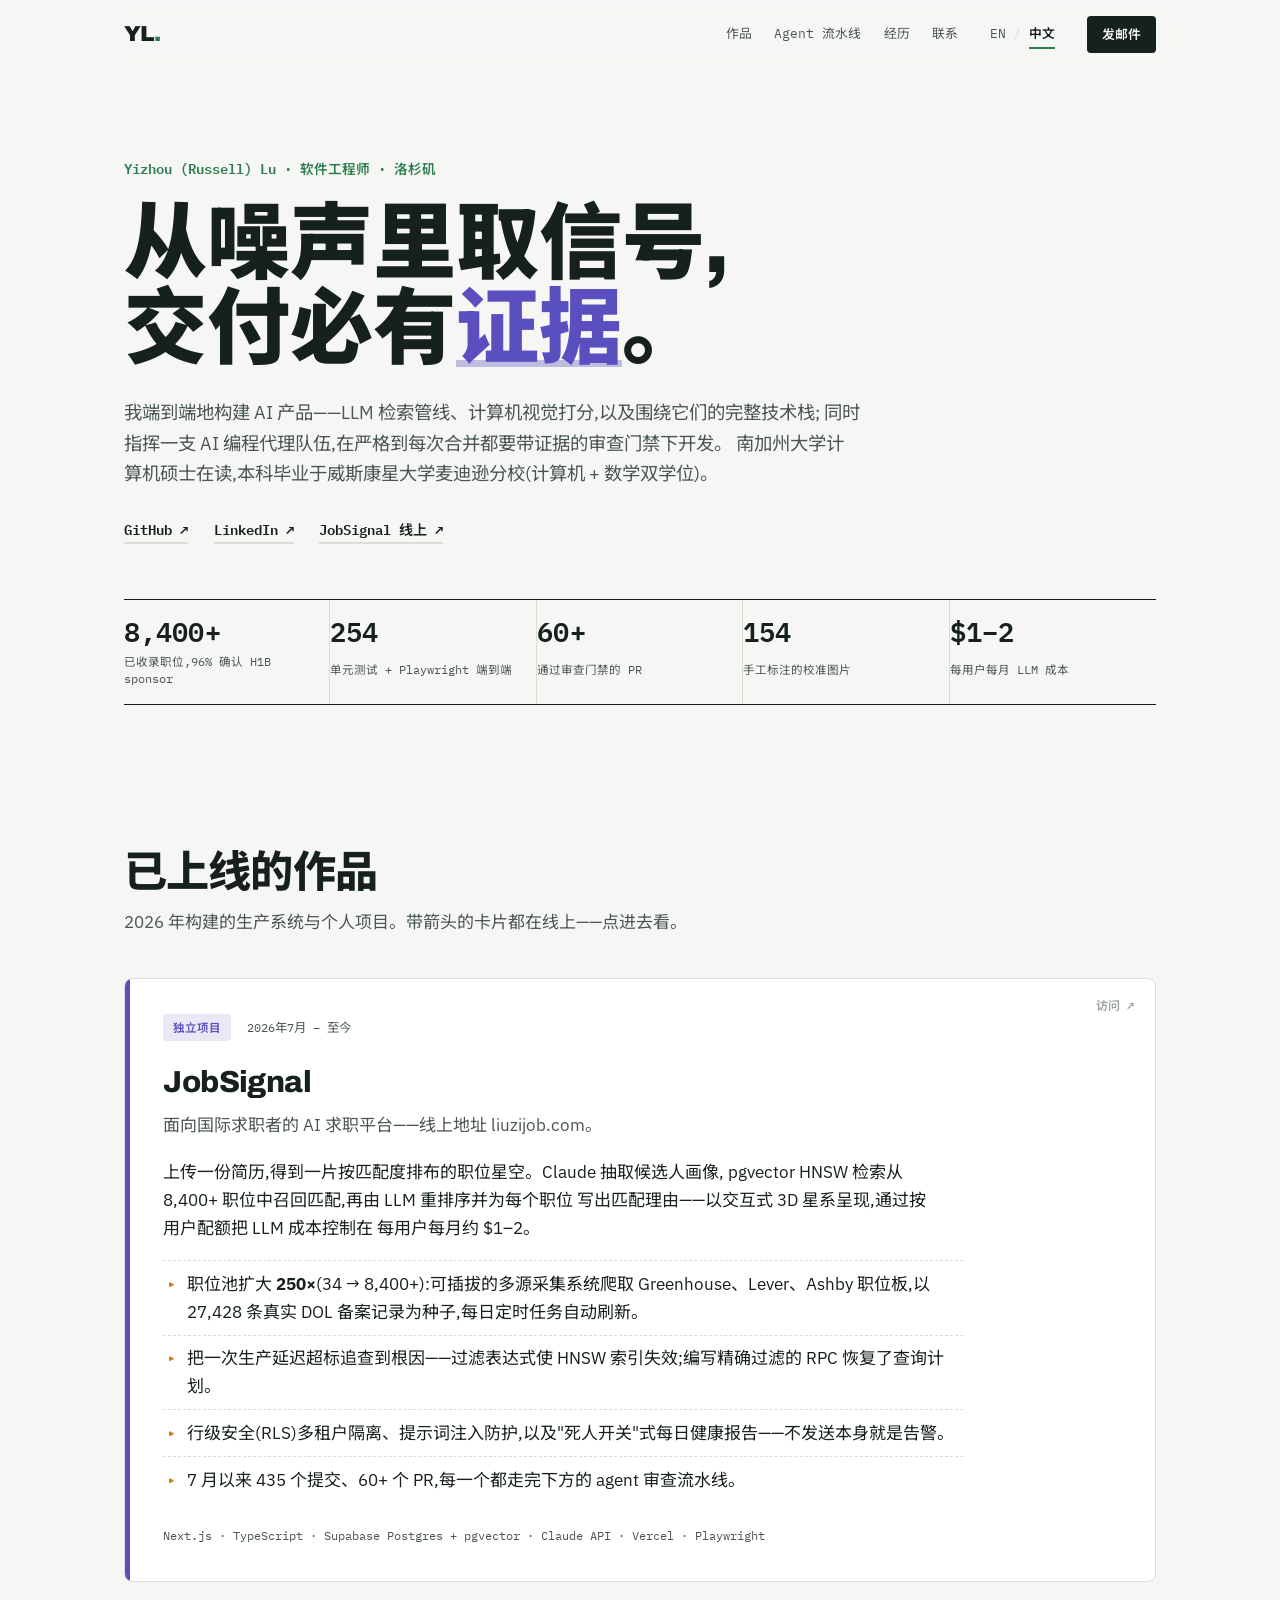
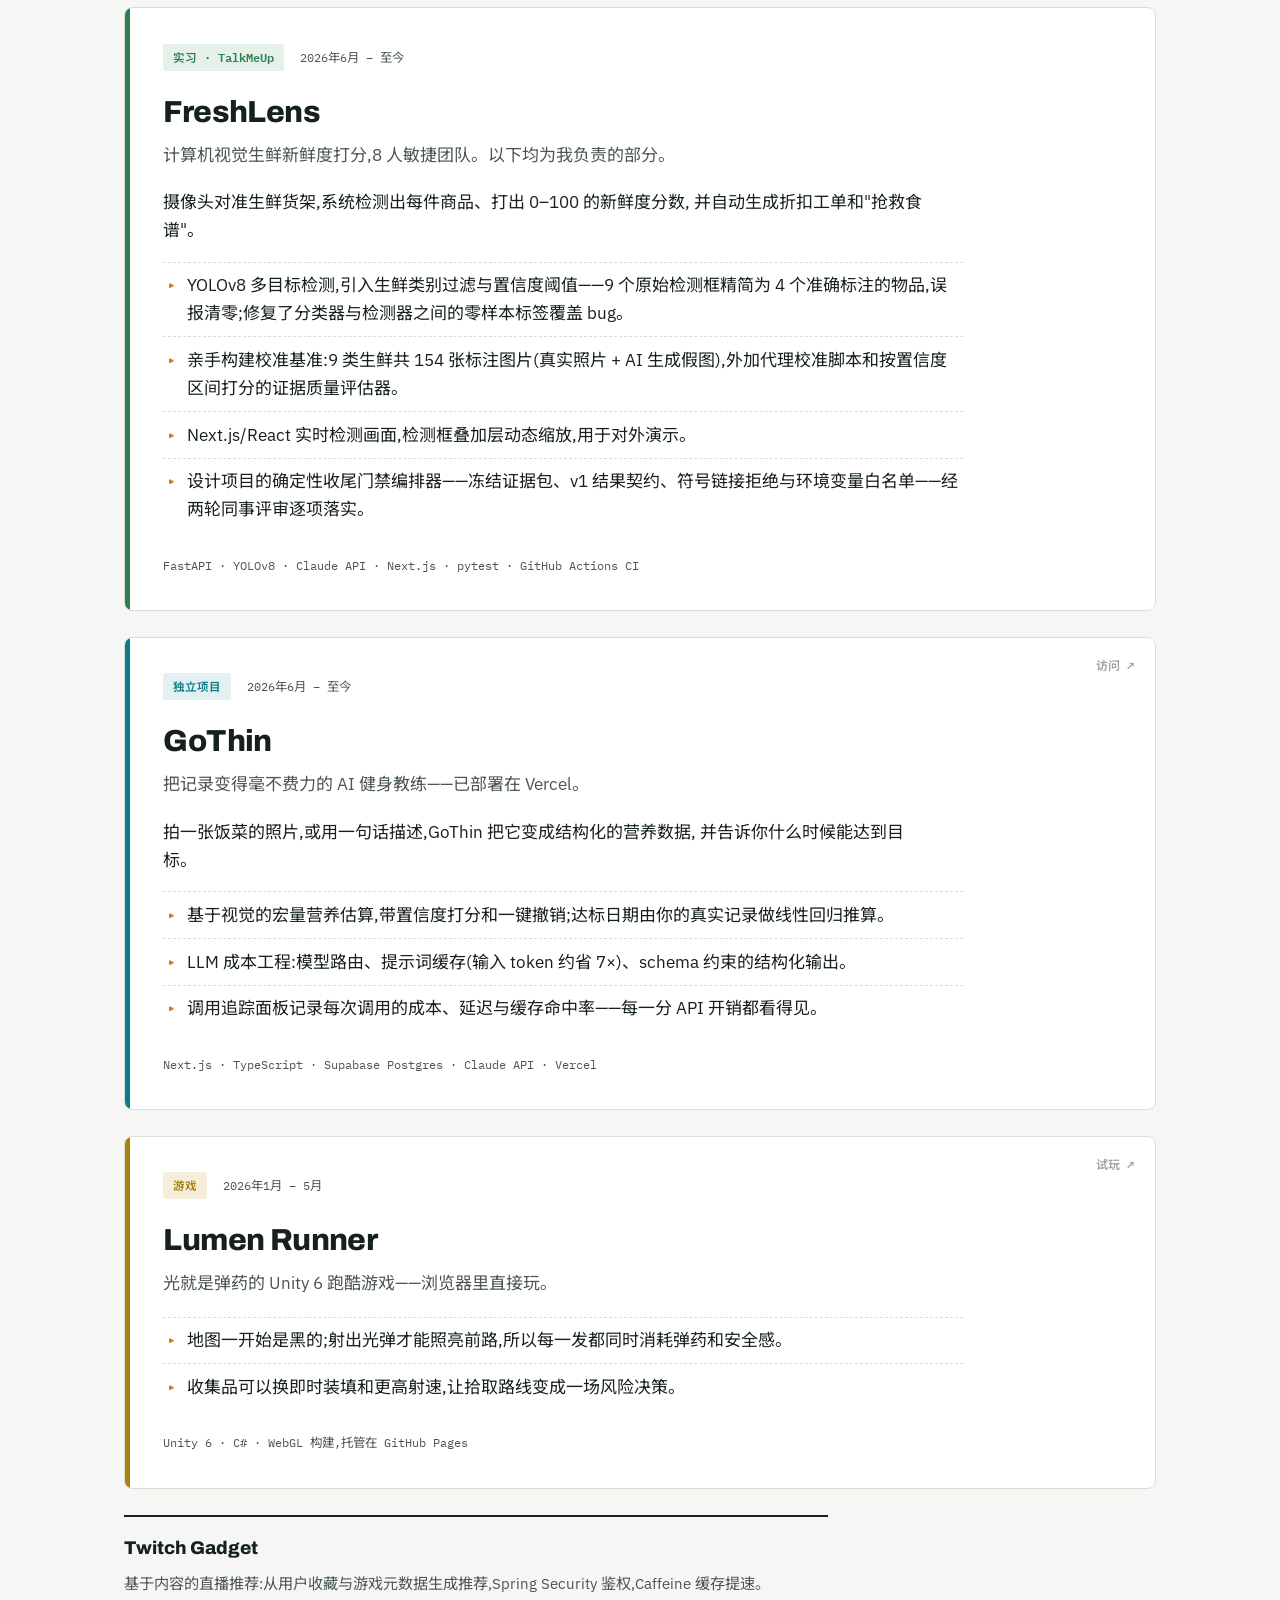
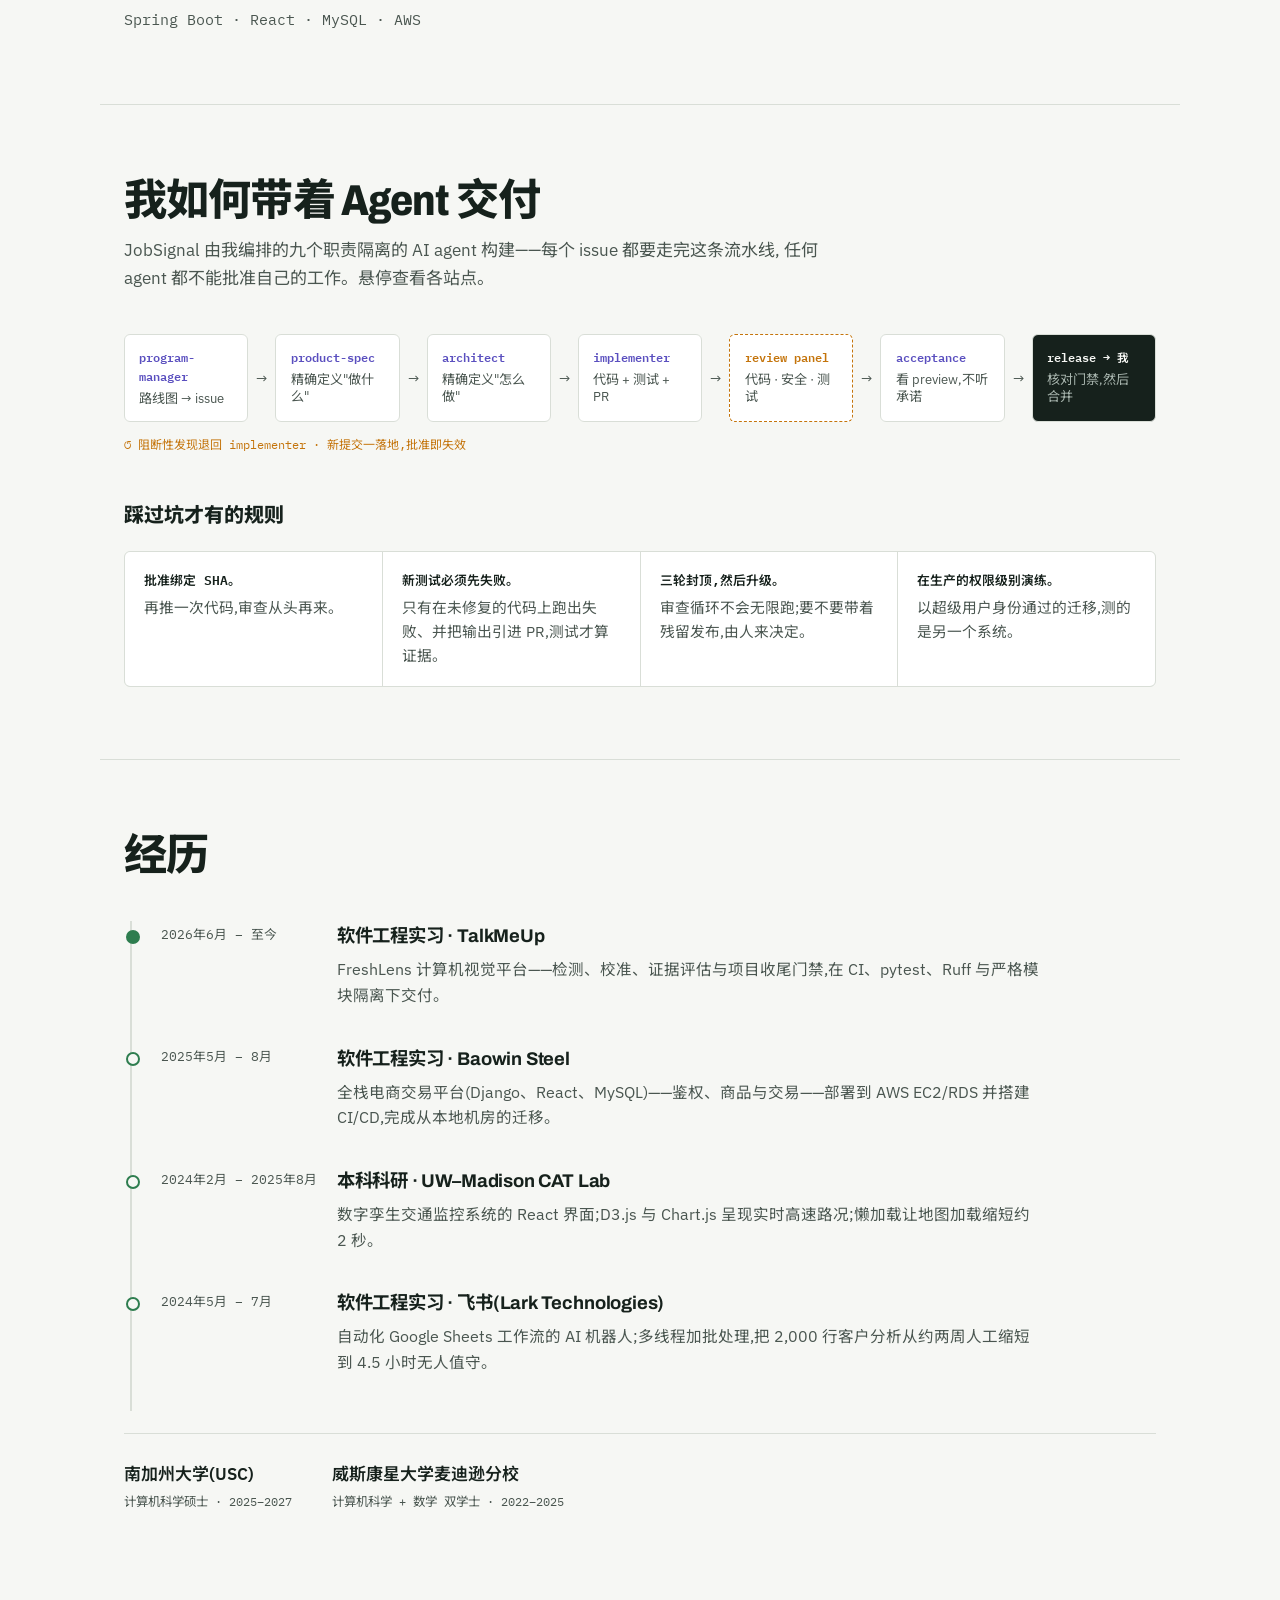
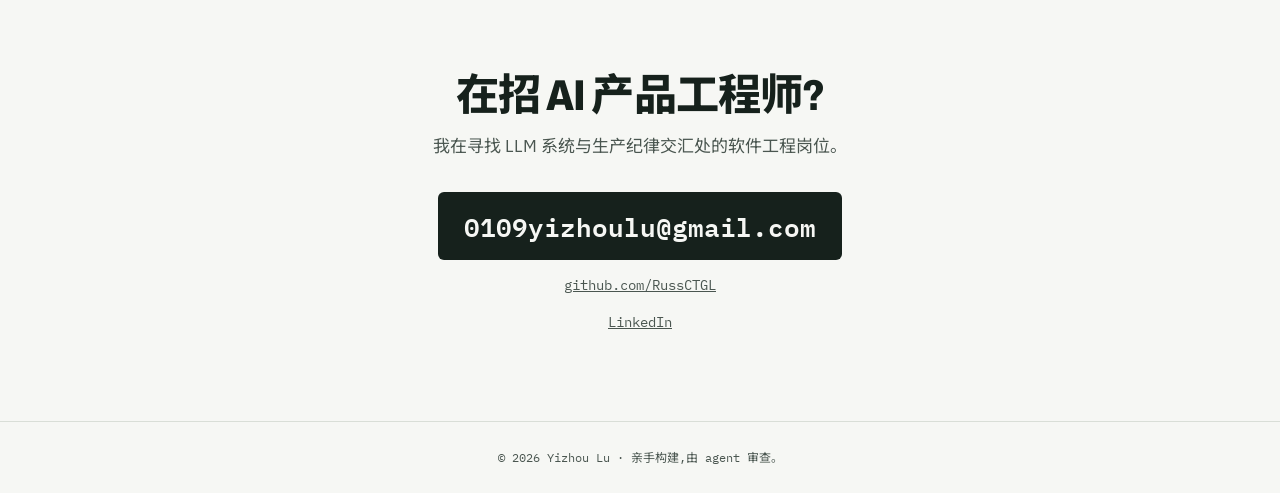
==== zh.html @ 7937ce5d "Add Chinese version (zh.html) with EN/中文 switcher" ====
<!DOCTYPE html>
<html lang="zh-CN">
<head>
  <meta charset="UTF-8">
  <meta name="viewport" content="width=device-width, initial-scale=1.0">
  <title>Yizhou (Russell) Lu — 软件工程师</title>
  <meta name="description" content="Yizhou (Russell) Lu 构建经得起生产考验的 AI 系统——LLM 管线、计算机视觉与全栈产品,交付必有证据。">
  <link rel="alternate" hreflang="en" href="index.html">
  <link rel="alternate" hreflang="zh-CN" href="zh.html">
  <link rel="preconnect" href="https://fonts.googleapis.com">
  <link rel="preconnect" href="https://fonts.gstatic.com" crossorigin>
  <link href="https://fonts.googleapis.com/css2?family=Archivo:wdth,wght@75..100,400..900&family=IBM+Plex+Mono:wght@400;500;600&family=IBM+Plex+Sans:wght@400;500;600&family=Noto+Sans+SC:wght@400;500;700;900&display=swap" rel="stylesheet">
  <link rel="stylesheet" href="styles.css">
  <link rel="icon" href="data:image/svg+xml,<svg xmlns='http://www.w3.org/2000/svg' viewBox='0 0 100 100'><text y='.9em' font-size='90'>▲</text></svg>">
</head>
<body class="zh">

  <header class="site-header">
    <a class="wordmark" href="#top">YL<span class="wordmark-dot">.</span></a>
    <nav class="site-nav" aria-label="主导航">
      <a href="#work">作品</a>
      <a href="#pipeline">Agent&nbsp;流水线</a>
      <a href="#experience">经历</a>
      <a href="#contact">联系</a>
    </nav>
    <nav class="lang-switch" aria-label="语言">
      <a href="index.html" lang="en">EN</a>
      <span class="lang-sep" aria-hidden="true">/</span>
      <a href="zh.html" class="active" aria-current="page">中文</a>
    </nav>
    <a class="header-cta" href="mailto:0109yizhoulu@gmail.com">发邮件</a>
  </header>

  <main id="top">

    <!-- ============ HERO ============ -->
    <section class="hero">
      <p class="hero-eyebrow reveal">Yizhou (Russell) Lu · 软件工程师 · 洛杉矶</p>
      <h1 class="hero-title">
        <span class="reveal d1">从噪声里取信号,</span>
        <span class="reveal d2">交付必有<em>证据</em>。</span>
      </h1>
      <p class="hero-sub reveal d3">
        我端到端地构建 AI 产品——LLM 检索管线、计算机视觉打分,以及围绕它们的完整技术栈;
        同时指挥一支 AI 编程代理队伍,在严格到每次合并都要带证据的审查门禁下开发。
        南加州大学计算机硕士在读,本科毕业于威斯康星大学麦迪逊分校(计算机 + 数学双学位)。
      </p>
      <div class="hero-links reveal d4">
        <a href="https://github.com/RussCTGL" target="_blank" rel="noopener">GitHub ↗</a>
        <a href="http://linkedin.com/in/yizhou-lu-7034b0286" target="_blank" rel="noopener">LinkedIn ↗</a>
        <a href="https://www.liuzijob.com/" target="_blank" rel="noopener">JobSignal 线上 ↗</a>
      </div>

      <div class="ticker reveal d5" aria-label="近期工作的关键数字">
        <div class="ticker-item"><span class="ticker-num" data-count="8400">0</span><span class="ticker-plus">+</span><span class="ticker-label">已收录职位,96% 确认 H1B sponsor</span></div>
        <div class="ticker-item"><span class="ticker-num" data-count="254">0</span><span class="ticker-label">单元测试 + Playwright 端到端</span></div>
        <div class="ticker-item"><span class="ticker-num" data-count="60">0</span><span class="ticker-plus">+</span><span class="ticker-label">通过审查门禁的 PR</span></div>
        <div class="ticker-item"><span class="ticker-num" data-count="154">0</span><span class="ticker-label">手工标注的校准图片</span></div>
        <div class="ticker-item"><span class="ticker-mono">$1–2</span><span class="ticker-label">每用户每月 LLM 成本</span></div>
      </div>
    </section>

    <!-- ============ WORK ============ -->
    <section class="section" id="work">
      <div class="section-head">
        <h2>已上线的作品</h2>
        <p class="section-sub">2026 年构建的生产系统与个人项目。带箭头的卡片都在线上——点进去看。</p>
      </div>

      <!-- JobSignal -->
      <article class="project project--signal project--link">
        <span class="project-visit" aria-hidden="true">访问 ↗</span>
        <div class="project-meta">
          <span class="chip chip--indigo">独立项目</span>
          <span class="project-dates">2026年7月 – 至今</span>
        </div>
        <h3 class="project-title"><a class="stretch" href="https://www.liuzijob.com/" target="_blank" rel="noopener">JobSignal</a></h3>
        <p class="project-tag">面向国际求职者的 AI 求职平台——线上地址 liuzijob.com。</p>
        <div class="project-body">
          <p>
            上传一份简历,得到一片按匹配度排布的职位星空。Claude 抽取候选人画像,
            pgvector HNSW 检索从 8,400+ 职位中召回匹配,再由 LLM 重排序并为每个职位
            写出匹配理由——以交互式 3D 星系呈现,通过按用户配额把 LLM 成本控制在
            每用户每月约 $1–2。
          </p>
          <ul class="project-points">
            <li>职位池扩大 <strong>250×</strong>(34 → 8,400+):可插拔的多源采集系统爬取 Greenhouse、Lever、Ashby 职位板,以 27,428 条真实 DOL 备案记录为种子,每日定时任务自动刷新。</li>
            <li>把一次生产延迟超标追查到根因——过滤表达式使 HNSW 索引失效;编写精确过滤的 RPC 恢复了查询计划。</li>
            <li>行级安全(RLS)多租户隔离、提示词注入防护,以及"死人开关"式每日健康报告——不发送本身就是告警。</li>
            <li>7 月以来 435 个提交、60+ 个 PR,每一个都走完下方的 agent 审查流水线。</li>
          </ul>
        </div>
        <p class="project-stack">Next.js · TypeScript · Supabase Postgres + pgvector · Claude API · Vercel · Playwright</p>
      </article>

      <!-- FreshLens -->
      <article class="project project--fresh">
        <div class="project-meta">
          <span class="chip chip--green">实习 · TalkMeUp</span>
          <span class="project-dates">2026年6月 – 至今</span>
        </div>
        <h3 class="project-title">FreshLens</h3>
        <p class="project-tag">计算机视觉生鲜新鲜度打分,8 人敏捷团队。以下均为我负责的部分。</p>
        <div class="project-body">
          <p>
            摄像头对准生鲜货架,系统检测出每件商品、打出 0–100 的新鲜度分数,
            并自动生成折扣工单和"抢救食谱"。
          </p>
          <ul class="project-points">
            <li>YOLOv8 多目标检测,引入生鲜类别过滤与置信度阈值——9 个原始检测框精简为 4 个准确标注的物品,误报清零;修复了分类器与检测器之间的零样本标签覆盖 bug。</li>
            <li>亲手构建校准基准:9 类生鲜共 154 张标注图片(真实照片 + AI 生成假图),外加代理校准脚本和按置信度区间打分的证据质量评估器。</li>
            <li>Next.js/React 实时检测画面,检测框叠加层动态缩放,用于对外演示。</li>
            <li>设计项目的确定性收尾门禁编排器——冻结证据包、v1 结果契约、符号链接拒绝与环境变量白名单——经两轮同事评审逐项落实。</li>
          </ul>
        </div>
        <p class="project-stack">FastAPI · YOLOv8 · Claude API · Next.js · pytest · GitHub Actions CI</p>
      </article>

      <!-- GoThin -->
      <article class="project project--gothin project--link">
        <span class="project-visit" aria-hidden="true">访问 ↗</span>
        <div class="project-meta">
          <span class="chip chip--teal">独立项目</span>
          <span class="project-dates">2026年6月 – 至今</span>
        </div>
        <h3 class="project-title"><a class="stretch" href="https://go-thin.vercel.app/" target="_blank" rel="noopener">GoThin</a></h3>
        <p class="project-tag">把记录变得毫不费力的 AI 健身教练——已部署在 Vercel。</p>
        <div class="project-body">
          <p>
            拍一张饭菜的照片,或用一句话描述,GoThin 把它变成结构化的营养数据,
            并告诉你什么时候能达到目标。
          </p>
          <ul class="project-points">
            <li>基于视觉的宏量营养估算,带置信度打分和一键撤销;达标日期由你的真实记录做线性回归推算。</li>
            <li>LLM 成本工程:模型路由、提示词缓存(输入 token 约省 7×)、schema 约束的结构化输出。</li>
            <li>调用追踪面板记录每次调用的成本、延迟与缓存命中率——每一分 API 开销都看得见。</li>
          </ul>
        </div>
        <p class="project-stack">Next.js · TypeScript · Supabase Postgres · Claude API · Vercel</p>
      </article>

      <!-- Lumen Runner -->
      <article class="project project--lumen project--link">
        <span class="project-visit" aria-hidden="true">试玩 ↗</span>
        <div class="project-meta">
          <span class="chip chip--gold">游戏</span>
          <span class="project-dates">2026年1月 – 5月</span>
        </div>
        <h3 class="project-title"><a class="stretch" href="https://russctgl.github.io/gold-final-build/" target="_blank" rel="noopener">Lumen Runner</a></h3>
        <p class="project-tag">光就是弹药的 Unity 6 跑酷游戏——浏览器里直接玩。</p>
        <div class="project-body">
          <ul class="project-points">
            <li>地图一开始是黑的;射出光弹才能照亮前路,所以每一发都同时消耗弹药和安全感。</li>
            <li>收集品可以换即时装填和更高射速,让拾取路线变成一场风险决策。</li>
          </ul>
        </div>
        <p class="project-stack">Unity 6 · C# · WebGL 构建,托管在 GitHub Pages</p>
      </article>

      <!-- Compact row -->
      <div class="project-row">
        <article class="mini-project">
          <h4>Twitch Gadget</h4>
          <p>基于内容的直播推荐:从用户收藏与游戏元数据生成推荐,Spring Security 鉴权,Caffeine 缓存提速。</p>
          <p class="mini-stack">Spring Boot · React · MySQL · AWS</p>
        </article>
      </div>
    </section>

    <!-- ============ PIPELINE ============ -->
    <section class="section section--pipeline" id="pipeline">
      <div class="section-head">
        <h2>我如何带着 Agent 交付</h2>
        <p class="section-sub">
          JobSignal 由我编排的九个职责隔离的 AI agent 构建——每个 issue 都要走完这条流水线,
          任何 agent 都不能批准自己的工作。悬停查看各站点。
        </p>
      </div>

      <div class="pipeline" role="list">
        <div class="pipe-node" role="listitem" tabindex="0">
          <span class="pipe-role">program-manager</span>
          <span class="pipe-job">路线图 → issue</span>
          <div class="pipe-card">把路线图拆成 milestone、epic 和可直接实现的 issue。从不写代码。</div>
        </div>
        <div class="pipe-arrow" aria-hidden="true">→</div>
        <div class="pipe-node" role="listitem" tabindex="0">
          <span class="pipe-role">product-spec</span>
          <span class="pipe-job">精确定义"做什么"</span>
          <div class="pipe-card">把产品目标翻译成精确的用户行为和验收标准,写进 issue。</div>
        </div>
        <div class="pipe-arrow" aria-hidden="true">→</div>
        <div class="pipe-node" role="listitem" tabindex="0">
          <span class="pipe-role">architect</span>
          <span class="pipe-job">精确定义"怎么做"</span>
          <div class="pipe-card">技术方案、schema 与接口契约、ADR。多轮讨论的设计必须收束成一份"设计定稿"文档。</div>
        </div>
        <div class="pipe-arrow" aria-hidden="true">→</div>
        <div class="pipe-node" role="listitem" tabindex="0">
          <span class="pipe-role">implementer</span>
          <span class="pipe-job">代码 + 测试 + PR</span>
          <div class="pipe-card">严格按批准范围实现。从不批准、合并或关闭自己的工作——也从不碰托管数据库。</div>
        </div>
        <div class="pipe-arrow" aria-hidden="true">→</div>
        <div class="pipe-node pipe-node--review" role="listitem" tabindex="0">
          <span class="pipe-role">review panel</span>
          <span class="pipe-job">代码 · 安全 · 测试</span>
          <div class="pipe-card">每个代码 PR 都要过独立逐行审查;触及认证或同意边界时加做对抗性安全审查;测试工程师从不轻信实现者的自述。阻断性发现退回重做——批准绑定 SHA,三轮封顶后升级决策。</div>
        </div>
        <div class="pipe-arrow" aria-hidden="true">→</div>
        <div class="pipe-node" role="listitem" tabindex="0">
          <span class="pipe-role">acceptance</span>
          <span class="pipe-job">看 preview,不听承诺</span>
          <div class="pipe-card">对着部署好的 preview 跑 demo 脚本。"后端能跑"不算验收。</div>
        </div>
        <div class="pipe-arrow" aria-hidden="true">→</div>
        <div class="pipe-node pipe-node--human" role="listitem" tabindex="0">
          <span class="pipe-role">release → 我</span>
          <span class="pipe-job">核对门禁,然后合并</span>
          <div class="pipe-card">release manager 核对审批、CI、迁移安全与回滚可用性;合并这一步永远由我来做。Agent 对生产环境零访问——只读也不行。</div>
        </div>
      </div>
      <p class="pipe-loop-note" aria-hidden="true">↺ 阻断性发现退回 implementer · 新提交一落地,批准即失效</p>

      <div class="rules">
        <h3 class="rules-title">踩过坑才有的规则</h3>
        <div class="rules-grid">
          <div class="rule"><span class="rule-k">批准绑定 SHA。</span>再推一次代码,审查从头再来。</div>
          <div class="rule"><span class="rule-k">新测试必须先失败。</span>只有在未修复的代码上跑出失败、并把输出引进 PR,测试才算证据。</div>
          <div class="rule"><span class="rule-k">三轮封顶,然后升级。</span>审查循环不会无限跑;要不要带着残留发布,由人来决定。</div>
          <div class="rule"><span class="rule-k">在生产的权限级别演练。</span>以超级用户身份通过的迁移,测的是另一个系统。</div>
        </div>
      </div>
    </section>

    <!-- ============ EXPERIENCE ============ -->
    <section class="section" id="experience">
      <div class="section-head">
        <h2>经历</h2>
      </div>
      <ol class="timeline">
        <li class="tl-item">
          <div class="tl-when">2026年6月 – 至今</div>
          <div class="tl-what">
            <h3>软件工程实习 · TalkMeUp</h3>
            <p>FreshLens 计算机视觉平台——检测、校准、证据评估与项目收尾门禁,在 CI、pytest、Ruff 与严格模块隔离下交付。</p>
          </div>
        </li>
        <li class="tl-item">
          <div class="tl-when">2025年5月 – 8月</div>
          <div class="tl-what">
            <h3>软件工程实习 · Baowin Steel</h3>
            <p>全栈电商交易平台(Django、React、MySQL)——鉴权、商品与交易——部署到 AWS EC2/RDS 并搭建 CI/CD,完成从本地机房的迁移。</p>
          </div>
        </li>
        <li class="tl-item">
          <div class="tl-when">2024年2月 – 2025年8月</div>
          <div class="tl-what">
            <h3>本科科研 · UW–Madison CAT Lab</h3>
            <p>数字孪生交通监控系统的 React 界面;D3.js 与 Chart.js 呈现实时高速路况;懒加载让地图加载缩短约 2 秒。</p>
          </div>
        </li>
        <li class="tl-item">
          <div class="tl-when">2024年5月 – 7月</div>
          <div class="tl-what">
            <h3>软件工程实习 · 飞书(Lark Technologies)</h3>
            <p>自动化 Google Sheets 工作流的 AI 机器人;多线程加批处理,把 2,000 行客户分析从约两周人工缩短到 4.5 小时无人值守。</p>
          </div>
        </li>
      </ol>

      <div class="edu">
        <div class="edu-item">
          <span class="edu-school">南加州大学(USC)</span>
          <span class="edu-degree">计算机科学硕士 · 2025–2027</span>
        </div>
        <div class="edu-item">
          <span class="edu-school">威斯康星大学麦迪逊分校</span>
          <span class="edu-degree">计算机科学 + 数学 双学士 · 2022–2025</span>
        </div>
      </div>
    </section>

    <!-- ============ CONTACT ============ -->
    <section class="section section--contact" id="contact">
      <h2 class="contact-title">在招 AI 产品工程师?</h2>
      <p class="contact-sub">我在寻找 LLM 系统与生产纪律交汇处的软件工程岗位。</p>
      <div class="contact-links">
        <a class="contact-primary" href="mailto:0109yizhoulu@gmail.com">0109yizhoulu@gmail.com</a>
        <a href="https://github.com/RussCTGL" target="_blank" rel="noopener">github.com/RussCTGL</a>
        <a href="http://linkedin.com/in/yizhou-lu-7034b0286" target="_blank" rel="noopener">LinkedIn</a>
      </div>
    </section>

  </main>

  <footer class="site-footer">
    <p>© 2026 Yizhou Lu · 亲手构建,由 agent 审查。</p>
  </footer>

  <script src="main.js"></script>
</body>
</html>
---- styles.css ----
/* ============================================================
   Yizhou Lu — personal site
   Palette
     paper    #F6F7F4   cool near-white ground
     ink      #16211C   green-black text
     fresh    #2E7D4F   FreshLens green (CV / internship)
     orbit    #5A4FBF   JobSignal indigo (LLM / solo work)
     amber    #C4740B   instrument warning accent (used sparingly)
     line     #D9DED7   rules and borders
   Type
     display  Archivo (condensed-ish widths, heavy weights)
     body     IBM Plex Sans
     utility  IBM Plex Mono (numbers, labels, roles)
   ============================================================ */

:root {
  --paper: #F6F7F4;
  --paper-raise: #FFFFFF;
  --ink: #16211C;
  --ink-soft: #4A5650;
  --fresh: #2E7D4F;
  --fresh-tint: #E5F0E9;
  --orbit: #5A4FBF;
  --orbit-tint: #EAE8F7;
  --amber: #C4740B;
  --teal: #0E7C86;
  --teal-tint: #E2F0F1;
  --gold: #A8820A;
  --gold-tint: #F5EEDA;
  --line: #D9DED7;
  --display: "Archivo", sans-serif;
  --body: "IBM Plex Sans", sans-serif;
  --mono: "IBM Plex Mono", monospace;
  --maxw: 1080px;
}

* { margin: 0; padding: 0; box-sizing: border-box; }

html { scroll-behavior: smooth; }

body {
  background: var(--paper);
  color: var(--ink);
  font-family: var(--body);
  font-size: 1.0625rem;
  line-height: 1.65;
  -webkit-font-smoothing: antialiased;
}

::selection { background: var(--orbit); color: #fff; }

a { color: inherit; }

:focus-visible {
  outline: 2px solid var(--orbit);
  outline-offset: 3px;
  border-radius: 2px;
}

/* ---------- header ---------- */

.site-header {
  position: sticky;
  top: 0;
  z-index: 50;
  display: flex;
  align-items: center;
  gap: 2rem;
  max-width: var(--maxw);
  margin: 0 auto;
  padding: 1rem 1.5rem;
  background: color-mix(in srgb, var(--paper) 88%, transparent);
  backdrop-filter: blur(8px);
}

.wordmark {
  font-family: var(--display);
  font-weight: 900;
  font-size: 1.35rem;
  letter-spacing: -0.03em;
  text-decoration: none;
}
.wordmark-dot { color: var(--fresh); }

.site-nav {
  display: flex;
  gap: 1.4rem;
  margin-left: auto;
}
.site-nav a {
  font-family: var(--mono);
  font-size: 0.8rem;
  text-decoration: none;
  color: var(--ink-soft);
  padding: 0.2rem 0;
  border-bottom: 2px solid transparent;
  transition: color 0.15s, border-color 0.15s;
}
.site-nav a:hover { color: var(--ink); border-color: var(--fresh); }

.lang-switch {
  display: flex;
  align-items: center;
  gap: 0.45rem;
  font-family: var(--mono);
  font-size: 0.8rem;
}
.lang-switch a {
  text-decoration: none;
  color: var(--ink-soft);
  padding: 0.15rem 0;
  border-bottom: 2px solid transparent;
}
.lang-switch a:hover { color: var(--ink); }
.lang-switch a.active {
  color: var(--ink);
  font-weight: 600;
  border-bottom-color: var(--fresh);
}
.lang-switch .lang-sep { color: var(--line); }

/* Chinese page: CJK fallbacks slot in behind the latin faces */
body.zh {
  --display: "Archivo", "Noto Sans SC", sans-serif;
  --body: "IBM Plex Sans", "Noto Sans SC", sans-serif;
  --mono: "IBM Plex Mono", "Noto Sans SC", monospace;
  font-family: var(--body);
}
body.zh .hero-title { letter-spacing: 0; }

.header-cta {
  font-family: var(--mono);
  font-size: 0.8rem;
  font-weight: 600;
  text-decoration: none;
  color: var(--paper);
  background: var(--ink);
  padding: 0.5rem 0.95rem;
  border-radius: 4px;
  transition: background 0.15s;
}
.header-cta:hover { background: var(--orbit); }

/* ---------- hero ---------- */

.hero {
  max-width: var(--maxw);
  margin: 0 auto;
  padding: 5.5rem 1.5rem 4.5rem;
}

.hero-eyebrow {
  font-family: var(--mono);
  font-size: 0.85rem;
  color: var(--fresh);
  font-weight: 600;
  margin-bottom: 1.4rem;
}

.hero-title {
  font-family: var(--display);
  font-weight: 900;
  font-stretch: 82%;
  font-size: clamp(2.6rem, 7.2vw, 5.2rem);
  line-height: 1.02;
  letter-spacing: -0.025em;
  text-wrap: balance;
}
.hero-title span { display: block; }
.hero-title em {
  font-style: normal;
  color: var(--orbit);
  position: relative;
}
.hero-title em::after {
  content: "";
  position: absolute;
  left: 0; right: 0; bottom: 0.08em;
  height: 0.09em;
  background: var(--orbit);
  opacity: 0.35;
}

.hero-sub {
  max-width: 46rem;
  margin-top: 1.6rem;
  font-size: 1.15rem;
  color: var(--ink-soft);
}

.hero-links {
  display: flex;
  flex-wrap: wrap;
  gap: 1.6rem;
  margin-top: 1.8rem;
}
.hero-links a {
  font-family: var(--mono);
  font-size: 0.88rem;
  font-weight: 600;
  text-decoration: none;
  border-bottom: 2px solid var(--line);
  padding-bottom: 2px;
  transition: border-color 0.15s;
}
.hero-links a:hover { border-color: var(--fresh); }

/* ticker — instrument readout strip */

.ticker {
  display: grid;
  grid-template-columns: repeat(auto-fit, minmax(160px, 1fr));
  border-top: 1px solid var(--ink);
  border-bottom: 1px solid var(--ink);
  margin-top: 3.4rem;
}
.ticker-item {
  padding: 1.1rem 1.2rem 1.1rem 0;
  border-right: 1px solid var(--line);
  display: flex;
  flex-direction: column;
}
.ticker-item:last-child { border-right: none; }
.ticker-num, .ticker-mono {
  font-family: var(--mono);
  font-weight: 600;
  font-size: 1.7rem;
  line-height: 1.1;
  font-variant-numeric: tabular-nums;
}
.ticker-plus {
  font-family: var(--mono);
  font-weight: 600;
  font-size: 1.7rem;
  line-height: 1.1;
  display: inline;
}
.ticker-item { flex-direction: row; flex-wrap: wrap; align-items: baseline; column-gap: 0.05em; }
.ticker-label {
  flex-basis: 100%;
  font-family: var(--mono);
  font-size: 0.72rem;
  color: var(--ink-soft);
  margin-top: 0.45rem;
  line-height: 1.4;
}

/* ---------- sections ---------- */

.section {
  max-width: var(--maxw);
  margin: 0 auto;
  padding: 4.5rem 1.5rem;
}

.section-head { margin-bottom: 2.6rem; }

.section-head h2, .contact-title {
  font-family: var(--display);
  font-weight: 800;
  font-stretch: 85%;
  font-size: clamp(1.9rem, 4vw, 2.7rem);
  letter-spacing: -0.02em;
  line-height: 1.1;
}

.section-sub {
  margin-top: 0.7rem;
  color: var(--ink-soft);
  max-width: 44rem;
}

/* ---------- projects ---------- */

.project {
  background: var(--paper-raise);
  border: 1px solid var(--line);
  border-radius: 8px;
  padding: 2.2rem 2.4rem;
  margin-bottom: 1.6rem;
  position: relative;
  overflow: hidden;
}
.project::before {
  content: "";
  position: absolute;
  left: 0; top: 0; bottom: 0;
  width: 5px;
}
.project--signal::before { background: var(--orbit); }
.project--fresh::before { background: var(--fresh); }
.project--gothin::before { background: var(--teal); }
.project--lumen::before { background: var(--gold); }

/* whole-card click target: the title anchor stretches over the card */
.project--link .project-title a.stretch::after {
  content: "";
  position: absolute;
  inset: 0;
  z-index: 1;
}
.project--link {
  transition: border-color 0.15s, transform 0.15s, box-shadow 0.15s;
}
.project--link:hover {
  border-color: var(--ink);
  transform: translateY(-2px);
  box-shadow: 0 8px 24px rgba(22, 33, 28, 0.08);
}
.project-visit {
  position: absolute;
  top: 1.1rem;
  right: 1.3rem;
  font-family: var(--mono);
  font-size: 0.75rem;
  font-weight: 600;
  color: var(--ink-soft);
  opacity: 0.55;
  transition: opacity 0.15s, color 0.15s;
}
.project--link:hover .project-visit { opacity: 1; color: var(--ink); }

.project-meta {
  display: flex;
  align-items: center;
  gap: 1rem;
  margin-bottom: 1rem;
}
.chip {
  font-family: var(--mono);
  font-size: 0.72rem;
  font-weight: 600;
  padding: 0.25rem 0.6rem;
  border-radius: 3px;
}
.chip--indigo { background: var(--orbit-tint); color: var(--orbit); }
.chip--green { background: var(--fresh-tint); color: var(--fresh); }
.chip--teal { background: var(--teal-tint); color: var(--teal); }
.chip--gold { background: var(--gold-tint); color: var(--gold); }
.project-dates {
  font-family: var(--mono);
  font-size: 0.78rem;
  color: var(--ink-soft);
}

.project-title {
  font-family: var(--display);
  font-weight: 800;
  font-size: 1.9rem;
  letter-spacing: -0.02em;
}
.project-title a { text-decoration: none; }
.project-title a:hover { color: var(--orbit); }

.project-tag {
  color: var(--ink-soft);
  margin-top: 0.25rem;
  margin-bottom: 1.2rem;
}

.project-body p { max-width: 48rem; }

.project-points {
  margin: 1.1rem 0 0 0;
  padding: 0;
  list-style: none;
  max-width: 50rem;
}
.project-points li {
  padding: 0.55rem 0 0.55rem 1.5rem;
  position: relative;
  border-top: 1px dashed var(--line);
}
.project-points li::before {
  content: "▸";
  position: absolute;
  left: 0.2rem;
  color: var(--amber);
}

.project-stack {
  margin-top: 1.4rem;
  font-family: var(--mono);
  font-size: 0.78rem;
  color: var(--ink-soft);
}

.project-row {
  display: grid;
  grid-template-columns: repeat(auto-fit, minmax(250px, 1fr));
  gap: 1.6rem;
  margin-top: 0.4rem;
}
.mini-project {
  border-top: 2px solid var(--ink);
  padding-top: 1rem;
  max-width: 44rem;
}
.mini-project h4 {
  font-family: var(--display);
  font-weight: 800;
  font-size: 1.15rem;
  margin-bottom: 0.5rem;
}
.mini-project h4 a { text-decoration: none; }
.mini-project h4 a:hover { color: var(--orbit); }
.mini-project p { font-size: 0.95rem; color: var(--ink-soft); }
.mini-stack {
  margin-top: 0.7rem;
  font-family: var(--mono);
  font-size: 0.72rem;
}

/* ---------- pipeline (signature) ---------- */

.section--pipeline {
  border-top: 1px solid var(--line);
  border-bottom: 1px solid var(--line);
}

.pipeline {
  display: flex;
  flex-wrap: wrap;
  align-items: stretch;
  gap: 0.5rem;
  margin-bottom: 0.8rem;
}

.pipe-node {
  position: relative;
  flex: 1 1 120px;
  min-width: 118px;
  background: var(--paper-raise);
  border: 1px solid var(--line);
  border-radius: 6px;
  padding: 0.85rem 0.9rem;
  cursor: default;
  transition: border-color 0.15s, transform 0.15s, box-shadow 0.15s;
  opacity: 0;
  transform: translateY(10px);
}
.pipeline.lit .pipe-node {
  animation: node-in 0.4s ease forwards;
}
.pipeline.lit .pipe-node:nth-child(1)  { animation-delay: 0.00s; }
.pipeline.lit .pipe-node:nth-child(3)  { animation-delay: 0.12s; }
.pipeline.lit .pipe-node:nth-child(5)  { animation-delay: 0.24s; }
.pipeline.lit .pipe-node:nth-child(7)  { animation-delay: 0.36s; }
.pipeline.lit .pipe-node:nth-child(9)  { animation-delay: 0.48s; }
.pipeline.lit .pipe-node:nth-child(11) { animation-delay: 0.60s; }
.pipeline.lit .pipe-node:nth-child(13) { animation-delay: 0.72s; }

@keyframes node-in {
  to { opacity: 1; transform: translateY(0); }
}

.pipe-node:hover, .pipe-node:focus-visible {
  border-color: var(--orbit);
  transform: translateY(-2px);
  box-shadow: 0 6px 18px rgba(90, 79, 191, 0.12);
}
.pipe-node--review { border-style: dashed; border-color: var(--amber); }
.pipe-node--human { background: var(--ink); }
.pipe-node--human .pipe-role { color: var(--paper); }
.pipe-node--human .pipe-job { color: #A8B5AE; }

.pipe-role {
  display: block;
  font-family: var(--mono);
  font-size: 0.72rem;
  font-weight: 600;
  color: var(--orbit);
}
.pipe-node--review .pipe-role { color: var(--amber); }
.pipe-job {
  display: block;
  font-size: 0.82rem;
  color: var(--ink-soft);
  margin-top: 0.2rem;
  line-height: 1.35;
}

.pipe-arrow {
  align-self: center;
  color: var(--ink-soft);
  font-size: 0.9rem;
  opacity: 0;
}
.pipeline.lit .pipe-arrow { animation: node-in 0.3s ease forwards; }
.pipeline.lit .pipe-arrow:nth-child(2)  { animation-delay: 0.08s; }
.pipeline.lit .pipe-arrow:nth-child(4)  { animation-delay: 0.20s; }
.pipeline.lit .pipe-arrow:nth-child(6)  { animation-delay: 0.32s; }
.pipeline.lit .pipe-arrow:nth-child(8)  { animation-delay: 0.44s; }
.pipeline.lit .pipe-arrow:nth-child(10) { animation-delay: 0.56s; }
.pipeline.lit .pipe-arrow:nth-child(12) { animation-delay: 0.68s; }

/* hover card */
.pipe-card {
  position: absolute;
  left: 50%;
  bottom: calc(100% + 10px);
  transform: translateX(-50%) translateY(4px);
  width: 250px;
  background: var(--ink);
  color: var(--paper);
  font-size: 0.82rem;
  line-height: 1.5;
  padding: 0.85rem 1rem;
  border-radius: 6px;
  opacity: 0;
  pointer-events: none;
  transition: opacity 0.15s, transform 0.15s;
  z-index: 20;
}
.pipe-card::after {
  content: "";
  position: absolute;
  top: 100%;
  left: 50%;
  transform: translateX(-50%);
  border: 6px solid transparent;
  border-top-color: var(--ink);
}
.pipe-node:hover .pipe-card,
.pipe-node:focus-visible .pipe-card {
  opacity: 1;
  transform: translateX(-50%) translateY(0);
}

.pipe-loop-note {
  font-family: var(--mono);
  font-size: 0.75rem;
  color: var(--amber);
  margin-bottom: 2.8rem;
}

/* rules */

.rules-title {
  font-family: var(--display);
  font-weight: 800;
  font-size: 1.25rem;
  margin-bottom: 1.2rem;
}
.rules-grid {
  display: grid;
  grid-template-columns: repeat(auto-fit, minmax(230px, 1fr));
  gap: 1px;
  background: var(--line);
  border: 1px solid var(--line);
  border-radius: 6px;
  overflow: hidden;
}
.rule {
  background: var(--paper-raise);
  padding: 1.1rem 1.2rem;
  font-size: 0.92rem;
  color: var(--ink-soft);
}
.rule-k {
  display: block;
  font-family: var(--mono);
  font-size: 0.8rem;
  font-weight: 600;
  color: var(--ink);
  margin-bottom: 0.3rem;
}

/* ---------- timeline ---------- */

.timeline {
  list-style: none;
  border-left: 2px solid var(--line);
  padding-left: 0;
  margin-left: 0.4rem;
}
.tl-item {
  display: grid;
  grid-template-columns: 150px 1fr;
  gap: 1.6rem;
  padding: 0 0 2.2rem 1.8rem;
  position: relative;
}
.tl-item::before {
  content: "";
  position: absolute;
  left: -6px;
  top: 0.5em;
  width: 10px;
  height: 10px;
  border-radius: 50%;
  background: var(--paper);
  border: 2px solid var(--fresh);
}
.tl-item:first-child::before { background: var(--fresh); }
.tl-when {
  font-family: var(--mono);
  font-size: 0.8rem;
  color: var(--ink-soft);
  padding-top: 0.2em;
  white-space: nowrap;
}
.tl-what h3 {
  font-family: var(--display);
  font-weight: 700;
  font-size: 1.15rem;
  letter-spacing: -0.01em;
}
.tl-what p {
  margin-top: 0.35rem;
  color: var(--ink-soft);
  font-size: 0.97rem;
  max-width: 44rem;
}

.edu {
  display: flex;
  flex-wrap: wrap;
  gap: 2.5rem;
  margin-top: 1.4rem;
  padding-top: 1.6rem;
  border-top: 1px solid var(--line);
}
.edu-item { display: flex; flex-direction: column; }
.edu-school { font-weight: 600; }
.edu-degree {
  font-family: var(--mono);
  font-size: 0.78rem;
  color: var(--ink-soft);
  margin-top: 0.2rem;
}

/* ---------- contact ---------- */

.section--contact {
  text-align: center;
  padding-top: 5.5rem;
  padding-bottom: 5.5rem;
}
.contact-sub {
  color: var(--ink-soft);
  margin-top: 0.8rem;
}
.contact-links {
  display: flex;
  flex-direction: column;
  align-items: center;
  gap: 0.9rem;
  margin-top: 2rem;
}
.contact-primary {
  font-family: var(--mono);
  font-weight: 600;
  font-size: clamp(1.1rem, 3vw, 1.6rem);
  text-decoration: none;
  color: var(--paper);
  background: var(--ink);
  padding: 0.8rem 1.6rem;
  border-radius: 6px;
  transition: background 0.15s;
}
.contact-primary:hover { background: var(--orbit); }
.contact-links a:not(.contact-primary) {
  font-family: var(--mono);
  font-size: 0.85rem;
  color: var(--ink-soft);
}

/* ---------- footer ---------- */

.site-footer {
  border-top: 1px solid var(--line);
  padding: 1.6rem 1.5rem;
  text-align: center;
  font-family: var(--mono);
  font-size: 0.75rem;
  color: var(--ink-soft);
}

/* ---------- reveal animation ---------- */

.reveal {
  opacity: 0;
  transform: translateY(14px);
  animation: rise 0.6s cubic-bezier(0.2, 0.7, 0.3, 1) forwards;
}
.reveal.d1 { animation-delay: 0.08s; }
.reveal.d2 { animation-delay: 0.16s; }
.reveal.d3 { animation-delay: 0.28s; }
.reveal.d4 { animation-delay: 0.36s; }
.reveal.d5 { animation-delay: 0.46s; }

@keyframes rise {
  to { opacity: 1; transform: translateY(0); }
}

.scroll-reveal {
  opacity: 0;
  transform: translateY(18px);
  transition: opacity 0.55s ease, transform 0.55s ease;
}
.scroll-reveal.in {
  opacity: 1;
  transform: translateY(0);
}

/* ---------- responsive ---------- */

@media (max-width: 760px) {
  .site-nav { display: none; }
  .lang-switch { margin-left: auto; }
  .project { padding: 1.6rem 1.4rem; }
  .tl-item { grid-template-columns: 1fr; gap: 0.3rem; }
  .pipe-arrow { display: none; }
  .pipe-node { flex-basis: 45%; }
  .pipe-card { display: none; }
  .pipe-job { font-size: 0.78rem; }
}

/* ---------- reduced motion ---------- */

@media (prefers-reduced-motion: reduce) {
  html { scroll-behavior: auto; }
  .reveal, .pipeline .pipe-node, .pipeline .pipe-arrow {
    animation: none !important;
    opacity: 1 !important;
    transform: none !important;
  }
  .scroll-reveal { opacity: 1; transform: none; transition: none; }
  .pipe-node, .pipe-card { transition: none; }
}
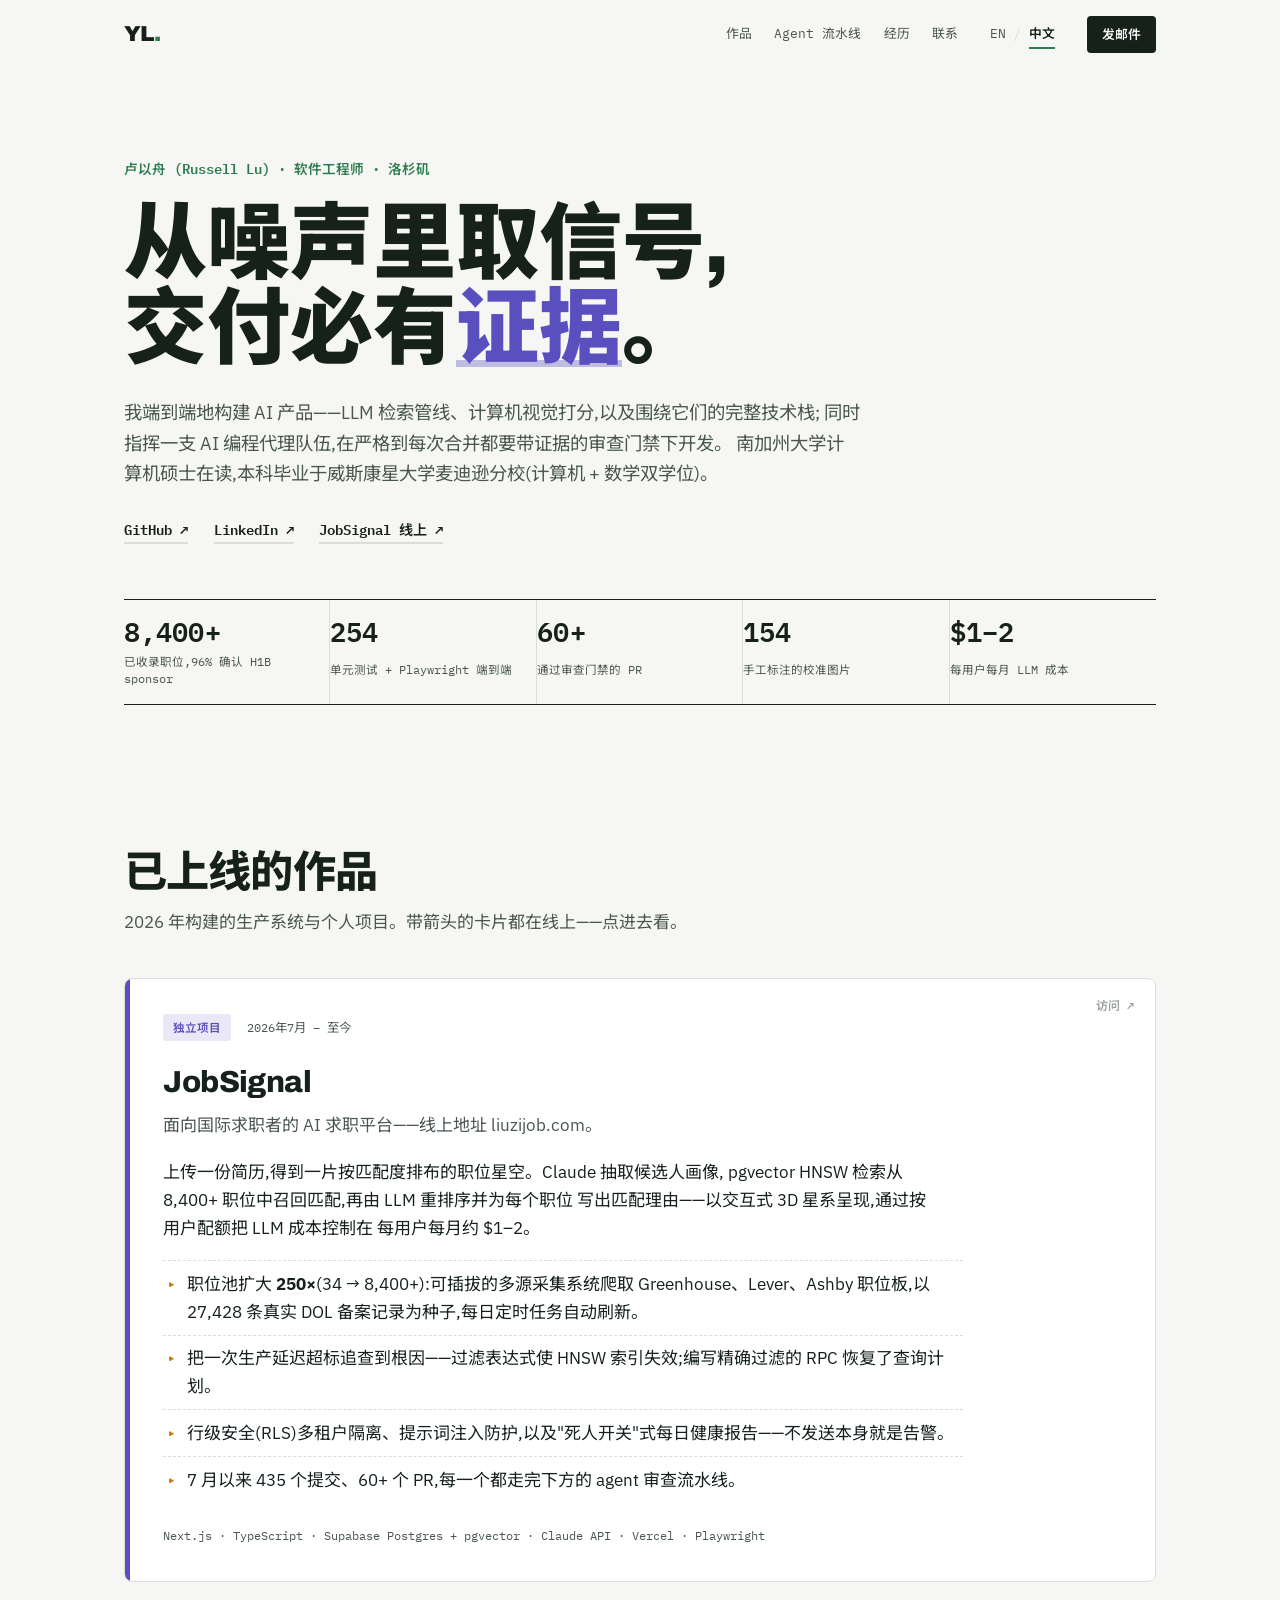
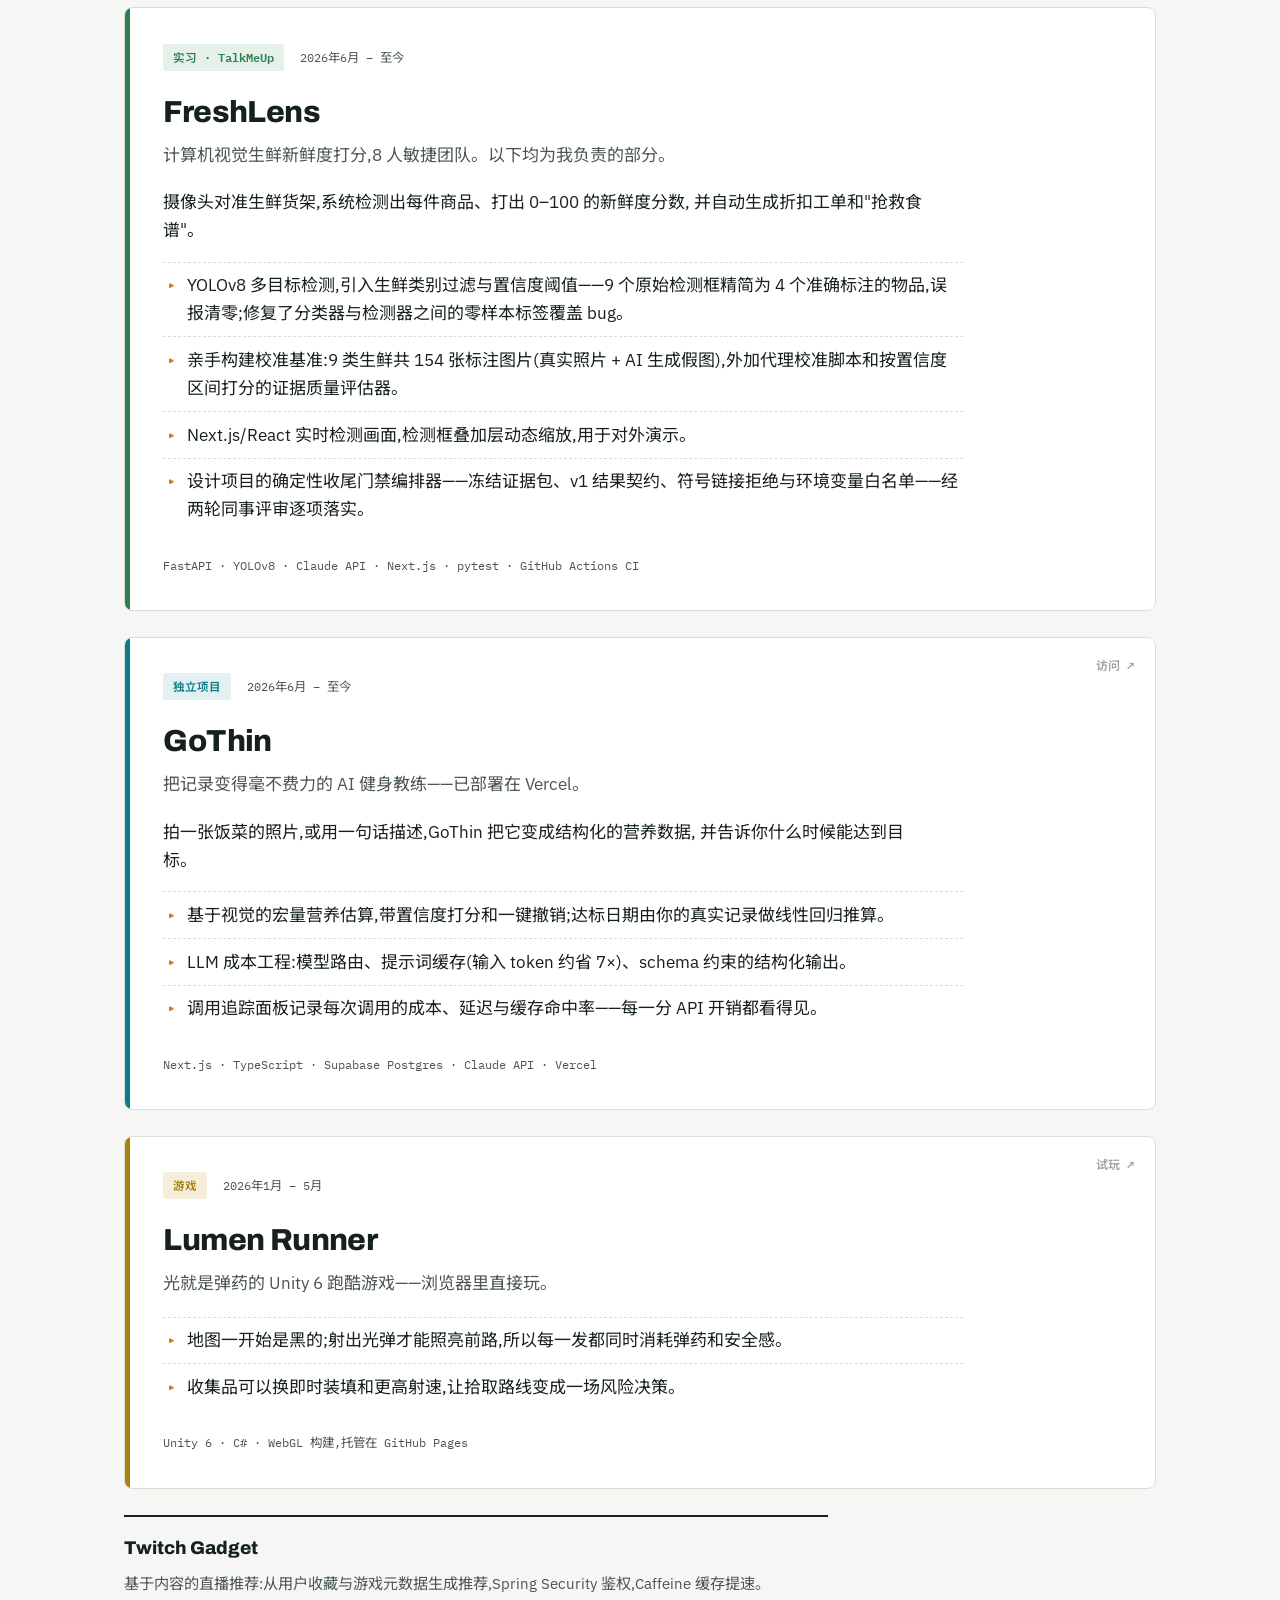
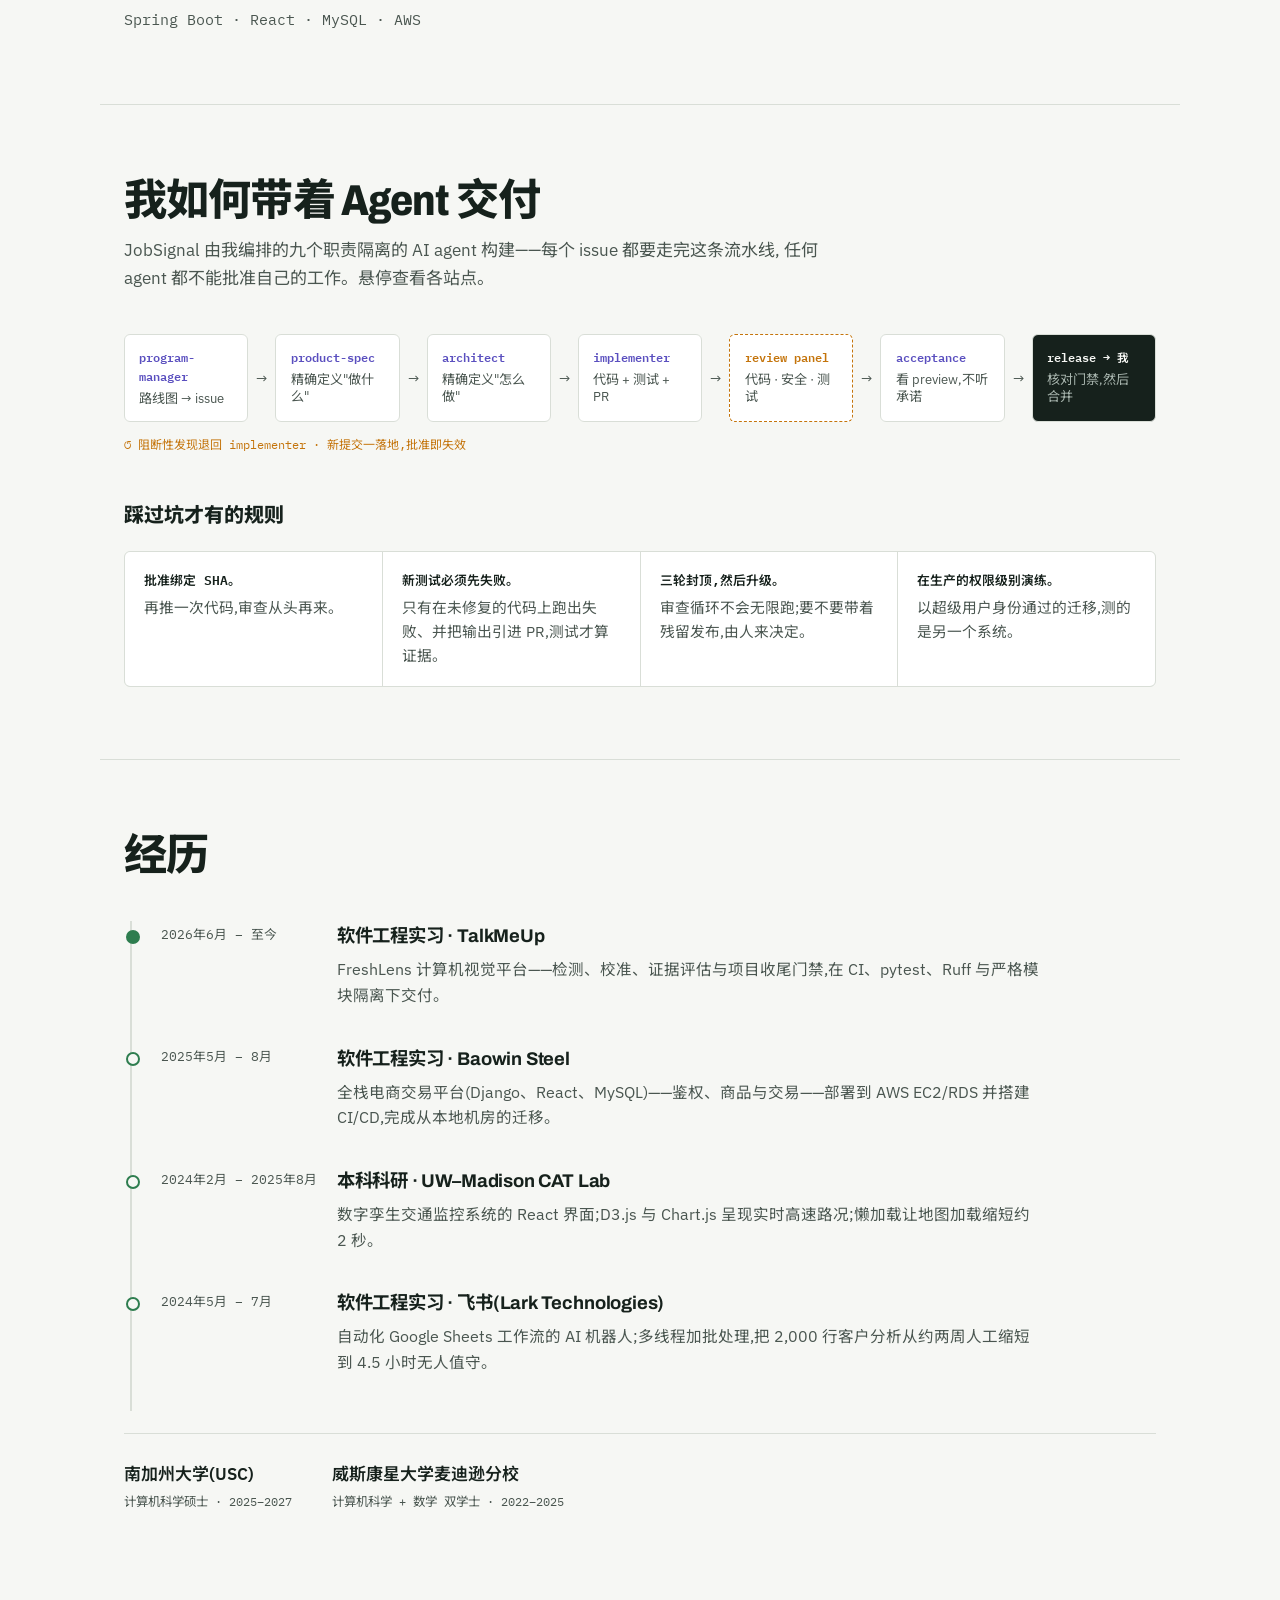
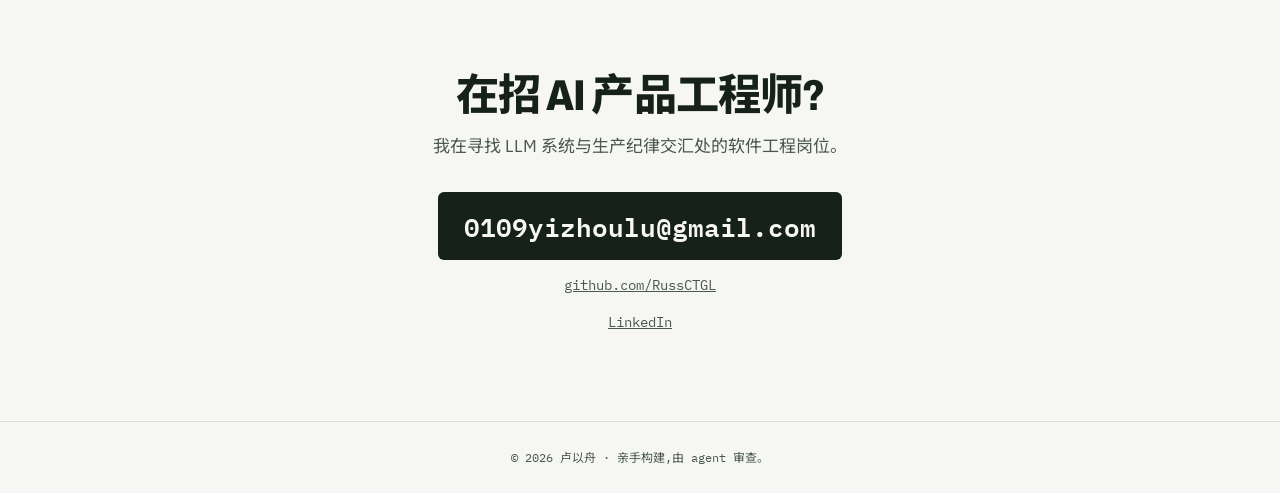
==== commit e6b561b6: "Use Chinese name 卢以舟 on the zh page" ====
--- a/zh.html
+++ b/zh.html
@@ -3,8 +3,8 @@
 <head>
   <meta charset="UTF-8">
   <meta name="viewport" content="width=device-width, initial-scale=1.0">
-  <title>Yizhou (Russell) Lu — 软件工程师</title>
-  <meta name="description" content="Yizhou (Russell) Lu 构建经得起生产考验的 AI 系统——LLM 管线、计算机视觉与全栈产品,交付必有证据。">
+  <title>卢以舟 (Yizhou Lu) — 软件工程师</title>
+  <meta name="description" content="卢以舟 (Yizhou Lu) 构建经得起生产考验的 AI 系统——LLM 管线、计算机视觉与全栈产品,交付必有证据。">
   <link rel="alternate" hreflang="en" href="index.html">
   <link rel="alternate" hreflang="zh-CN" href="zh.html">
   <link rel="preconnect" href="https://fonts.googleapis.com">
@@ -35,7 +35,7 @@
 
     <!-- ============ HERO ============ -->
     <section class="hero">
-      <p class="hero-eyebrow reveal">Yizhou (Russell) Lu · 软件工程师 · 洛杉矶</p>
+      <p class="hero-eyebrow reveal">卢以舟 (Russell Lu) · 软件工程师 · 洛杉矶</p>
       <h1 class="hero-title">
         <span class="reveal d1">从噪声里取信号,</span>
         <span class="reveal d2">交付必有<em>证据</em>。</span>
@@ -295,7 +295,7 @@
   </main>
 
   <footer class="site-footer">
-    <p>© 2026 Yizhou Lu · 亲手构建,由 agent 审查。</p>
+    <p>© 2026 卢以舟 · 亲手构建,由 agent 审查。</p>
   </footer>
 
   <script src="main.js"></script>
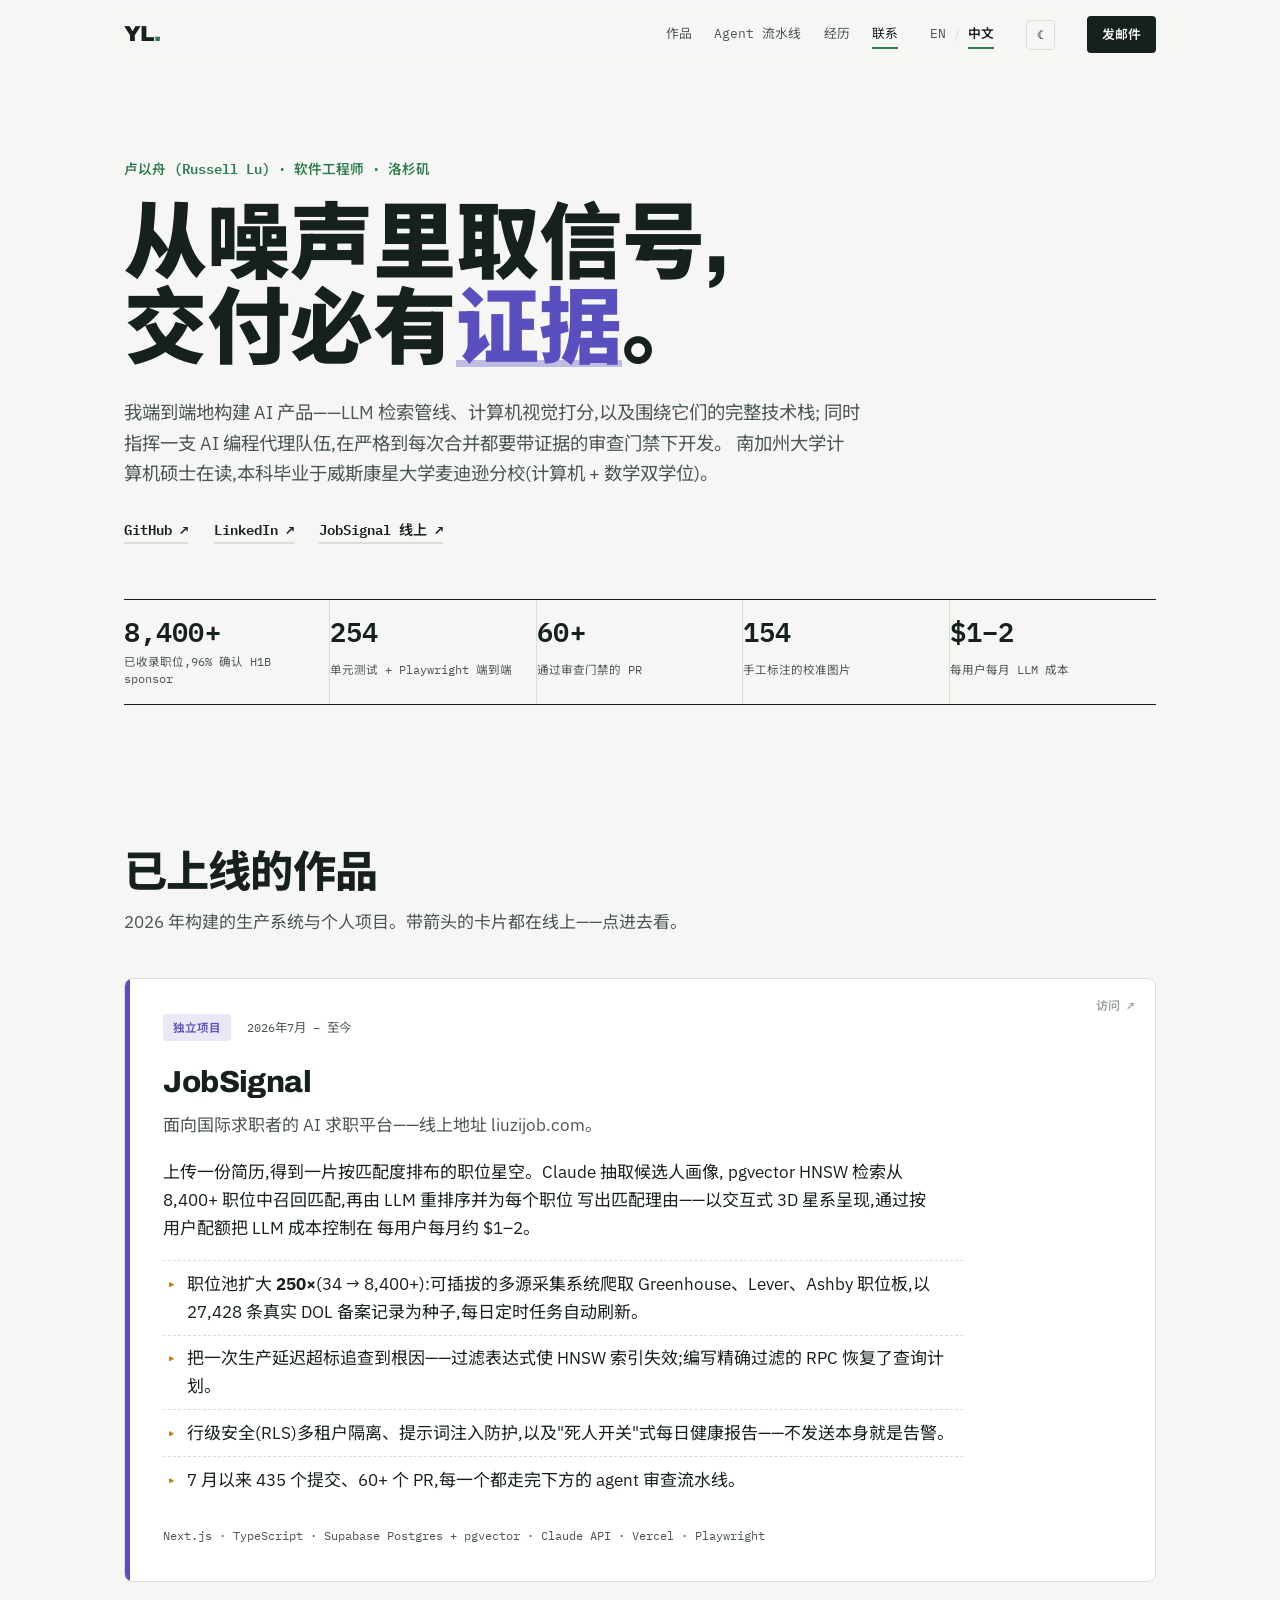
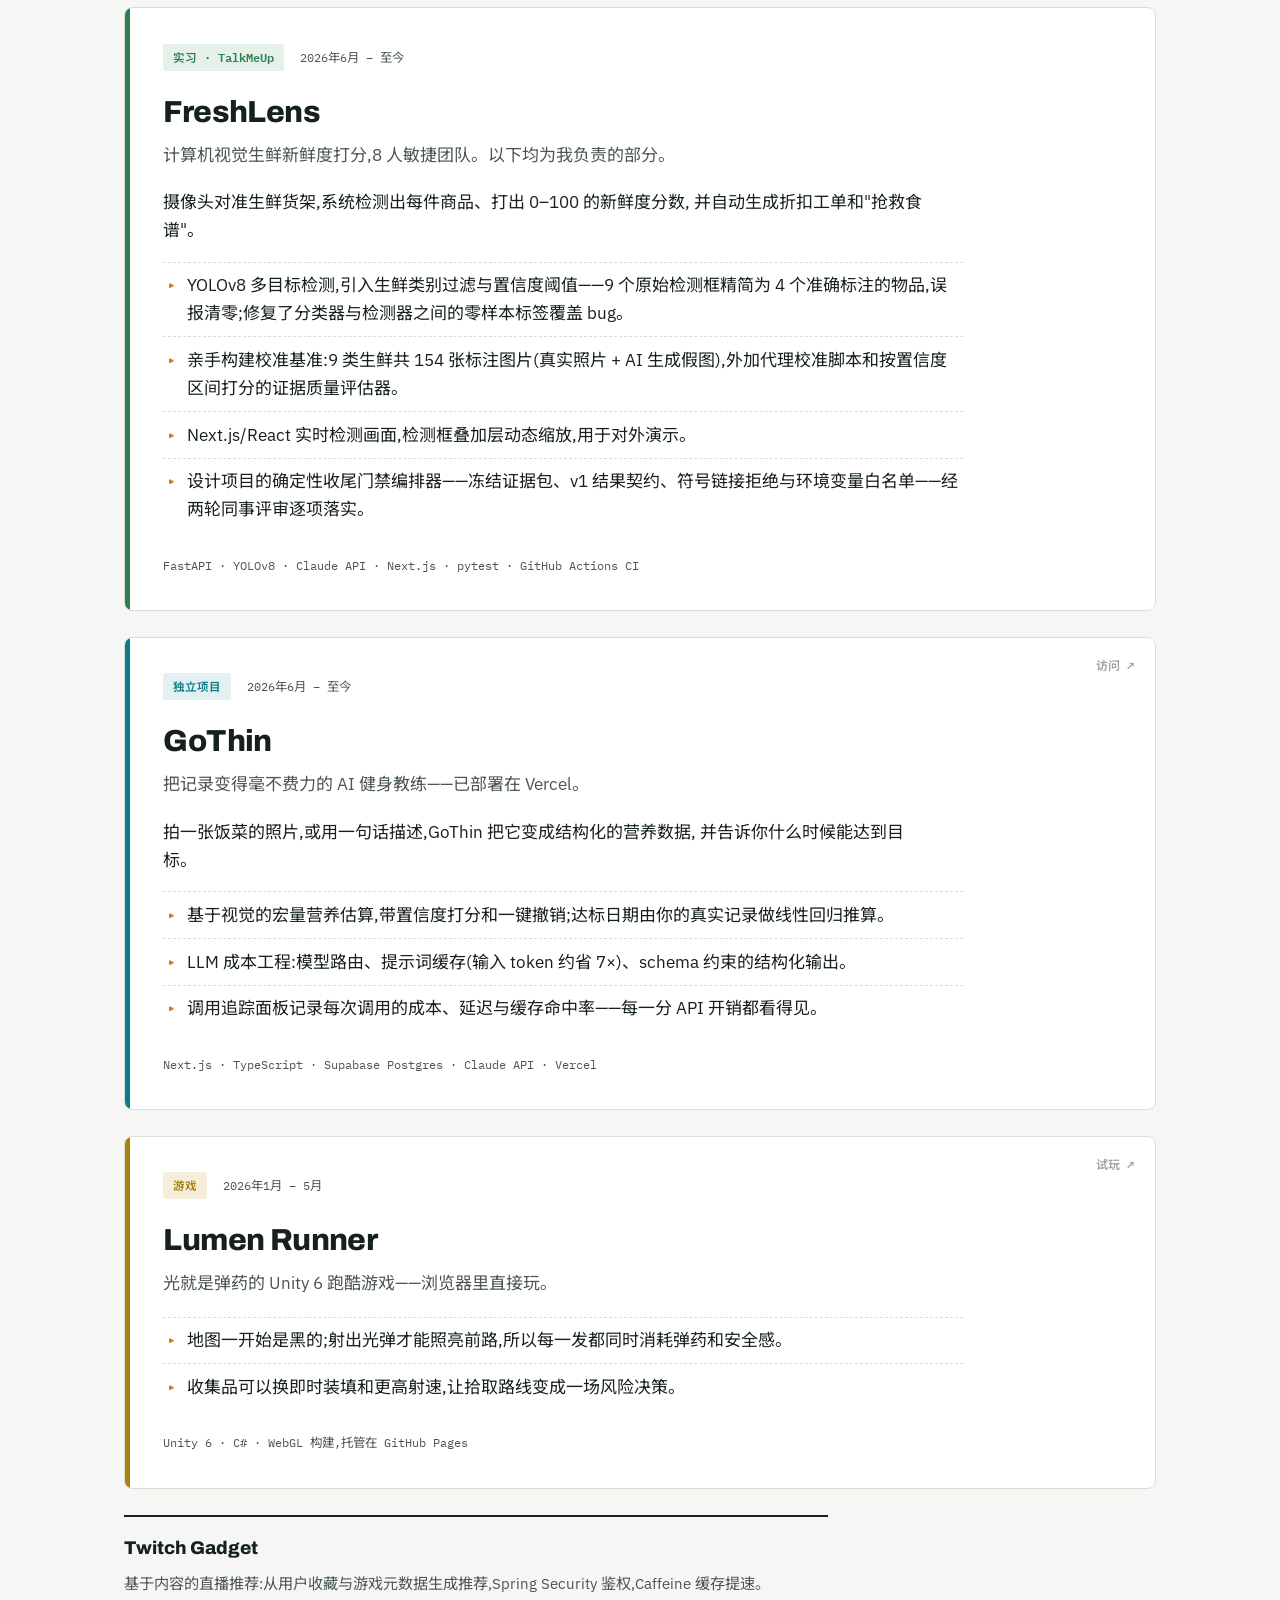
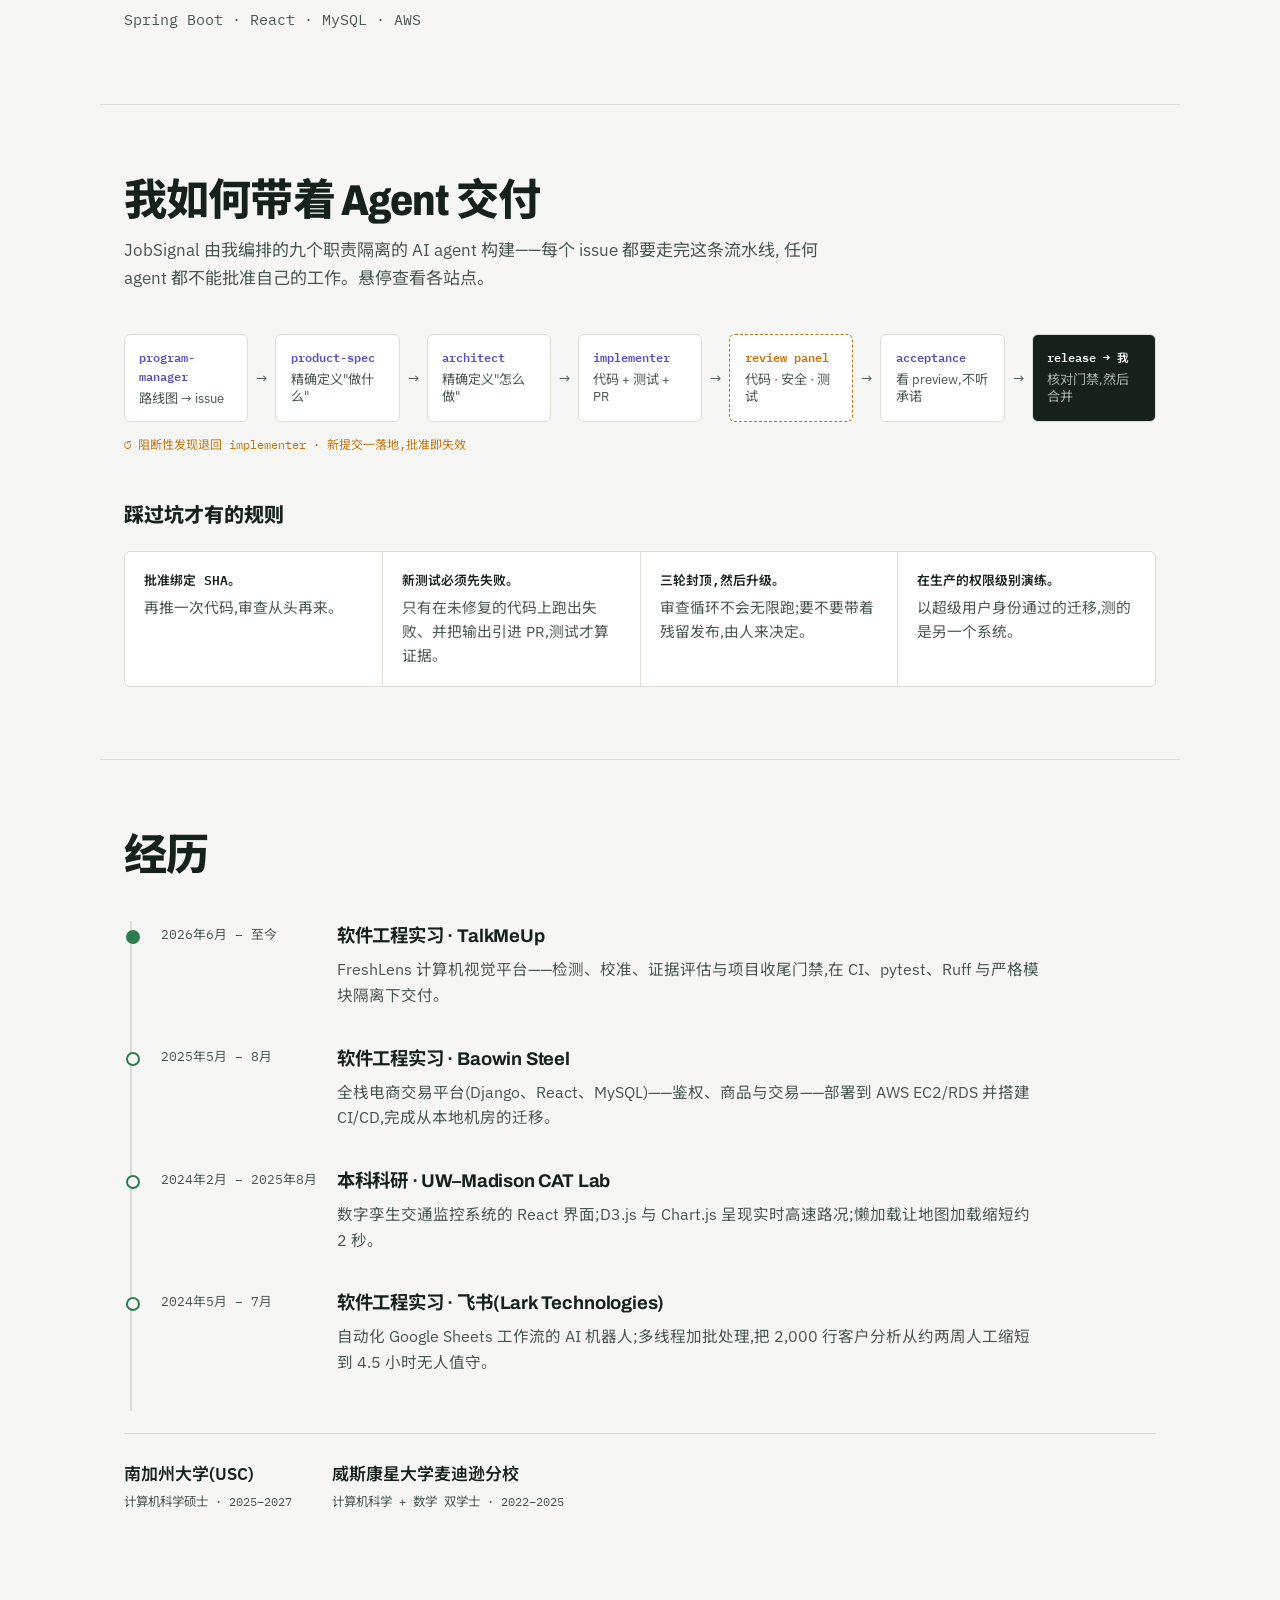
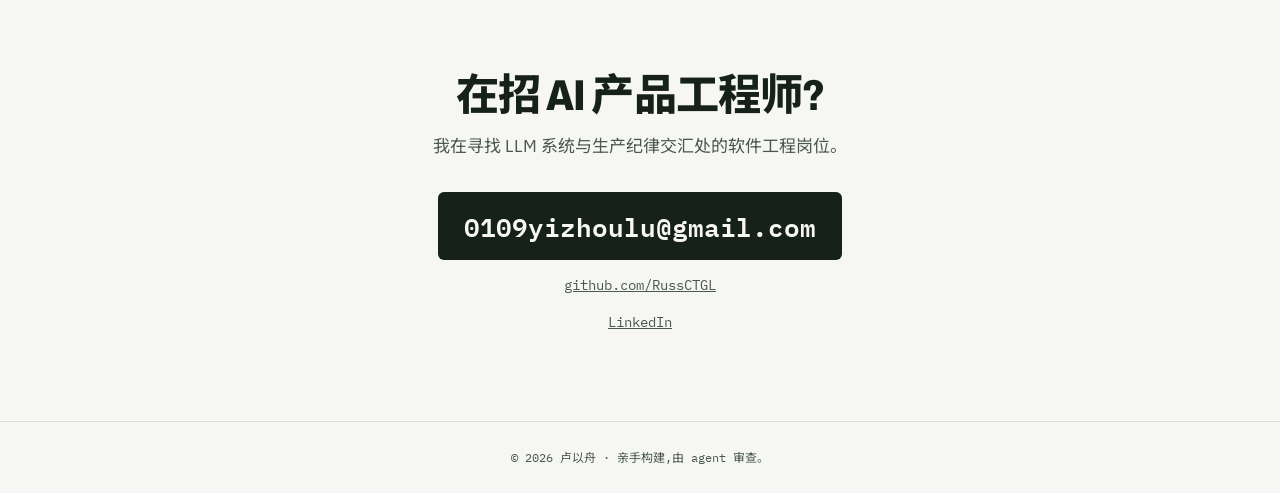
==== commit 3cff219d: "Dark mode with toggle, skip link, and scroll-synced nav highlighting" ====
--- a/zh.html
+++ b/zh.html
@@ -11,10 +11,12 @@
   <link rel="preconnect" href="https://fonts.gstatic.com" crossorigin>
   <link href="https://fonts.googleapis.com/css2?family=Archivo:wdth,wght@75..100,400..900&family=IBM+Plex+Mono:wght@400;500;600&family=IBM+Plex+Sans:wght@400;500;600&family=Noto+Sans+SC:wght@400;500;700;900&display=swap" rel="stylesheet">
   <link rel="stylesheet" href="styles.css">
+  <script>try{var t=localStorage.getItem("theme");if(t)document.documentElement.dataset.theme=t}catch(e){}</script>
   <link rel="icon" href="data:image/svg+xml,<svg xmlns='http://www.w3.org/2000/svg' viewBox='0 0 100 100'><text y='.9em' font-size='90'>▲</text></svg>">
 </head>
 <body class="zh">
 
+  <a class="skip-link" href="#top">跳到主要内容</a>
   <header class="site-header">
     <a class="wordmark" href="#top">YL<span class="wordmark-dot">.</span></a>
     <nav class="site-nav" aria-label="主导航">
@@ -28,10 +30,11 @@
       <span class="lang-sep" aria-hidden="true">/</span>
       <a href="zh.html" class="active" aria-current="page">中文</a>
     </nav>
+    <button class="theme-toggle" type="button" aria-label="切换深色模式">☾</button>
     <a class="header-cta" href="mailto:0109yizhoulu@gmail.com">发邮件</a>
   </header>
 
-  <main id="top">
+  <main id="top" tabindex="-1">
 
     <!-- ============ HERO ============ -->
     <section class="hero">
--- a/styles.css
+++ b/styles.css
@@ -28,10 +28,54 @@
   --gold: #A8820A;
   --gold-tint: #F5EEDA;
   --line: #D9DED7;
+  --human-job: #A8B5AE;
+  --sel-ink: #FFFFFF;
   --display: "Archivo", sans-serif;
   --body: "IBM Plex Sans", sans-serif;
   --mono: "IBM Plex Mono", monospace;
   --maxw: 1080px;
+}
+
+/* Dark theme: accents brightened for contrast on the dark ground.
+   Applies on system preference unless overridden by data-theme,
+   and on data-theme="dark" regardless of system preference. */
+@media (prefers-color-scheme: dark) {
+  :root:not([data-theme="light"]) {
+    --paper: #101614;
+    --paper-raise: #18201C;
+    --ink: #E4EAE3;
+    --ink-soft: #9AA8A0;
+    --fresh: #55AB7C;
+    --fresh-tint: #1B2E24;
+    --orbit: #9C8FF2;
+    --orbit-tint: #221F3A;
+    --amber: #E09A3C;
+    --teal: #4FB3BD;
+    --teal-tint: #152E35;
+    --gold: #D9B84A;
+    --gold-tint: #2D2916;
+    --line: #2B3630;
+    --human-job: #5A6B62;
+    --sel-ink: #1A1430;
+  }
+}
+:root[data-theme="dark"] {
+  --paper: #101614;
+  --paper-raise: #18201C;
+  --ink: #E4EAE3;
+  --ink-soft: #9AA8A0;
+  --fresh: #55AB7C;
+  --fresh-tint: #1B2E24;
+  --orbit: #9C8FF2;
+  --orbit-tint: #221F3A;
+  --amber: #E09A3C;
+  --teal: #4FB3BD;
+  --teal-tint: #152E35;
+  --gold: #D9B84A;
+  --gold-tint: #2D2916;
+  --line: #2B3630;
+  --human-job: #5A6B62;
+  --sel-ink: #1A1430;
 }
 
 * { margin: 0; padding: 0; box-sizing: border-box; }
@@ -47,7 +91,7 @@
   -webkit-font-smoothing: antialiased;
 }
 
-::selection { background: var(--orbit); color: #fff; }
+::selection { background: var(--orbit); color: var(--sel-ink); }
 
 a { color: inherit; }
 
@@ -56,6 +100,27 @@
   outline-offset: 3px;
   border-radius: 2px;
 }
+
+/* keep anchored sections clear of the sticky header */
+section[id] { scroll-margin-top: 4.5rem; }
+
+/* skip-to-content: hidden until keyboard focus */
+.skip-link {
+  position: absolute;
+  left: 1rem;
+  top: -4rem;
+  z-index: 100;
+  font-family: var(--mono);
+  font-size: 0.8rem;
+  font-weight: 600;
+  text-decoration: none;
+  background: var(--ink);
+  color: var(--paper);
+  padding: 0.5rem 0.9rem;
+  border-radius: 4px;
+  transition: top 0.15s;
+}
+.skip-link:focus-visible { top: 0.75rem; }
 
 /* ---------- header ---------- */
 
@@ -64,6 +129,7 @@
   top: 0;
   z-index: 50;
   display: flex;
+  flex-wrap: wrap;
   align-items: center;
   gap: 2rem;
   max-width: var(--maxw);
@@ -97,6 +163,7 @@
   transition: color 0.15s, border-color 0.15s;
 }
 .site-nav a:hover { color: var(--ink); border-color: var(--fresh); }
+.site-nav a.active { color: var(--ink); border-bottom-color: var(--fresh); }
 
 .lang-switch {
   display: flex;
@@ -140,6 +207,20 @@
   transition: background 0.15s;
 }
 .header-cta:hover { background: var(--orbit); }
+
+.theme-toggle {
+  font-family: var(--mono);
+  font-size: 0.85rem;
+  line-height: 1;
+  color: var(--ink-soft);
+  background: transparent;
+  border: 1px solid var(--line);
+  border-radius: 4px;
+  padding: 0.45rem 0.6rem;
+  cursor: pointer;
+  transition: color 0.15s, border-color 0.15s;
+}
+.theme-toggle:hover { color: var(--ink); border-color: var(--ink-soft); }
 
 /* ---------- hero ---------- */
 
@@ -462,7 +543,7 @@
 .pipe-node--review { border-style: dashed; border-color: var(--amber); }
 .pipe-node--human { background: var(--ink); }
 .pipe-node--human .pipe-role { color: var(--paper); }
-.pipe-node--human .pipe-job { color: #A8B5AE; }
+.pipe-node--human .pipe-job { color: var(--human-job); }
 
 .pipe-role {
   display: block;
@@ -707,14 +788,47 @@
 /* ---------- responsive ---------- */
 
 @media (max-width: 760px) {
-  .site-nav { display: none; }
+  .site-header { gap: 0.6rem 1.1rem; padding: 0.7rem 1rem; }
+  /* nav becomes a second, horizontally scrollable row instead of vanishing */
+  .site-nav {
+    display: flex;
+    order: 3;
+    flex-basis: 100%;
+    margin-left: 0;
+    gap: 1.1rem;
+    overflow-x: auto;
+    scrollbar-width: none;
+    padding-bottom: 0.15rem;
+  }
+  .site-nav::-webkit-scrollbar { display: none; }
+  .site-nav a { white-space: nowrap; }
   .lang-switch { margin-left: auto; }
+  section[id] { scroll-margin-top: 7rem; }
   .project { padding: 1.6rem 1.4rem; }
   .tl-item { grid-template-columns: 1fr; gap: 0.3rem; }
   .pipe-arrow { display: none; }
-  .pipe-node { flex-basis: 45%; }
-  .pipe-card { display: none; }
+  /* pipeline stacks vertically; station details render inline, not as hover cards */
+  .pipe-node { flex-basis: 100%; }
+  .pipe-card {
+    position: static;
+    transform: none;
+    width: auto;
+    background: transparent;
+    color: var(--ink-soft);
+    padding: 0.55rem 0 0;
+    margin-top: 0.55rem;
+    border-top: 1px dashed var(--line);
+    border-radius: 0;
+    opacity: 1;
+  }
+  .pipe-card::after { display: none; }
+  .pipe-node--human .pipe-card { color: var(--human-job); }
   .pipe-job { font-size: 0.78rem; }
+}
+
+@media (max-width: 420px) {
+  .header-cta { padding: 0.45rem 0.7rem; }
+  .wordmark { font-size: 1.2rem; }
 }
 
 /* ---------- reduced motion ---------- */
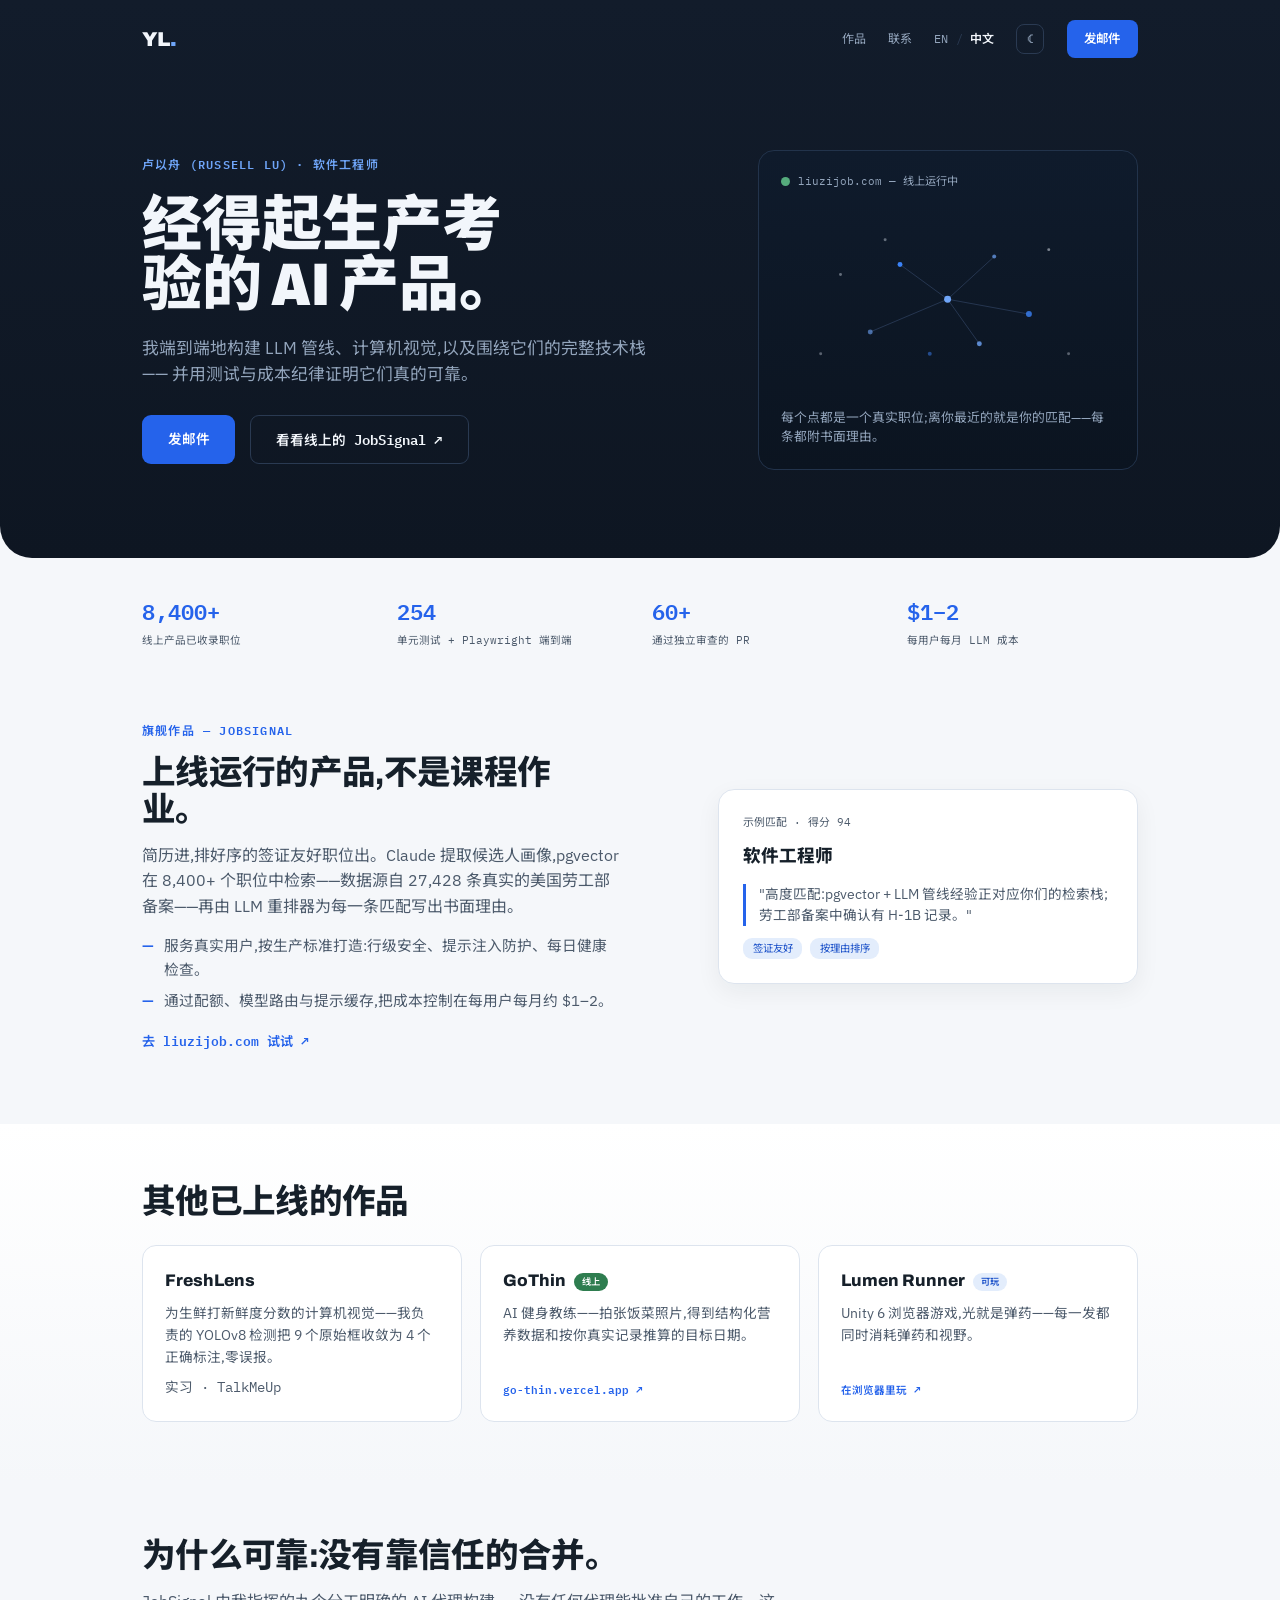
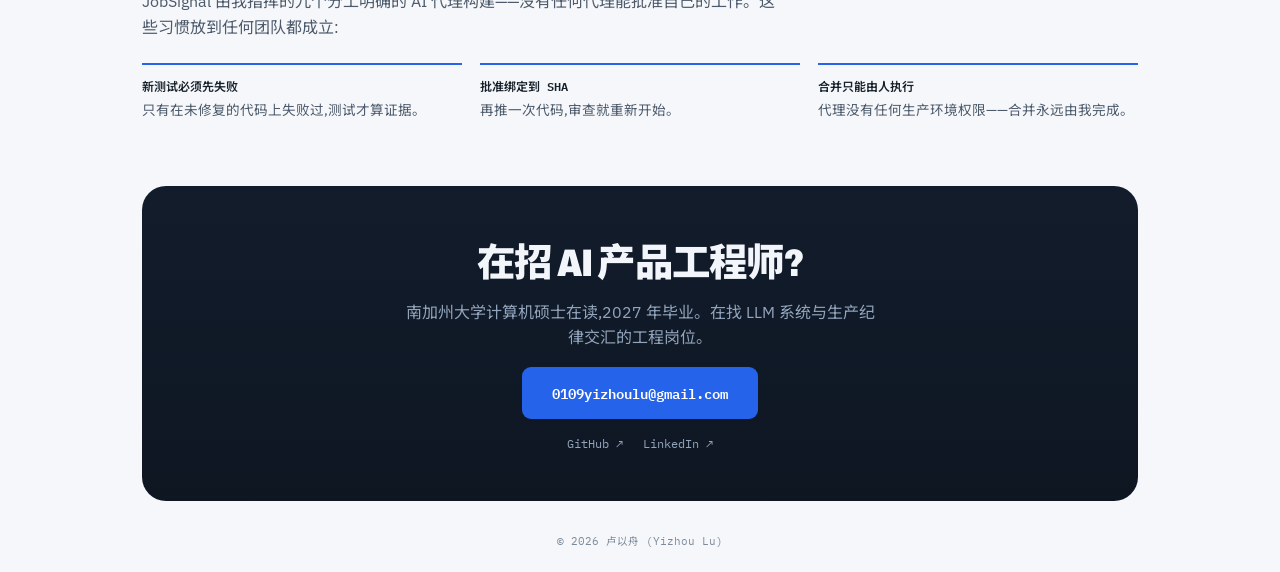
==== commit 2bea0654: "Redesign as a product landing page: navy/blue palette, one email CTA Hero band with galaxy panel, pr" ====
--- a/zh.html
+++ b/zh.html
@@ -4,7 +4,7 @@
   <meta charset="UTF-8">
   <meta name="viewport" content="width=device-width, initial-scale=1.0">
   <title>卢以舟 (Yizhou Lu) — 软件工程师</title>
-  <meta name="description" content="卢以舟 (Yizhou Lu) 构建经得起生产考验的 AI 系统——LLM 管线、计算机视觉与全栈产品,交付必有证据。">
+  <meta name="description" content="卢以舟 (Yizhou Lu) 构建经得起生产考验的 AI 产品——LLM 管线、计算机视觉与完整技术栈,用测试与成本纪律证明可靠。">
   <link rel="alternate" hreflang="en" href="index.html">
   <link rel="alternate" hreflang="zh-CN" href="zh.html">
   <link rel="preconnect" href="https://fonts.googleapis.com">
@@ -17,288 +17,152 @@
 <body class="zh">
 
   <a class="skip-link" href="#top">跳到主要内容</a>
-  <header class="site-header">
-    <a class="wordmark" href="#top">YL<span class="wordmark-dot">.</span></a>
-    <nav class="site-nav" aria-label="主导航">
-      <a href="#work">作品</a>
-      <a href="#pipeline">Agent&nbsp;流水线</a>
-      <a href="#experience">经历</a>
-      <a href="#contact">联系</a>
-    </nav>
-    <nav class="lang-switch" aria-label="语言">
-      <a href="index.html" lang="en">EN</a>
-      <span class="lang-sep" aria-hidden="true">/</span>
-      <a href="zh.html" class="active" aria-current="page">中文</a>
-    </nav>
-    <button class="theme-toggle" type="button" aria-label="切换深色模式">☾</button>
-    <a class="header-cta" href="mailto:0109yizhoulu@gmail.com">发邮件</a>
-  </header>
 
-  <main id="top" tabindex="-1">
+  <!-- ============ HERO BAND ============ -->
+  <div class="band band--hero">
+    <header class="site-header">
+      <a class="wordmark" href="#top">YL<span class="wordmark-dot">.</span></a>
+      <nav class="site-nav" aria-label="主导航">
+        <a href="#work">作品</a>
+        <a href="#contact">联系</a>
+      </nav>
+      <nav class="lang-switch" aria-label="语言">
+        <a href="index.html" lang="en">EN</a>
+        <span class="lang-sep" aria-hidden="true">/</span>
+        <a href="zh.html" class="active" aria-current="page">中文</a>
+      </nav>
+      <button class="theme-toggle" type="button" aria-label="切换深色模式">☾</button>
+      <a class="btn btn--primary btn--sm" href="mailto:0109yizhoulu@gmail.com">发邮件</a>
+    </header>
 
-    <!-- ============ HERO ============ -->
+    <main id="top" tabindex="-1">
     <section class="hero">
-      <p class="hero-eyebrow reveal">卢以舟 (Russell Lu) · 软件工程师 · 洛杉矶</p>
-      <h1 class="hero-title">
-        <span class="reveal d1">从噪声里取信号,</span>
-        <span class="reveal d2">交付必有<em>证据</em>。</span>
-      </h1>
-      <p class="hero-sub reveal d3">
-        我端到端地构建 AI 产品——LLM 检索管线、计算机视觉打分,以及围绕它们的完整技术栈;
-        同时指挥一支 AI 编程代理队伍,在严格到每次合并都要带证据的审查门禁下开发。
-        南加州大学计算机硕士在读,本科毕业于威斯康星大学麦迪逊分校(计算机 + 数学双学位)。
+      <div class="hero-copy">
+        <p class="kicker kicker--band reveal">卢以舟 (Russell Lu) · 软件工程师</p>
+        <h1 class="hero-title reveal d1">经得起生产考验的 AI 产品。</h1>
+        <p class="hero-sub reveal d2">
+          我端到端地构建 LLM 管线、计算机视觉,以及围绕它们的完整技术栈——
+          并用测试与成本纪律证明它们真的可靠。
+        </p>
+        <div class="hero-actions reveal d3">
+          <a class="btn btn--primary" href="mailto:0109yizhoulu@gmail.com">发邮件</a>
+          <a class="btn btn--ghost" href="https://www.liuzijob.com/" target="_blank" rel="noopener">看看线上的 JobSignal ↗</a>
+        </div>
+      </div>
+
+      <aside class="galaxy-panel reveal d3" aria-label="JobSignal,线上运行于 liuzijob.com">
+        <p class="live-line"><span class="live-dot" aria-hidden="true"></span>liuzijob.com — 线上运行中</p>
+        <svg class="galaxy" viewBox="0 0 336 190" aria-hidden="true">
+          <path d="M120 60 L168 95 L215 52" />
+          <path d="M168 95 L250 110" />
+          <path d="M90 128 L168 95 L200 140" />
+          <circle cx="168" cy="95" r="3.5" class="g-a" />
+          <circle cx="120" cy="60" r="2.5" class="g-b" />
+          <circle cx="215" cy="52" r="2" class="g-a f70" />
+          <circle cx="250" cy="110" r="3" class="g-b f80" />
+          <circle cx="90" cy="128" r="2.5" class="g-a f60" />
+          <circle cx="150" cy="150" r="2" class="g-b f50" />
+          <circle cx="270" cy="45" r="1.5" class="g-c f50" />
+          <circle cx="60" cy="70" r="1.5" class="g-c f40" />
+          <circle cx="200" cy="140" r="2.5" class="g-a f80" />
+          <circle cx="290" cy="150" r="1.5" class="g-c f35" />
+          <circle cx="40" cy="150" r="1.5" class="g-c f35" />
+          <circle cx="105" cy="35" r="1.5" class="g-c f40" />
+        </svg>
+        <p class="galaxy-caption">每个点都是一个真实职位;离你最近的就是你的匹配——每条都附书面理由。</p>
+      </aside>
+    </section>
+    </main>
+  </div>
+
+  <!-- ============ PROOF STRIP ============ -->
+  <section class="proof" aria-label="关键数字">
+    <div class="proof-item"><span class="proof-num">8,400+</span><span class="proof-label">线上产品已收录职位</span></div>
+    <div class="proof-item"><span class="proof-num">254</span><span class="proof-label">单元测试 + Playwright 端到端</span></div>
+    <div class="proof-item"><span class="proof-num">60+</span><span class="proof-label">通过独立审查的 PR</span></div>
+    <div class="proof-item"><span class="proof-num">$1–2</span><span class="proof-label">每用户每月 LLM 成本</span></div>
+  </section>
+
+  <!-- ============ FLAGSHIP ============ -->
+  <section class="section flagship" id="work">
+    <div class="flagship-copy">
+      <p class="kicker">旗舰作品 — JobSignal</p>
+      <h2>上线运行的产品,不是课程作业。</h2>
+      <p class="section-body">
+        简历进,排好序的签证友好职位出。Claude 提取候选人画像,pgvector 在
+        8,400+ 个职位中检索——数据源自 27,428 条真实的美国劳工部备案——再由
+        LLM 重排器为每一条匹配写出书面理由。
       </p>
-      <div class="hero-links reveal d4">
+      <ul class="dash-list">
+        <li>服务真实用户,按生产标准打造:行级安全、提示注入防护、每日健康检查。</li>
+        <li>通过配额、模型路由与提示缓存,把成本控制在每用户每月约 $1–2。</li>
+      </ul>
+      <a class="text-link" href="https://www.liuzijob.com/" target="_blank" rel="noopener">去 liuzijob.com 试试 ↗</a>
+    </div>
+
+    <div class="match-card" role="img" aria-label="JobSignal 匹配卡片示例,带书面理由">
+      <p class="match-meta">示例匹配 · 得分 94</p>
+      <p class="match-title">软件工程师</p>
+      <blockquote class="match-quote">"高度匹配:pgvector + LLM 管线经验正对应你们的检索栈;劳工部备案中确认有 H-1B 记录。"</blockquote>
+      <div class="chips">
+        <span class="chip">签证友好</span>
+        <span class="chip">按理由排序</span>
+      </div>
+    </div>
+  </section>
+
+  <!-- ============ MORE SHIPPED ============ -->
+  <section class="shipped">
+    <div class="shipped-inner">
+      <h2>其他已上线的作品</h2>
+      <div class="cards">
+        <article class="card">
+          <h3 class="card-title">FreshLens</h3>
+          <p>为生鲜打新鲜度分数的计算机视觉——我负责的 YOLOv8 检测把 9 个原始框收敛为 4 个正确标注,零误报。</p>
+          <p class="card-note">实习 · TalkMeUp</p>
+        </article>
+        <article class="card">
+          <h3 class="card-title">GoThin <span class="badge badge--live">线上</span></h3>
+          <p>AI 健身教练——拍张饭菜照片,得到结构化营养数据和按你真实记录推算的目标日期。</p>
+          <a class="card-link" href="https://go-thin.vercel.app/" target="_blank" rel="noopener">go-thin.vercel.app ↗</a>
+        </article>
+        <article class="card">
+          <h3 class="card-title">Lumen Runner <span class="badge badge--play">可玩</span></h3>
+          <p>Unity 6 浏览器游戏,光就是弹药——每一发都同时消耗弹药和视野。</p>
+          <a class="card-link" href="https://russctgl.github.io/gold-final-build/" target="_blank" rel="noopener">在浏览器里玩 ↗</a>
+        </article>
+      </div>
+    </div>
+  </section>
+
+  <!-- ============ DISCIPLINE ============ -->
+  <section class="section discipline">
+    <h2>为什么可靠:没有靠信任的合并。</h2>
+    <p class="section-body">
+      JobSignal 由我指挥的九个分工明确的 AI 代理构建——没有任何代理能批准自己的工作。这些习惯放到任何团队都成立:
+    </p>
+    <div class="rules-grid">
+      <div class="rule"><span class="rule-k">新测试必须先失败</span>只有在未修复的代码上失败过,测试才算证据。</div>
+      <div class="rule"><span class="rule-k">批准绑定到 SHA</span>再推一次代码,审查就重新开始。</div>
+      <div class="rule"><span class="rule-k">合并只能由人执行</span>代理没有任何生产环境权限——合并永远由我完成。</div>
+    </div>
+  </section>
+
+  <!-- ============ CLOSING CTA ============ -->
+  <section class="cta-wrap" id="contact">
+    <div class="band band--cta">
+      <h2 class="cta-title">在招 AI 产品工程师?</h2>
+      <p class="cta-sub">南加州大学计算机硕士在读,2027 年毕业。在找 LLM 系统与生产纪律交汇的工程岗位。</p>
+      <a class="btn btn--primary btn--lg" href="mailto:0109yizhoulu@gmail.com">0109yizhoulu@gmail.com</a>
+      <div class="cta-links">
         <a href="https://github.com/RussCTGL" target="_blank" rel="noopener">GitHub ↗</a>
         <a href="http://linkedin.com/in/yizhou-lu-7034b0286" target="_blank" rel="noopener">LinkedIn ↗</a>
-        <a href="https://www.liuzijob.com/" target="_blank" rel="noopener">JobSignal 线上 ↗</a>
       </div>
-
-      <div class="ticker reveal d5" aria-label="近期工作的关键数字">
-        <div class="ticker-item"><span class="ticker-num" data-count="8400">0</span><span class="ticker-plus">+</span><span class="ticker-label">已收录职位,96% 确认 H1B sponsor</span></div>
-        <div class="ticker-item"><span class="ticker-num" data-count="254">0</span><span class="ticker-label">单元测试 + Playwright 端到端</span></div>
-        <div class="ticker-item"><span class="ticker-num" data-count="60">0</span><span class="ticker-plus">+</span><span class="ticker-label">通过审查门禁的 PR</span></div>
-        <div class="ticker-item"><span class="ticker-num" data-count="154">0</span><span class="ticker-label">手工标注的校准图片</span></div>
-        <div class="ticker-item"><span class="ticker-mono">$1–2</span><span class="ticker-label">每用户每月 LLM 成本</span></div>
-      </div>
-    </section>
-
-    <!-- ============ WORK ============ -->
-    <section class="section" id="work">
-      <div class="section-head">
-        <h2>已上线的作品</h2>
-        <p class="section-sub">2026 年构建的生产系统与个人项目。带箭头的卡片都在线上——点进去看。</p>
-      </div>
-
-      <!-- JobSignal -->
-      <article class="project project--signal project--link">
-        <span class="project-visit" aria-hidden="true">访问 ↗</span>
-        <div class="project-meta">
-          <span class="chip chip--indigo">独立项目</span>
-          <span class="project-dates">2026年7月 – 至今</span>
-        </div>
-        <h3 class="project-title"><a class="stretch" href="https://www.liuzijob.com/" target="_blank" rel="noopener">JobSignal</a></h3>
-        <p class="project-tag">面向国际求职者的 AI 求职平台——线上地址 liuzijob.com。</p>
-        <div class="project-body">
-          <p>
-            上传一份简历,得到一片按匹配度排布的职位星空。Claude 抽取候选人画像,
-            pgvector HNSW 检索从 8,400+ 职位中召回匹配,再由 LLM 重排序并为每个职位
-            写出匹配理由——以交互式 3D 星系呈现,通过按用户配额把 LLM 成本控制在
-            每用户每月约 $1–2。
-          </p>
-          <ul class="project-points">
-            <li>职位池扩大 <strong>250×</strong>(34 → 8,400+):可插拔的多源采集系统爬取 Greenhouse、Lever、Ashby 职位板,以 27,428 条真实 DOL 备案记录为种子,每日定时任务自动刷新。</li>
-            <li>把一次生产延迟超标追查到根因——过滤表达式使 HNSW 索引失效;编写精确过滤的 RPC 恢复了查询计划。</li>
-            <li>行级安全(RLS)多租户隔离、提示词注入防护,以及"死人开关"式每日健康报告——不发送本身就是告警。</li>
-            <li>7 月以来 435 个提交、60+ 个 PR,每一个都走完下方的 agent 审查流水线。</li>
-          </ul>
-        </div>
-        <p class="project-stack">Next.js · TypeScript · Supabase Postgres + pgvector · Claude API · Vercel · Playwright</p>
-      </article>
-
-      <!-- FreshLens -->
-      <article class="project project--fresh">
-        <div class="project-meta">
-          <span class="chip chip--green">实习 · TalkMeUp</span>
-          <span class="project-dates">2026年6月 – 至今</span>
-        </div>
-        <h3 class="project-title">FreshLens</h3>
-        <p class="project-tag">计算机视觉生鲜新鲜度打分,8 人敏捷团队。以下均为我负责的部分。</p>
-        <div class="project-body">
-          <p>
-            摄像头对准生鲜货架,系统检测出每件商品、打出 0–100 的新鲜度分数,
-            并自动生成折扣工单和"抢救食谱"。
-          </p>
-          <ul class="project-points">
-            <li>YOLOv8 多目标检测,引入生鲜类别过滤与置信度阈值——9 个原始检测框精简为 4 个准确标注的物品,误报清零;修复了分类器与检测器之间的零样本标签覆盖 bug。</li>
-            <li>亲手构建校准基准:9 类生鲜共 154 张标注图片(真实照片 + AI 生成假图),外加代理校准脚本和按置信度区间打分的证据质量评估器。</li>
-            <li>Next.js/React 实时检测画面,检测框叠加层动态缩放,用于对外演示。</li>
-            <li>设计项目的确定性收尾门禁编排器——冻结证据包、v1 结果契约、符号链接拒绝与环境变量白名单——经两轮同事评审逐项落实。</li>
-          </ul>
-        </div>
-        <p class="project-stack">FastAPI · YOLOv8 · Claude API · Next.js · pytest · GitHub Actions CI</p>
-      </article>
-
-      <!-- GoThin -->
-      <article class="project project--gothin project--link">
-        <span class="project-visit" aria-hidden="true">访问 ↗</span>
-        <div class="project-meta">
-          <span class="chip chip--teal">独立项目</span>
-          <span class="project-dates">2026年6月 – 至今</span>
-        </div>
-        <h3 class="project-title"><a class="stretch" href="https://go-thin.vercel.app/" target="_blank" rel="noopener">GoThin</a></h3>
-        <p class="project-tag">把记录变得毫不费力的 AI 健身教练——已部署在 Vercel。</p>
-        <div class="project-body">
-          <p>
-            拍一张饭菜的照片,或用一句话描述,GoThin 把它变成结构化的营养数据,
-            并告诉你什么时候能达到目标。
-          </p>
-          <ul class="project-points">
-            <li>基于视觉的宏量营养估算,带置信度打分和一键撤销;达标日期由你的真实记录做线性回归推算。</li>
-            <li>LLM 成本工程:模型路由、提示词缓存(输入 token 约省 7×)、schema 约束的结构化输出。</li>
-            <li>调用追踪面板记录每次调用的成本、延迟与缓存命中率——每一分 API 开销都看得见。</li>
-          </ul>
-        </div>
-        <p class="project-stack">Next.js · TypeScript · Supabase Postgres · Claude API · Vercel</p>
-      </article>
-
-      <!-- Lumen Runner -->
-      <article class="project project--lumen project--link">
-        <span class="project-visit" aria-hidden="true">试玩 ↗</span>
-        <div class="project-meta">
-          <span class="chip chip--gold">游戏</span>
-          <span class="project-dates">2026年1月 – 5月</span>
-        </div>
-        <h3 class="project-title"><a class="stretch" href="https://russctgl.github.io/gold-final-build/" target="_blank" rel="noopener">Lumen Runner</a></h3>
-        <p class="project-tag">光就是弹药的 Unity 6 跑酷游戏——浏览器里直接玩。</p>
-        <div class="project-body">
-          <ul class="project-points">
-            <li>地图一开始是黑的;射出光弹才能照亮前路,所以每一发都同时消耗弹药和安全感。</li>
-            <li>收集品可以换即时装填和更高射速,让拾取路线变成一场风险决策。</li>
-          </ul>
-        </div>
-        <p class="project-stack">Unity 6 · C# · WebGL 构建,托管在 GitHub Pages</p>
-      </article>
-
-      <!-- Compact row -->
-      <div class="project-row">
-        <article class="mini-project">
-          <h4>Twitch Gadget</h4>
-          <p>基于内容的直播推荐:从用户收藏与游戏元数据生成推荐,Spring Security 鉴权,Caffeine 缓存提速。</p>
-          <p class="mini-stack">Spring Boot · React · MySQL · AWS</p>
-        </article>
-      </div>
-    </section>
-
-    <!-- ============ PIPELINE ============ -->
-    <section class="section section--pipeline" id="pipeline">
-      <div class="section-head">
-        <h2>我如何带着 Agent 交付</h2>
-        <p class="section-sub">
-          JobSignal 由我编排的九个职责隔离的 AI agent 构建——每个 issue 都要走完这条流水线,
-          任何 agent 都不能批准自己的工作。悬停查看各站点。
-        </p>
-      </div>
-
-      <div class="pipeline" role="list">
-        <div class="pipe-node" role="listitem" tabindex="0">
-          <span class="pipe-role">program-manager</span>
-          <span class="pipe-job">路线图 → issue</span>
-          <div class="pipe-card">把路线图拆成 milestone、epic 和可直接实现的 issue。从不写代码。</div>
-        </div>
-        <div class="pipe-arrow" aria-hidden="true">→</div>
-        <div class="pipe-node" role="listitem" tabindex="0">
-          <span class="pipe-role">product-spec</span>
-          <span class="pipe-job">精确定义"做什么"</span>
-          <div class="pipe-card">把产品目标翻译成精确的用户行为和验收标准,写进 issue。</div>
-        </div>
-        <div class="pipe-arrow" aria-hidden="true">→</div>
-        <div class="pipe-node" role="listitem" tabindex="0">
-          <span class="pipe-role">architect</span>
-          <span class="pipe-job">精确定义"怎么做"</span>
-          <div class="pipe-card">技术方案、schema 与接口契约、ADR。多轮讨论的设计必须收束成一份"设计定稿"文档。</div>
-        </div>
-        <div class="pipe-arrow" aria-hidden="true">→</div>
-        <div class="pipe-node" role="listitem" tabindex="0">
-          <span class="pipe-role">implementer</span>
-          <span class="pipe-job">代码 + 测试 + PR</span>
-          <div class="pipe-card">严格按批准范围实现。从不批准、合并或关闭自己的工作——也从不碰托管数据库。</div>
-        </div>
-        <div class="pipe-arrow" aria-hidden="true">→</div>
-        <div class="pipe-node pipe-node--review" role="listitem" tabindex="0">
-          <span class="pipe-role">review panel</span>
-          <span class="pipe-job">代码 · 安全 · 测试</span>
-          <div class="pipe-card">每个代码 PR 都要过独立逐行审查;触及认证或同意边界时加做对抗性安全审查;测试工程师从不轻信实现者的自述。阻断性发现退回重做——批准绑定 SHA,三轮封顶后升级决策。</div>
-        </div>
-        <div class="pipe-arrow" aria-hidden="true">→</div>
-        <div class="pipe-node" role="listitem" tabindex="0">
-          <span class="pipe-role">acceptance</span>
-          <span class="pipe-job">看 preview,不听承诺</span>
-          <div class="pipe-card">对着部署好的 preview 跑 demo 脚本。"后端能跑"不算验收。</div>
-        </div>
-        <div class="pipe-arrow" aria-hidden="true">→</div>
-        <div class="pipe-node pipe-node--human" role="listitem" tabindex="0">
-          <span class="pipe-role">release → 我</span>
-          <span class="pipe-job">核对门禁,然后合并</span>
-          <div class="pipe-card">release manager 核对审批、CI、迁移安全与回滚可用性;合并这一步永远由我来做。Agent 对生产环境零访问——只读也不行。</div>
-        </div>
-      </div>
-      <p class="pipe-loop-note" aria-hidden="true">↺ 阻断性发现退回 implementer · 新提交一落地,批准即失效</p>
-
-      <div class="rules">
-        <h3 class="rules-title">踩过坑才有的规则</h3>
-        <div class="rules-grid">
-          <div class="rule"><span class="rule-k">批准绑定 SHA。</span>再推一次代码,审查从头再来。</div>
-          <div class="rule"><span class="rule-k">新测试必须先失败。</span>只有在未修复的代码上跑出失败、并把输出引进 PR,测试才算证据。</div>
-          <div class="rule"><span class="rule-k">三轮封顶,然后升级。</span>审查循环不会无限跑;要不要带着残留发布,由人来决定。</div>
-          <div class="rule"><span class="rule-k">在生产的权限级别演练。</span>以超级用户身份通过的迁移,测的是另一个系统。</div>
-        </div>
-      </div>
-    </section>
-
-    <!-- ============ EXPERIENCE ============ -->
-    <section class="section" id="experience">
-      <div class="section-head">
-        <h2>经历</h2>
-      </div>
-      <ol class="timeline">
-        <li class="tl-item">
-          <div class="tl-when">2026年6月 – 至今</div>
-          <div class="tl-what">
-            <h3>软件工程实习 · TalkMeUp</h3>
-            <p>FreshLens 计算机视觉平台——检测、校准、证据评估与项目收尾门禁,在 CI、pytest、Ruff 与严格模块隔离下交付。</p>
-          </div>
-        </li>
-        <li class="tl-item">
-          <div class="tl-when">2025年5月 – 8月</div>
-          <div class="tl-what">
-            <h3>软件工程实习 · Baowin Steel</h3>
-            <p>全栈电商交易平台(Django、React、MySQL)——鉴权、商品与交易——部署到 AWS EC2/RDS 并搭建 CI/CD,完成从本地机房的迁移。</p>
-          </div>
-        </li>
-        <li class="tl-item">
-          <div class="tl-when">2024年2月 – 2025年8月</div>
-          <div class="tl-what">
-            <h3>本科科研 · UW–Madison CAT Lab</h3>
-            <p>数字孪生交通监控系统的 React 界面;D3.js 与 Chart.js 呈现实时高速路况;懒加载让地图加载缩短约 2 秒。</p>
-          </div>
-        </li>
-        <li class="tl-item">
-          <div class="tl-when">2024年5月 – 7月</div>
-          <div class="tl-what">
-            <h3>软件工程实习 · 飞书(Lark Technologies)</h3>
-            <p>自动化 Google Sheets 工作流的 AI 机器人;多线程加批处理,把 2,000 行客户分析从约两周人工缩短到 4.5 小时无人值守。</p>
-          </div>
-        </li>
-      </ol>
-
-      <div class="edu">
-        <div class="edu-item">
-          <span class="edu-school">南加州大学(USC)</span>
-          <span class="edu-degree">计算机科学硕士 · 2025–2027</span>
-        </div>
-        <div class="edu-item">
-          <span class="edu-school">威斯康星大学麦迪逊分校</span>
-          <span class="edu-degree">计算机科学 + 数学 双学士 · 2022–2025</span>
-        </div>
-      </div>
-    </section>
-
-    <!-- ============ CONTACT ============ -->
-    <section class="section section--contact" id="contact">
-      <h2 class="contact-title">在招 AI 产品工程师?</h2>
-      <p class="contact-sub">我在寻找 LLM 系统与生产纪律交汇处的软件工程岗位。</p>
-      <div class="contact-links">
-        <a class="contact-primary" href="mailto:0109yizhoulu@gmail.com">0109yizhoulu@gmail.com</a>
-        <a href="https://github.com/RussCTGL" target="_blank" rel="noopener">github.com/RussCTGL</a>
-        <a href="http://linkedin.com/in/yizhou-lu-7034b0286" target="_blank" rel="noopener">LinkedIn</a>
-      </div>
-    </section>
-
-  </main>
+    </div>
+  </section>
 
   <footer class="site-footer">
-    <p>© 2026 卢以舟 · 亲手构建,由 agent 审查。</p>
+    <p>© 2026 卢以舟 (Yizhou Lu)</p>
   </footer>
 
   <script src="main.js"></script>
--- a/styles.css
+++ b/styles.css
@@ -1,81 +1,89 @@
 /* ============================================================
-   Yizhou Lu — personal site
+   Yizhou Lu — personal site (product landing)
    Palette
-     paper    #F6F7F4   cool near-white ground
-     ink      #16211C   green-black text
-     fresh    #2E7D4F   FreshLens green (CV / internship)
-     orbit    #5A4FBF   JobSignal indigo (LLM / solo work)
-     amber    #C4740B   instrument warning accent (used sparingly)
-     line     #D9DED7   rules and borders
+     paper      #F5F7FA   cool blue-gray ground
+     card       #FFFFFF   raised surfaces
+     ink        #16202A   blue-black text
+     blue       #2563EB   primary accent (buttons, metrics, labels)
+     band       #121C2B → #0E1622   navy gradient bands (hero, CTA)
+     live       #2E7D4F   live-indicator green (semantic only)
    Type
-     display  Archivo (condensed-ish widths, heavy weights)
+     display  Archivo (condensed widths, heavy weights)
      body     IBM Plex Sans
-     utility  IBM Plex Mono (numbers, labels, roles)
+     utility  IBM Plex Mono (numbers, labels, buttons)
    ============================================================ */
 
 :root {
-  --paper: #F6F7F4;
-  --paper-raise: #FFFFFF;
-  --ink: #16211C;
-  --ink-soft: #4A5650;
-  --fresh: #2E7D4F;
-  --fresh-tint: #E5F0E9;
-  --orbit: #5A4FBF;
-  --orbit-tint: #EAE8F7;
-  --amber: #C4740B;
-  --teal: #0E7C86;
-  --teal-tint: #E2F0F1;
-  --gold: #A8820A;
-  --gold-tint: #F5EEDA;
-  --line: #D9DED7;
-  --human-job: #A8B5AE;
-  --sel-ink: #FFFFFF;
+  --paper: #F5F7FA;
+  --card: #FFFFFF;
+  --ink: #16202A;
+  --ink-soft: #4C5A6B;
+  --ink-faint: #7C8A9B;
+  --blue: #2563EB;
+  --blue-deep: #1D52C9;
+  --blue-bright: #6FA5F8;
+  --blue-tint: #E3EDFC;
+  --blue-tint-ink: #1D52C9;
+  --live: #2E7D4F;
+  --gold-tint: #E3EDFC;
+  --line: #DDE4EE;
+  --shadow: rgba(22, 32, 42, 0.06);
+  --shadow-hover: rgba(22, 32, 42, 0.10);
+  --band-hi: #121C2B;
+  --band-lo: #0E1622;
+  --band-ink: #F2F6FB;
+  --band-soft: #93A5BC;
+  --band-line: #2A3A52;
+  --panel-hi: #0F1B2C;
+  --panel-lo: #0B1420;
+  --panel-line: #22334B;
+  --panel-net: #263650;
+  --shipped-hi: #FFFFFF;
+  --shipped-lo: #F5F7FA;
   --display: "Archivo", sans-serif;
   --body: "IBM Plex Sans", sans-serif;
   --mono: "IBM Plex Mono", monospace;
-  --maxw: 1080px;
-}
-
-/* Dark theme: accents brightened for contrast on the dark ground.
+  --maxw: 1060px;
+}
+
+/* Dark theme: page joins the navy bands; cards raise off it.
    Applies on system preference unless overridden by data-theme,
    and on data-theme="dark" regardless of system preference. */
 @media (prefers-color-scheme: dark) {
   :root:not([data-theme="light"]) {
-    --paper: #101614;
-    --paper-raise: #18201C;
-    --ink: #E4EAE3;
-    --ink-soft: #9AA8A0;
-    --fresh: #55AB7C;
-    --fresh-tint: #1B2E24;
-    --orbit: #9C8FF2;
-    --orbit-tint: #221F3A;
-    --amber: #E09A3C;
-    --teal: #4FB3BD;
-    --teal-tint: #152E35;
-    --gold: #D9B84A;
-    --gold-tint: #2D2916;
-    --line: #2B3630;
-    --human-job: #5A6B62;
-    --sel-ink: #1A1430;
+    --paper: #0B121D;
+    --card: #16202E;
+    --ink: #E7EEF8;
+    --ink-soft: #93A5BC;
+    --ink-faint: #64748B;
+    --blue: #2563EB;
+    --blue-deep: #1D52C9;
+    --blue-tint: #1B2C4A;
+    --blue-tint-ink: #9CC0FA;
+    --live: #55AB7C;
+    --line: #22334B;
+    --shadow: rgba(0, 0, 0, 0.25);
+    --shadow-hover: rgba(0, 0, 0, 0.4);
+    --shipped-hi: #101A28;
+    --shipped-lo: #0B121D;
   }
 }
 :root[data-theme="dark"] {
-  --paper: #101614;
-  --paper-raise: #18201C;
-  --ink: #E4EAE3;
-  --ink-soft: #9AA8A0;
-  --fresh: #55AB7C;
-  --fresh-tint: #1B2E24;
-  --orbit: #9C8FF2;
-  --orbit-tint: #221F3A;
-  --amber: #E09A3C;
-  --teal: #4FB3BD;
-  --teal-tint: #152E35;
-  --gold: #D9B84A;
-  --gold-tint: #2D2916;
-  --line: #2B3630;
-  --human-job: #5A6B62;
-  --sel-ink: #1A1430;
+  --paper: #0B121D;
+  --card: #16202E;
+  --ink: #E7EEF8;
+  --ink-soft: #93A5BC;
+  --ink-faint: #64748B;
+  --blue: #2563EB;
+  --blue-deep: #1D52C9;
+  --blue-tint: #1B2C4A;
+  --blue-tint-ink: #9CC0FA;
+  --live: #55AB7C;
+  --line: #22334B;
+  --shadow: rgba(0, 0, 0, 0.25);
+  --shadow-hover: rgba(0, 0, 0, 0.4);
+  --shipped-hi: #101A28;
+  --shipped-lo: #0B121D;
 }
 
 * { margin: 0; padding: 0; box-sizing: border-box; }
@@ -86,23 +94,32 @@
   background: var(--paper);
   color: var(--ink);
   font-family: var(--body);
-  font-size: 1.0625rem;
-  line-height: 1.65;
+  font-size: 1rem;
+  line-height: 1.6;
   -webkit-font-smoothing: antialiased;
 }
 
-::selection { background: var(--orbit); color: var(--sel-ink); }
+::selection { background: var(--blue); color: #FFFFFF; }
 
 a { color: inherit; }
+a:hover { color: var(--blue); }
 
 :focus-visible {
-  outline: 2px solid var(--orbit);
+  outline: 2px solid var(--blue);
   outline-offset: 3px;
   border-radius: 2px;
 }
 
-/* keep anchored sections clear of the sticky header */
-section[id] { scroll-margin-top: 4.5rem; }
+section[id] { scroll-margin-top: 2rem; }
+
+/* Chinese page: CJK fallbacks slot in behind the latin faces */
+body.zh {
+  --display: "Archivo", "Noto Sans SC", sans-serif;
+  --body: "IBM Plex Sans", "Noto Sans SC", sans-serif;
+  --mono: "IBM Plex Mono", "Noto Sans SC", monospace;
+  font-family: var(--body);
+}
+body.zh .hero-title { letter-spacing: 0; }
 
 /* skip-to-content: hidden until keyboard focus */
 .skip-link {
@@ -114,39 +131,80 @@
   font-size: 0.8rem;
   font-weight: 600;
   text-decoration: none;
-  background: var(--ink);
-  color: var(--paper);
+  background: var(--blue);
+  color: #FFFFFF;
   padding: 0.5rem 0.9rem;
-  border-radius: 4px;
+  border-radius: 6px;
   transition: top 0.15s;
 }
 .skip-link:focus-visible { top: 0.75rem; }
 
-/* ---------- header ---------- */
+/* ---------- buttons ---------- */
+
+.btn {
+  display: inline-block;
+  font-family: var(--mono);
+  font-weight: 600;
+  text-decoration: none;
+  border-radius: 9px;
+  transition: background 0.25s ease, transform 0.2s ease,
+              box-shadow 0.25s ease, border-color 0.25s ease;
+}
+.btn--primary {
+  color: #FFFFFF;
+  background: var(--blue);
+  font-size: 0.85rem;
+  padding: 0.8rem 1.6rem;
+}
+.btn--primary:hover {
+  color: #FFFFFF;
+  background: var(--blue-deep);
+  transform: translateY(-1px);
+  box-shadow: 0 6px 18px rgba(37, 99, 235, 0.35);
+}
+.btn--sm { font-size: 0.78rem; padding: 0.55rem 1.1rem; border-radius: 8px; }
+.btn--lg { font-size: 0.9rem; padding: 0.9rem 1.9rem; }
+.btn--ghost {
+  color: var(--band-ink);
+  border: 1px solid var(--band-line);
+  font-size: 0.85rem;
+  padding: 0.8rem 1.6rem;
+}
+.btn--ghost:hover {
+  color: var(--band-ink);
+  border-color: var(--blue-bright);
+  background: rgba(111, 165, 248, 0.08);
+}
+
+/* ---------- dark bands (hero + CTA) ---------- */
+
+.band {
+  background: linear-gradient(180deg, var(--band-hi) 0%, var(--band-lo) 100%);
+  color: var(--band-ink);
+}
+.band--hero { border-radius: 0 0 32px 32px; }
+
+/* ---------- header (inside hero band) ---------- */
 
 .site-header {
-  position: sticky;
-  top: 0;
-  z-index: 50;
   display: flex;
   flex-wrap: wrap;
   align-items: center;
-  gap: 2rem;
+  gap: 1.4rem;
   max-width: var(--maxw);
   margin: 0 auto;
-  padding: 1rem 1.5rem;
-  background: color-mix(in srgb, var(--paper) 88%, transparent);
-  backdrop-filter: blur(8px);
+  padding: 1.25rem 2rem;
 }
 
 .wordmark {
   font-family: var(--display);
   font-weight: 900;
-  font-size: 1.35rem;
+  font-size: 1.25rem;
   letter-spacing: -0.03em;
   text-decoration: none;
 }
-.wordmark-dot { color: var(--fresh); }
+.wordmark:hover { color: inherit; }
+.wordmark-dot { color: var(--blue-bright); }
 
 .site-nav {
   display: flex;
@@ -155,175 +213,161 @@
 }
 .site-nav a {
   font-family: var(--mono);
-  font-size: 0.8rem;
+  font-size: 0.75rem;
   text-decoration: none;
-  color: var(--ink-soft);
-  padding: 0.2rem 0;
-  border-bottom: 2px solid transparent;
-  transition: color 0.15s, border-color 0.15s;
-}
-.site-nav a:hover { color: var(--ink); border-color: var(--fresh); }
-.site-nav a.active { color: var(--ink); border-bottom-color: var(--fresh); }
+  color: var(--band-soft);
+  transition: color 0.25s ease;
+}
+.site-nav a:hover { color: var(--band-ink); }
 
 .lang-switch {
   display: flex;
   align-items: center;
   gap: 0.45rem;
   font-family: var(--mono);
-  font-size: 0.8rem;
+  font-size: 0.75rem;
 }
 .lang-switch a {
   text-decoration: none;
-  color: var(--ink-soft);
-  padding: 0.15rem 0;
-  border-bottom: 2px solid transparent;
-}
-.lang-switch a:hover { color: var(--ink); }
-.lang-switch a.active {
-  color: var(--ink);
-  font-weight: 600;
-  border-bottom-color: var(--fresh);
-}
-.lang-switch .lang-sep { color: var(--line); }
-
-/* Chinese page: CJK fallbacks slot in behind the latin faces */
-body.zh {
-  --display: "Archivo", "Noto Sans SC", sans-serif;
-  --body: "IBM Plex Sans", "Noto Sans SC", sans-serif;
-  --mono: "IBM Plex Mono", "Noto Sans SC", monospace;
-  font-family: var(--body);
-}
-body.zh .hero-title { letter-spacing: 0; }
-
-.header-cta {
-  font-family: var(--mono);
-  font-size: 0.8rem;
-  font-weight: 600;
-  text-decoration: none;
-  color: var(--paper);
-  background: var(--ink);
-  padding: 0.5rem 0.95rem;
-  border-radius: 4px;
-  transition: background 0.15s;
-}
-.header-cta:hover { background: var(--orbit); }
+  color: var(--band-soft);
+  transition: color 0.25s ease;
+}
+.lang-switch a:hover { color: var(--band-ink); }
+.lang-switch a.active { color: var(--band-ink); font-weight: 600; }
+.lang-switch .lang-sep { color: var(--band-line); }
 
 .theme-toggle {
   font-family: var(--mono);
   font-size: 0.85rem;
   line-height: 1;
-  color: var(--ink-soft);
+  color: var(--band-soft);
   background: transparent;
-  border: 1px solid var(--line);
-  border-radius: 4px;
+  border: 1px solid var(--band-line);
+  border-radius: 8px;
   padding: 0.45rem 0.6rem;
   cursor: pointer;
-  transition: color 0.15s, border-color 0.15s;
-}
-.theme-toggle:hover { color: var(--ink); border-color: var(--ink-soft); }
+  transition: color 0.25s ease, border-color 0.25s ease;
+}
+.theme-toggle:hover { color: var(--band-ink); border-color: var(--blue-bright); }
 
 /* ---------- hero ---------- */
 
 .hero {
   max-width: var(--maxw);
   margin: 0 auto;
-  padding: 5.5rem 1.5rem 4.5rem;
-}
-
-.hero-eyebrow {
-  font-family: var(--mono);
-  font-size: 0.85rem;
-  color: var(--fresh);
-  font-weight: 600;
-  margin-bottom: 1.4rem;
-}
+  padding: 4.5rem 2rem 5.5rem;
+  display: flex;
+  align-items: center;
+  gap: 3.5rem;
+}
+
+.hero-copy {
+  flex: 1;
+  display: flex;
+  flex-direction: column;
+  gap: 1.25rem;
+}
+
+.kicker {
+  font-family: var(--mono);
+  font-size: 0.75rem;
+  font-weight: 600;
+  letter-spacing: 0.1em;
+  text-transform: uppercase;
+  color: var(--blue);
+}
+.kicker--band { color: var(--blue-bright); }
 
 .hero-title {
   font-family: var(--display);
   font-weight: 900;
   font-stretch: 82%;
-  font-size: clamp(2.6rem, 7.2vw, 5.2rem);
-  line-height: 1.02;
+  font-size: clamp(2.4rem, 5.5vw, 3.75rem);
+  line-height: 1.0;
   letter-spacing: -0.025em;
   text-wrap: balance;
 }
-.hero-title span { display: block; }
-.hero-title em {
-  font-style: normal;
-  color: var(--orbit);
-  position: relative;
-}
-.hero-title em::after {
-  content: "";
-  position: absolute;
-  left: 0; right: 0; bottom: 0.08em;
-  height: 0.09em;
-  background: var(--orbit);
-  opacity: 0.35;
-}
 
 .hero-sub {
-  max-width: 46rem;
-  margin-top: 1.6rem;
-  font-size: 1.15rem;
+  font-size: 1.05rem;
+  color: var(--band-soft);
+  max-width: 32.5rem;
+}
+
+.hero-actions {
+  display: flex;
+  flex-wrap: wrap;
+  gap: 0.9rem;
+  margin-top: 0.4rem;
+}
+
+/* galaxy panel */
+
+.galaxy-panel {
+  width: 380px;
+  flex-shrink: 0;
+  background: linear-gradient(180deg, var(--panel-hi) 0%, var(--panel-lo) 100%);
+  border: 1px solid var(--panel-line);
+  border-radius: 16px;
+  padding: 1.4rem;
+  display: flex;
+  flex-direction: column;
+  gap: 0.9rem;
+}
+.live-line {
+  display: flex;
+  align-items: center;
+  gap: 0.5rem;
+  font-family: var(--mono);
+  font-size: 0.7rem;
+  color: var(--band-soft);
+}
+.live-dot {
+  width: 9px;
+  height: 9px;
+  border-radius: 5px;
+  background: #55AB7C;
+}
+.galaxy { width: 100%; height: auto; display: block; }
+.galaxy path { stroke: var(--panel-net); stroke-width: 1; fill: none; }
+.galaxy .g-a { fill: var(--blue-bright); }
+.galaxy .g-b { fill: #3B82F6; }
+.galaxy .g-c { fill: #E7EEF8; }
+.galaxy .f80 { opacity: 0.8; }
+.galaxy .f70 { opacity: 0.7; }
+.galaxy .f60 { opacity: 0.6; }
+.galaxy .f50 { opacity: 0.5; }
+.galaxy .f40 { opacity: 0.4; }
+.galaxy .f35 { opacity: 0.35; }
+.galaxy-caption {
+  font-size: 0.8rem;
+  color: var(--band-soft);
+  line-height: 1.5;
+}
+
+/* ---------- proof strip ---------- */
+
+.proof {
+  max-width: var(--maxw);
+  margin: 0 auto;
+  padding: 2.25rem 2rem 0.5rem;
+  display: grid;
+  grid-template-columns: repeat(4, minmax(0, 1fr));
+  gap: 1.5rem;
+}
+.proof-item { display: flex; flex-direction: column; }
+.proof-num {
+  font-family: var(--mono);
+  font-size: 1.4rem;
+  font-weight: 600;
+  color: var(--blue);
+  font-variant-numeric: tabular-nums;
+}
+.proof-label {
+  font-family: var(--mono);
+  font-size: 0.66rem;
   color: var(--ink-soft);
-}
-
-.hero-links {
-  display: flex;
-  flex-wrap: wrap;
-  gap: 1.6rem;
-  margin-top: 1.8rem;
-}
-.hero-links a {
-  font-family: var(--mono);
-  font-size: 0.88rem;
-  font-weight: 600;
-  text-decoration: none;
-  border-bottom: 2px solid var(--line);
-  padding-bottom: 2px;
-  transition: border-color 0.15s;
-}
-.hero-links a:hover { border-color: var(--fresh); }
-
-/* ticker — instrument readout strip */
-
-.ticker {
-  display: grid;
-  grid-template-columns: repeat(auto-fit, minmax(160px, 1fr));
-  border-top: 1px solid var(--ink);
-  border-bottom: 1px solid var(--ink);
-  margin-top: 3.4rem;
-}
-.ticker-item {
-  padding: 1.1rem 1.2rem 1.1rem 0;
-  border-right: 1px solid var(--line);
-  display: flex;
-  flex-direction: column;
-}
-.ticker-item:last-child { border-right: none; }
-.ticker-num, .ticker-mono {
-  font-family: var(--mono);
-  font-weight: 600;
-  font-size: 1.7rem;
-  line-height: 1.1;
-  font-variant-numeric: tabular-nums;
-}
-.ticker-plus {
-  font-family: var(--mono);
-  font-weight: 600;
-  font-size: 1.7rem;
-  line-height: 1.1;
-  display: inline;
-}
-.ticker-item { flex-direction: row; flex-wrap: wrap; align-items: baseline; column-gap: 0.05em; }
-.ticker-label {
-  flex-basis: 100%;
-  font-family: var(--mono);
-  font-size: 0.72rem;
-  color: var(--ink-soft);
-  margin-top: 0.45rem;
-  line-height: 1.4;
+  margin-top: 0.15rem;
 }
 
 /* ---------- sections ---------- */
@@ -331,431 +375,247 @@
 .section {
   max-width: var(--maxw);
   margin: 0 auto;
-  padding: 4.5rem 1.5rem;
-}
-
-.section-head { margin-bottom: 2.6rem; }
-
-.section-head h2, .contact-title {
+  padding: 4rem 2rem;
+}
+
+h2 {
   font-family: var(--display);
   font-weight: 800;
   font-stretch: 85%;
-  font-size: clamp(1.9rem, 4vw, 2.7rem);
+  font-size: clamp(1.5rem, 3vw, 2.1rem);
   letter-spacing: -0.02em;
   line-height: 1.1;
 }
 
-.section-sub {
-  margin-top: 0.7rem;
+.section-body {
   color: var(--ink-soft);
-  max-width: 44rem;
-}
-
-/* ---------- projects ---------- */
-
-.project {
-  background: var(--paper-raise);
+  max-width: 40rem;
+  margin-top: 0.9rem;
+}
+
+/* ---------- flagship ---------- */
+
+.flagship {
+  display: flex;
+  align-items: center;
+  gap: 3.5rem;
+  padding-bottom: 4.5rem;
+}
+.flagship-copy {
+  flex: 1;
+  display: flex;
+  flex-direction: column;
+  gap: 0.9rem;
+}
+.flagship-copy h2 { max-width: 26rem; }
+.flagship-copy .section-body { margin-top: 0; max-width: 30rem; }
+
+.dash-list {
+  list-style: none;
+  display: flex;
+  flex-direction: column;
+  gap: 0.5rem;
+  color: var(--ink-soft);
+  font-size: 0.92rem;
+  max-width: 30rem;
+}
+.dash-list li {
+  padding-left: 1.4rem;
+  position: relative;
+}
+.dash-list li::before {
+  content: "—";
+  position: absolute;
+  left: 0;
+  color: var(--blue);
+  font-weight: 600;
+}
+
+.text-link {
+  font-family: var(--mono);
+  font-size: 0.82rem;
+  font-weight: 600;
+  text-decoration: none;
+  color: var(--blue);
+  margin-top: 0.25rem;
+}
+.text-link:hover { color: var(--blue-deep); }
+
+.match-card {
+  width: 420px;
+  flex-shrink: 0;
+  background: var(--card);
   border: 1px solid var(--line);
-  border-radius: 8px;
-  padding: 2.2rem 2.4rem;
-  margin-bottom: 1.6rem;
-  position: relative;
-  overflow: hidden;
-}
-.project::before {
-  content: "";
-  position: absolute;
-  left: 0; top: 0; bottom: 0;
-  width: 5px;
-}
-.project--signal::before { background: var(--orbit); }
-.project--fresh::before { background: var(--fresh); }
-.project--gothin::before { background: var(--teal); }
-.project--lumen::before { background: var(--gold); }
-
-/* whole-card click target: the title anchor stretches over the card */
-.project--link .project-title a.stretch::after {
-  content: "";
-  position: absolute;
-  inset: 0;
-  z-index: 1;
-}
-.project--link {
-  transition: border-color 0.15s, transform 0.15s, box-shadow 0.15s;
-}
-.project--link:hover {
-  border-color: var(--ink);
-  transform: translateY(-2px);
-  box-shadow: 0 8px 24px rgba(22, 33, 28, 0.08);
-}
-.project-visit {
-  position: absolute;
-  top: 1.1rem;
-  right: 1.3rem;
+  border-radius: 16px;
+  padding: 1.5rem;
+  display: flex;
+  flex-direction: column;
+  gap: 0.75rem;
+  box-shadow: 0 8px 24px var(--shadow);
+}
+.match-meta {
+  font-family: var(--mono);
+  font-size: 0.68rem;
+  color: var(--ink-soft);
+}
+.match-title {
+  font-family: var(--display);
+  font-weight: 800;
+  font-size: 1.1rem;
+}
+.match-quote {
+  font-size: 0.85rem;
+  color: var(--ink-soft);
+  border-left: 3px solid var(--blue);
+  padding-left: 0.8rem;
+  line-height: 1.55;
+}
+.chips { display: flex; flex-wrap: wrap; gap: 0.5rem; }
+.chip {
+  font-family: var(--mono);
+  font-size: 0.65rem;
+  color: var(--blue-tint-ink);
+  background: var(--blue-tint);
+  border-radius: 9px;
+  padding: 0.15rem 0.6rem;
+}
+
+/* ---------- shipped ---------- */
+
+.shipped {
+  background: linear-gradient(180deg, var(--shipped-hi) 0%, var(--shipped-lo) 100%);
+}
+.shipped-inner {
+  max-width: var(--maxw);
+  margin: 0 auto;
+  padding: 3.75rem 2rem;
+  display: flex;
+  flex-direction: column;
+  gap: 1.5rem;
+}
+
+.cards {
+  display: grid;
+  grid-template-columns: repeat(3, minmax(0, 1fr));
+  gap: 1.1rem;
+}
+.card {
+  background: var(--card);
+  border: 1px solid var(--line);
+  border-radius: 14px;
+  padding: 1.4rem;
+  display: flex;
+  flex-direction: column;
+  gap: 0.5rem;
+  transition: transform 0.25s ease, box-shadow 0.25s ease, border-color 0.25s ease;
+}
+.card:hover {
+  transform: translateY(-3px);
+  box-shadow: 0 12px 30px var(--shadow-hover);
+  border-color: #B9CFF3;
+}
+.card-title {
+  font-family: var(--display);
+  font-weight: 800;
+  font-size: 1.05rem;
+  display: flex;
+  align-items: center;
+  gap: 0.5rem;
+}
+.card p { font-size: 0.85rem; color: var(--ink-soft); }
+.card-note {
+  font-family: var(--mono);
+  font-size: 0.66rem;
+  color: var(--ink-soft);
+  margin-top: auto;
+}
+.card-link {
+  font-family: var(--mono);
+  font-size: 0.66rem;
+  font-weight: 600;
+  color: var(--blue);
+  text-decoration: none;
+  margin-top: auto;
+}
+.card-link:hover { color: var(--blue-deep); }
+
+.badge {
+  font-family: var(--mono);
+  font-size: 0.58rem;
+  font-weight: 600;
+  border-radius: 9px;
+  padding: 0.1rem 0.5rem;
+}
+.badge--live { color: #FFFFFF; background: var(--live); }
+.badge--play { color: var(--blue-tint-ink); background: var(--blue-tint); }
+
+/* ---------- discipline ---------- */
+
+.discipline { padding-top: 3.5rem; padding-bottom: 4rem; }
+.discipline h2 { max-width: 38rem; }
+
+.rules-grid {
+  display: grid;
+  grid-template-columns: repeat(3, minmax(0, 1fr));
+  gap: 1.1rem;
+  margin-top: 1.4rem;
+}
+.rule {
+  border-top: 2px solid var(--blue);
+  padding-top: 0.75rem;
+  font-size: 0.85rem;
+  color: var(--ink-soft);
+}
+.rule-k {
+  display: block;
   font-family: var(--mono);
   font-size: 0.75rem;
   font-weight: 600;
-  color: var(--ink-soft);
-  opacity: 0.55;
-  transition: opacity 0.15s, color 0.15s;
-}
-.project--link:hover .project-visit { opacity: 1; color: var(--ink); }
-
-.project-meta {
-  display: flex;
+  color: var(--ink);
+  margin-bottom: 0.25rem;
+}
+
+/* ---------- closing CTA ---------- */
+
+.cta-wrap {
+  max-width: var(--maxw);
+  margin: 0 auto;
+  padding: 0 2rem 1.75rem;
+}
+.band--cta {
+  border-radius: 24px;
+  padding: 3.5rem 2rem 3rem;
+  display: flex;
+  flex-direction: column;
   align-items: center;
   gap: 1rem;
-  margin-bottom: 1rem;
-}
-.chip {
+  text-align: center;
+}
+.cta-title {
+  font-family: var(--display);
+  font-weight: 900;
+  font-stretch: 82%;
+  font-size: clamp(1.75rem, 3.5vw, 2.4rem);
+  letter-spacing: -0.02em;
+}
+.cta-sub { color: var(--band-soft); max-width: 30rem; }
+.cta-links {
+  display: flex;
+  gap: 1.25rem;
   font-family: var(--mono);
   font-size: 0.72rem;
-  font-weight: 600;
-  padding: 0.25rem 0.6rem;
-  border-radius: 3px;
-}
-.chip--indigo { background: var(--orbit-tint); color: var(--orbit); }
-.chip--green { background: var(--fresh-tint); color: var(--fresh); }
-.chip--teal { background: var(--teal-tint); color: var(--teal); }
-.chip--gold { background: var(--gold-tint); color: var(--gold); }
-.project-dates {
-  font-family: var(--mono);
-  font-size: 0.78rem;
-  color: var(--ink-soft);
-}
-
-.project-title {
-  font-family: var(--display);
-  font-weight: 800;
-  font-size: 1.9rem;
-  letter-spacing: -0.02em;
-}
-.project-title a { text-decoration: none; }
-.project-title a:hover { color: var(--orbit); }
-
-.project-tag {
-  color: var(--ink-soft);
-  margin-top: 0.25rem;
-  margin-bottom: 1.2rem;
-}
-
-.project-body p { max-width: 48rem; }
-
-.project-points {
-  margin: 1.1rem 0 0 0;
-  padding: 0;
-  list-style: none;
-  max-width: 50rem;
-}
-.project-points li {
-  padding: 0.55rem 0 0.55rem 1.5rem;
-  position: relative;
-  border-top: 1px dashed var(--line);
-}
-.project-points li::before {
-  content: "▸";
-  position: absolute;
-  left: 0.2rem;
-  color: var(--amber);
-}
-
-.project-stack {
-  margin-top: 1.4rem;
-  font-family: var(--mono);
-  font-size: 0.78rem;
-  color: var(--ink-soft);
-}
-
-.project-row {
-  display: grid;
-  grid-template-columns: repeat(auto-fit, minmax(250px, 1fr));
-  gap: 1.6rem;
-  margin-top: 0.4rem;
-}
-.mini-project {
-  border-top: 2px solid var(--ink);
-  padding-top: 1rem;
-  max-width: 44rem;
-}
-.mini-project h4 {
-  font-family: var(--display);
-  font-weight: 800;
-  font-size: 1.15rem;
-  margin-bottom: 0.5rem;
-}
-.mini-project h4 a { text-decoration: none; }
-.mini-project h4 a:hover { color: var(--orbit); }
-.mini-project p { font-size: 0.95rem; color: var(--ink-soft); }
-.mini-stack {
-  margin-top: 0.7rem;
-  font-family: var(--mono);
-  font-size: 0.72rem;
-}
-
-/* ---------- pipeline (signature) ---------- */
-
-.section--pipeline {
-  border-top: 1px solid var(--line);
-  border-bottom: 1px solid var(--line);
-}
-
-.pipeline {
-  display: flex;
-  flex-wrap: wrap;
-  align-items: stretch;
-  gap: 0.5rem;
-  margin-bottom: 0.8rem;
-}
-
-.pipe-node {
-  position: relative;
-  flex: 1 1 120px;
-  min-width: 118px;
-  background: var(--paper-raise);
-  border: 1px solid var(--line);
-  border-radius: 6px;
-  padding: 0.85rem 0.9rem;
-  cursor: default;
-  transition: border-color 0.15s, transform 0.15s, box-shadow 0.15s;
-  opacity: 0;
-  transform: translateY(10px);
-}
-.pipeline.lit .pipe-node {
-  animation: node-in 0.4s ease forwards;
-}
-.pipeline.lit .pipe-node:nth-child(1)  { animation-delay: 0.00s; }
-.pipeline.lit .pipe-node:nth-child(3)  { animation-delay: 0.12s; }
-.pipeline.lit .pipe-node:nth-child(5)  { animation-delay: 0.24s; }
-.pipeline.lit .pipe-node:nth-child(7)  { animation-delay: 0.36s; }
-.pipeline.lit .pipe-node:nth-child(9)  { animation-delay: 0.48s; }
-.pipeline.lit .pipe-node:nth-child(11) { animation-delay: 0.60s; }
-.pipeline.lit .pipe-node:nth-child(13) { animation-delay: 0.72s; }
-
-@keyframes node-in {
-  to { opacity: 1; transform: translateY(0); }
-}
-
-.pipe-node:hover, .pipe-node:focus-visible {
-  border-color: var(--orbit);
-  transform: translateY(-2px);
-  box-shadow: 0 6px 18px rgba(90, 79, 191, 0.12);
-}
-.pipe-node--review { border-style: dashed; border-color: var(--amber); }
-.pipe-node--human { background: var(--ink); }
-.pipe-node--human .pipe-role { color: var(--paper); }
-.pipe-node--human .pipe-job { color: var(--human-job); }
-
-.pipe-role {
-  display: block;
-  font-family: var(--mono);
-  font-size: 0.72rem;
-  font-weight: 600;
-  color: var(--orbit);
-}
-.pipe-node--review .pipe-role { color: var(--amber); }
-.pipe-job {
-  display: block;
-  font-size: 0.82rem;
-  color: var(--ink-soft);
-  margin-top: 0.2rem;
-  line-height: 1.35;
-}
-
-.pipe-arrow {
-  align-self: center;
-  color: var(--ink-soft);
-  font-size: 0.9rem;
-  opacity: 0;
-}
-.pipeline.lit .pipe-arrow { animation: node-in 0.3s ease forwards; }
-.pipeline.lit .pipe-arrow:nth-child(2)  { animation-delay: 0.08s; }
-.pipeline.lit .pipe-arrow:nth-child(4)  { animation-delay: 0.20s; }
-.pipeline.lit .pipe-arrow:nth-child(6)  { animation-delay: 0.32s; }
-.pipeline.lit .pipe-arrow:nth-child(8)  { animation-delay: 0.44s; }
-.pipeline.lit .pipe-arrow:nth-child(10) { animation-delay: 0.56s; }
-.pipeline.lit .pipe-arrow:nth-child(12) { animation-delay: 0.68s; }
-
-/* hover card */
-.pipe-card {
-  position: absolute;
-  left: 50%;
-  bottom: calc(100% + 10px);
-  transform: translateX(-50%) translateY(4px);
-  width: 250px;
-  background: var(--ink);
-  color: var(--paper);
-  font-size: 0.82rem;
-  line-height: 1.5;
-  padding: 0.85rem 1rem;
-  border-radius: 6px;
-  opacity: 0;
-  pointer-events: none;
-  transition: opacity 0.15s, transform 0.15s;
-  z-index: 20;
-}
-.pipe-card::after {
-  content: "";
-  position: absolute;
-  top: 100%;
-  left: 50%;
-  transform: translateX(-50%);
-  border: 6px solid transparent;
-  border-top-color: var(--ink);
-}
-.pipe-node:hover .pipe-card,
-.pipe-node:focus-visible .pipe-card {
-  opacity: 1;
-  transform: translateX(-50%) translateY(0);
-}
-
-.pipe-loop-note {
-  font-family: var(--mono);
-  font-size: 0.75rem;
-  color: var(--amber);
-  margin-bottom: 2.8rem;
-}
-
-/* rules */
-
-.rules-title {
-  font-family: var(--display);
-  font-weight: 800;
-  font-size: 1.25rem;
-  margin-bottom: 1.2rem;
-}
-.rules-grid {
-  display: grid;
-  grid-template-columns: repeat(auto-fit, minmax(230px, 1fr));
-  gap: 1px;
-  background: var(--line);
-  border: 1px solid var(--line);
-  border-radius: 6px;
-  overflow: hidden;
-}
-.rule {
-  background: var(--paper-raise);
-  padding: 1.1rem 1.2rem;
-  font-size: 0.92rem;
-  color: var(--ink-soft);
-}
-.rule-k {
-  display: block;
-  font-family: var(--mono);
-  font-size: 0.8rem;
-  font-weight: 600;
-  color: var(--ink);
-  margin-bottom: 0.3rem;
-}
-
-/* ---------- timeline ---------- */
-
-.timeline {
-  list-style: none;
-  border-left: 2px solid var(--line);
-  padding-left: 0;
-  margin-left: 0.4rem;
-}
-.tl-item {
-  display: grid;
-  grid-template-columns: 150px 1fr;
-  gap: 1.6rem;
-  padding: 0 0 2.2rem 1.8rem;
-  position: relative;
-}
-.tl-item::before {
-  content: "";
-  position: absolute;
-  left: -6px;
-  top: 0.5em;
-  width: 10px;
-  height: 10px;
-  border-radius: 50%;
-  background: var(--paper);
-  border: 2px solid var(--fresh);
-}
-.tl-item:first-child::before { background: var(--fresh); }
-.tl-when {
-  font-family: var(--mono);
-  font-size: 0.8rem;
-  color: var(--ink-soft);
-  padding-top: 0.2em;
-  white-space: nowrap;
-}
-.tl-what h3 {
-  font-family: var(--display);
-  font-weight: 700;
-  font-size: 1.15rem;
-  letter-spacing: -0.01em;
-}
-.tl-what p {
-  margin-top: 0.35rem;
-  color: var(--ink-soft);
-  font-size: 0.97rem;
-  max-width: 44rem;
-}
-
-.edu {
-  display: flex;
-  flex-wrap: wrap;
-  gap: 2.5rem;
-  margin-top: 1.4rem;
-  padding-top: 1.6rem;
-  border-top: 1px solid var(--line);
-}
-.edu-item { display: flex; flex-direction: column; }
-.edu-school { font-weight: 600; }
-.edu-degree {
-  font-family: var(--mono);
-  font-size: 0.78rem;
-  color: var(--ink-soft);
-  margin-top: 0.2rem;
-}
-
-/* ---------- contact ---------- */
-
-.section--contact {
+}
+.cta-links a { color: var(--band-soft); text-decoration: none; transition: color 0.25s ease; }
+.cta-links a:hover { color: var(--band-ink); }
+
+/* ---------- footer ---------- */
+
+.site-footer {
+  padding: 0.25rem 2rem 1.4rem;
   text-align: center;
-  padding-top: 5.5rem;
-  padding-bottom: 5.5rem;
-}
-.contact-sub {
-  color: var(--ink-soft);
-  margin-top: 0.8rem;
-}
-.contact-links {
-  display: flex;
-  flex-direction: column;
-  align-items: center;
-  gap: 0.9rem;
-  margin-top: 2rem;
-}
-.contact-primary {
-  font-family: var(--mono);
-  font-weight: 600;
-  font-size: clamp(1.1rem, 3vw, 1.6rem);
-  text-decoration: none;
-  color: var(--paper);
-  background: var(--ink);
-  padding: 0.8rem 1.6rem;
-  border-radius: 6px;
-  transition: background 0.15s;
-}
-.contact-primary:hover { background: var(--orbit); }
-.contact-links a:not(.contact-primary) {
-  font-family: var(--mono);
-  font-size: 0.85rem;
-  color: var(--ink-soft);
-}
-
-/* ---------- footer ---------- */
-
-.site-footer {
-  border-top: 1px solid var(--line);
-  padding: 1.6rem 1.5rem;
-  text-align: center;
-  font-family: var(--mono);
-  font-size: 0.75rem;
-  color: var(--ink-soft);
+  font-family: var(--mono);
+  font-size: 0.66rem;
+  color: var(--ink-faint);
 }
 
 /* ---------- reveal animation ---------- */
@@ -767,9 +627,7 @@
 }
 .reveal.d1 { animation-delay: 0.08s; }
 .reveal.d2 { animation-delay: 0.16s; }
-.reveal.d3 { animation-delay: 0.28s; }
-.reveal.d4 { animation-delay: 0.36s; }
-.reveal.d5 { animation-delay: 0.46s; }
+.reveal.d3 { animation-delay: 0.26s; }
 
 @keyframes rise {
   to { opacity: 1; transform: translateY(0); }
@@ -787,59 +645,37 @@
 
 /* ---------- responsive ---------- */
 
-@media (max-width: 760px) {
-  .site-header { gap: 0.6rem 1.1rem; padding: 0.7rem 1rem; }
-  /* nav becomes a second, horizontally scrollable row instead of vanishing */
-  .site-nav {
-    display: flex;
-    order: 3;
-    flex-basis: 100%;
-    margin-left: 0;
-    gap: 1.1rem;
-    overflow-x: auto;
-    scrollbar-width: none;
-    padding-bottom: 0.15rem;
-  }
-  .site-nav::-webkit-scrollbar { display: none; }
-  .site-nav a { white-space: nowrap; }
+@media (max-width: 900px) {
+  .hero { flex-direction: column; align-items: stretch; padding: 3rem 1.25rem 3.5rem; }
+  .galaxy-panel { width: 100%; }
+  .flagship { flex-direction: column; align-items: stretch; }
+  .match-card { width: 100%; }
+  .cards { grid-template-columns: 1fr; }
+  .rules-grid { grid-template-columns: 1fr; }
+  .proof { grid-template-columns: repeat(2, minmax(0, 1fr)); gap: 1rem; padding-top: 1.5rem; }
+}
+
+@media (max-width: 640px) {
+  .site-header { gap: 0.7rem 1rem; padding: 1rem 1.25rem; }
+  .site-nav { display: none; }
   .lang-switch { margin-left: auto; }
-  section[id] { scroll-margin-top: 7rem; }
-  .project { padding: 1.6rem 1.4rem; }
-  .tl-item { grid-template-columns: 1fr; gap: 0.3rem; }
-  .pipe-arrow { display: none; }
-  /* pipeline stacks vertically; station details render inline, not as hover cards */
-  .pipe-node { flex-basis: 100%; }
-  .pipe-card {
-    position: static;
-    transform: none;
-    width: auto;
-    background: transparent;
-    color: var(--ink-soft);
-    padding: 0.55rem 0 0;
-    margin-top: 0.55rem;
-    border-top: 1px dashed var(--line);
-    border-radius: 0;
-    opacity: 1;
-  }
-  .pipe-card::after { display: none; }
-  .pipe-node--human .pipe-card { color: var(--human-job); }
-  .pipe-job { font-size: 0.78rem; }
-}
-
-@media (max-width: 420px) {
-  .header-cta { padding: 0.45rem 0.7rem; }
-  .wordmark { font-size: 1.2rem; }
+  .band--hero { border-radius: 0 0 24px 24px; }
+  .hero-actions { flex-direction: column; }
+  .hero-actions .btn { text-align: center; }
+  .section, .shipped-inner { padding-left: 1.25rem; padding-right: 1.25rem; }
+  .cta-wrap { padding-left: 0.9rem; padding-right: 0.9rem; }
+  .band--cta { border-radius: 20px; padding: 2.5rem 1.25rem 2.25rem; }
 }
 
 /* ---------- reduced motion ---------- */
 
 @media (prefers-reduced-motion: reduce) {
   html { scroll-behavior: auto; }
-  .reveal, .pipeline .pipe-node, .pipeline .pipe-arrow {
+  .reveal {
     animation: none !important;
     opacity: 1 !important;
     transform: none !important;
   }
   .scroll-reveal { opacity: 1; transform: none; transition: none; }
-  .pipe-node, .pipe-card { transition: none; }
-}
+  .btn, .card, .theme-toggle { transition: none; }
+}
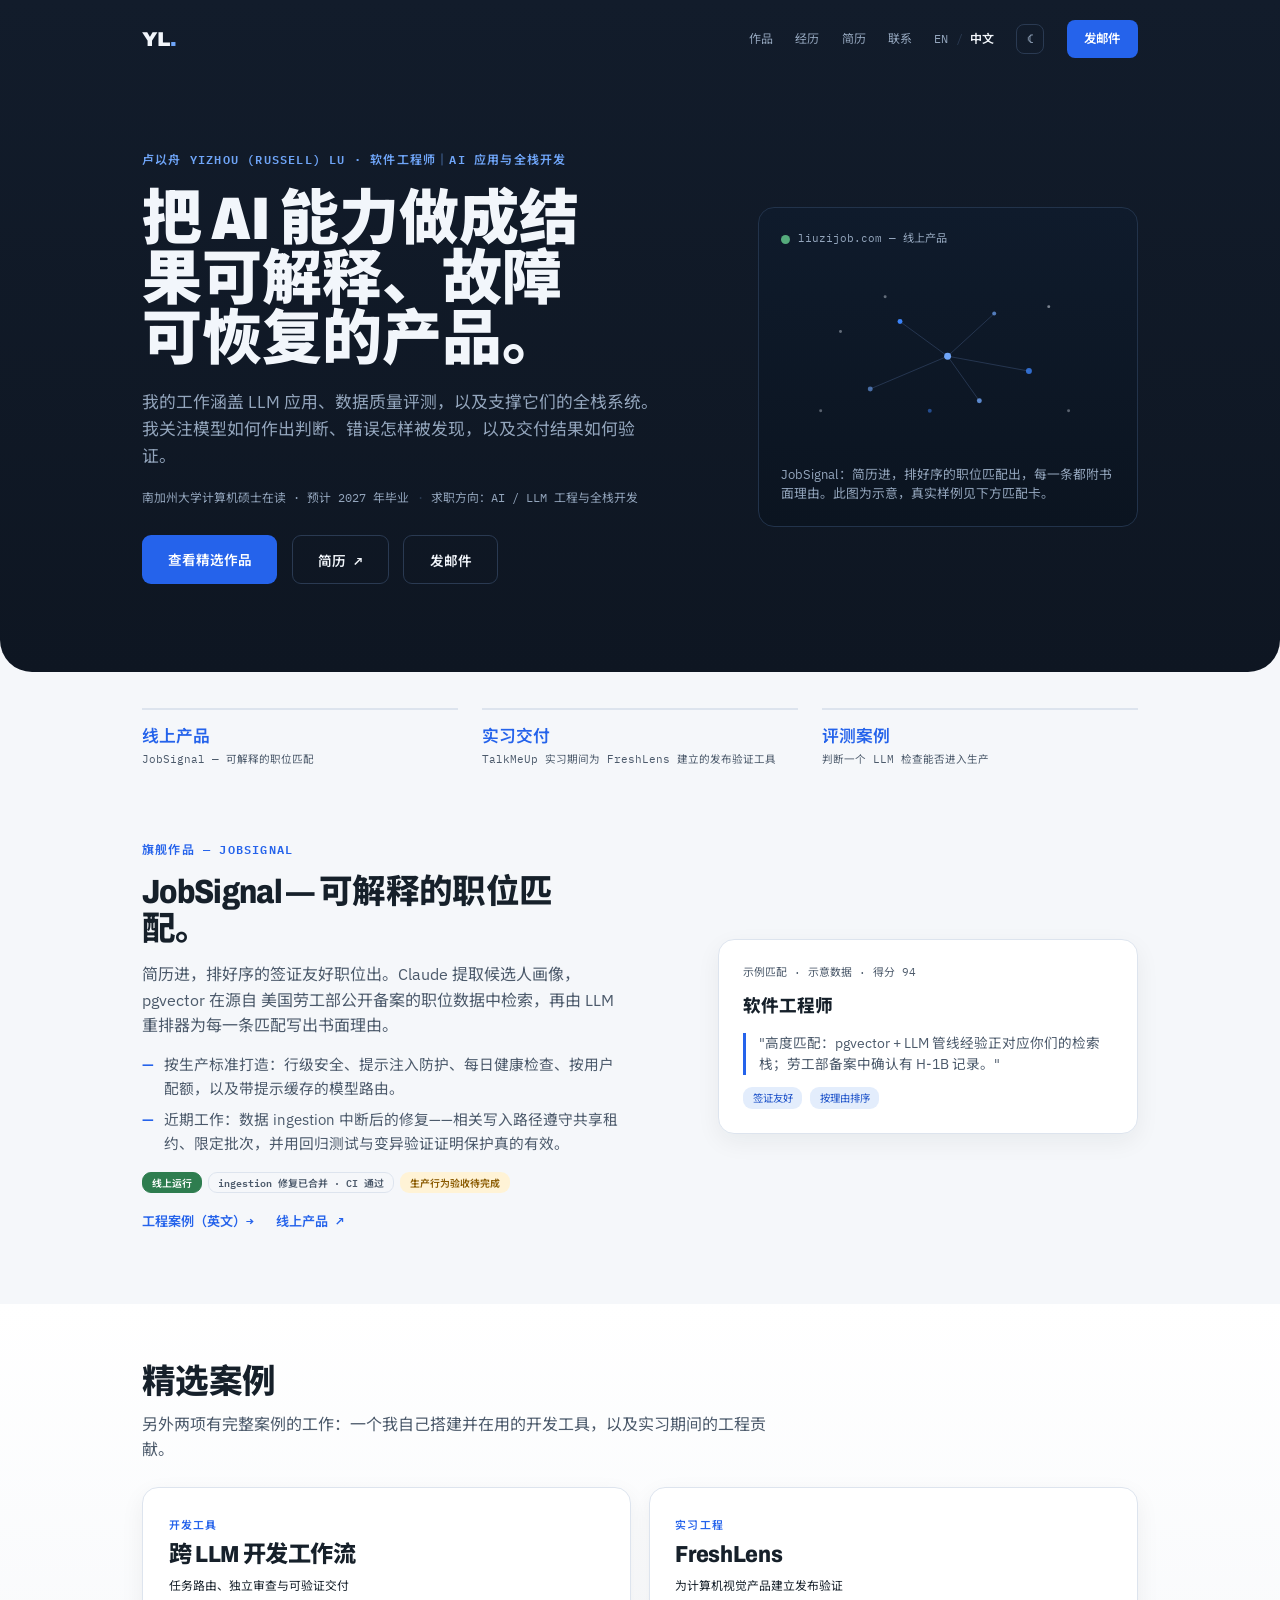
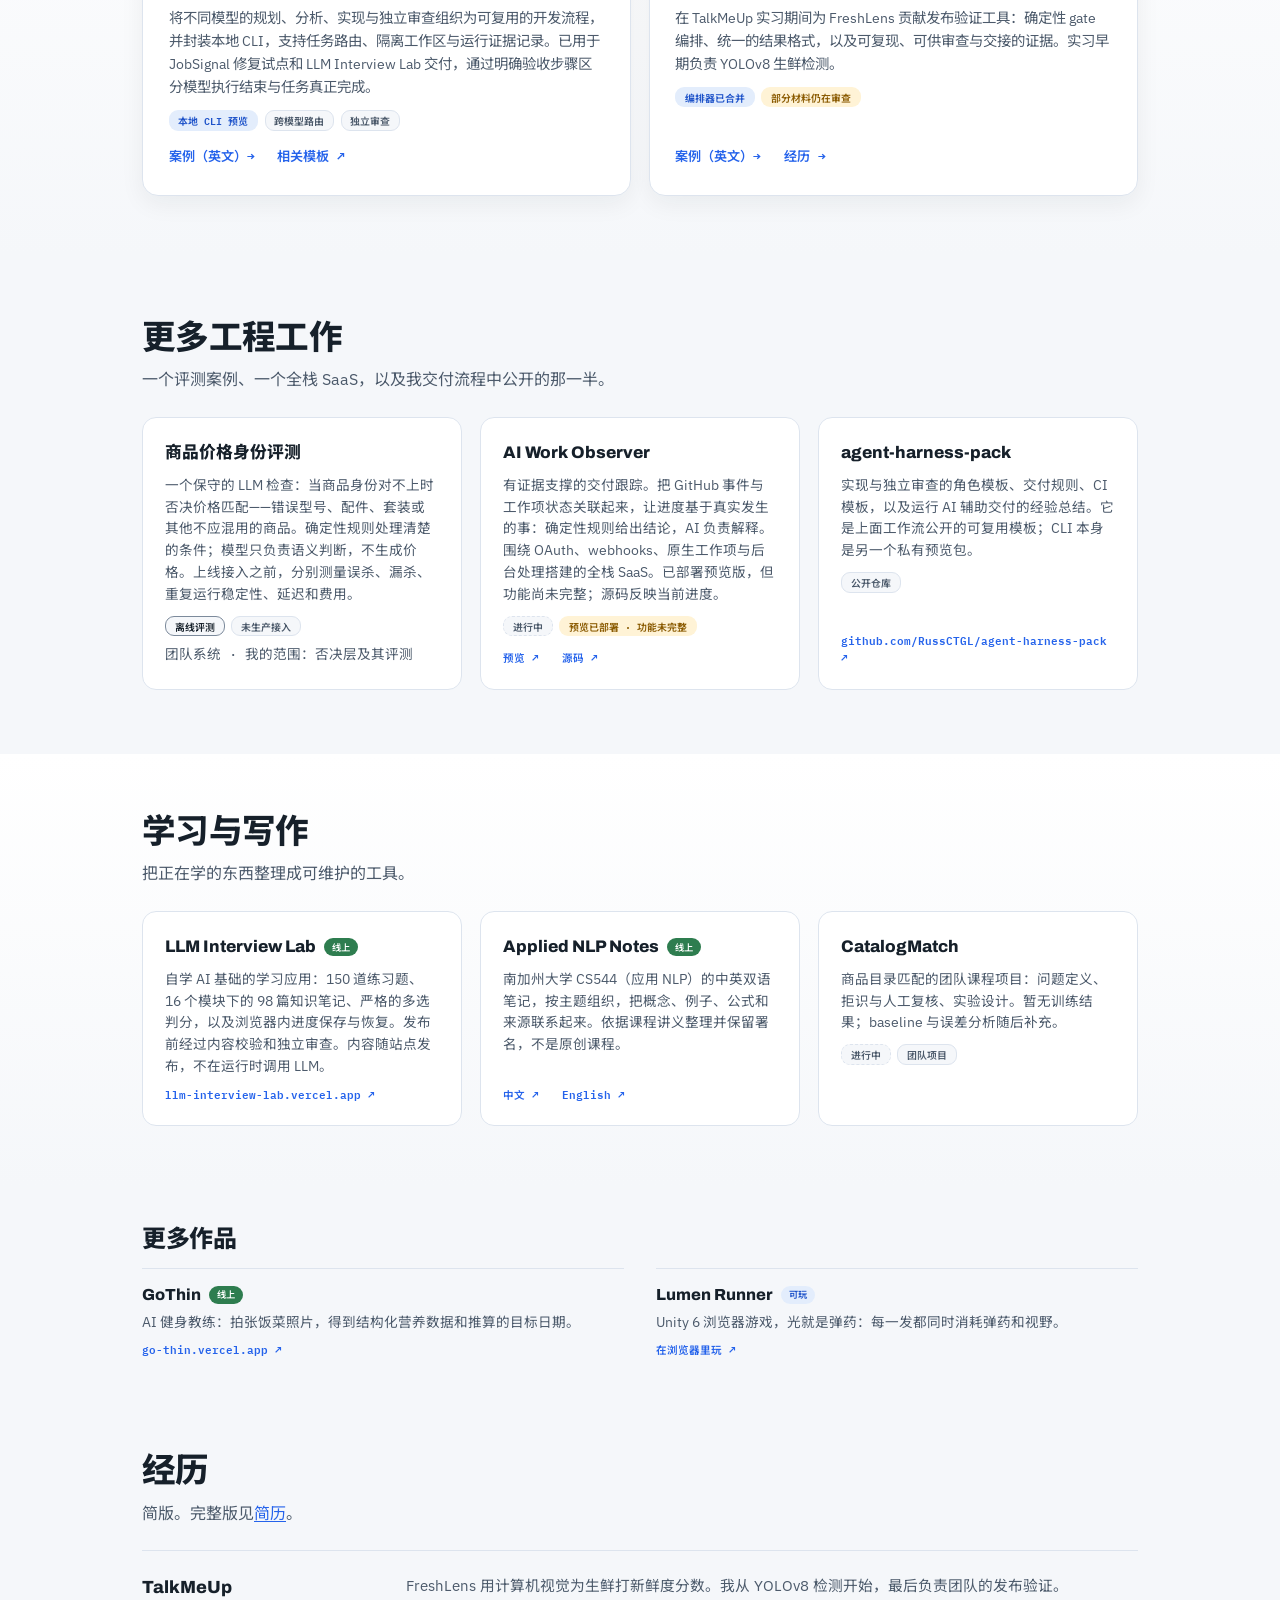
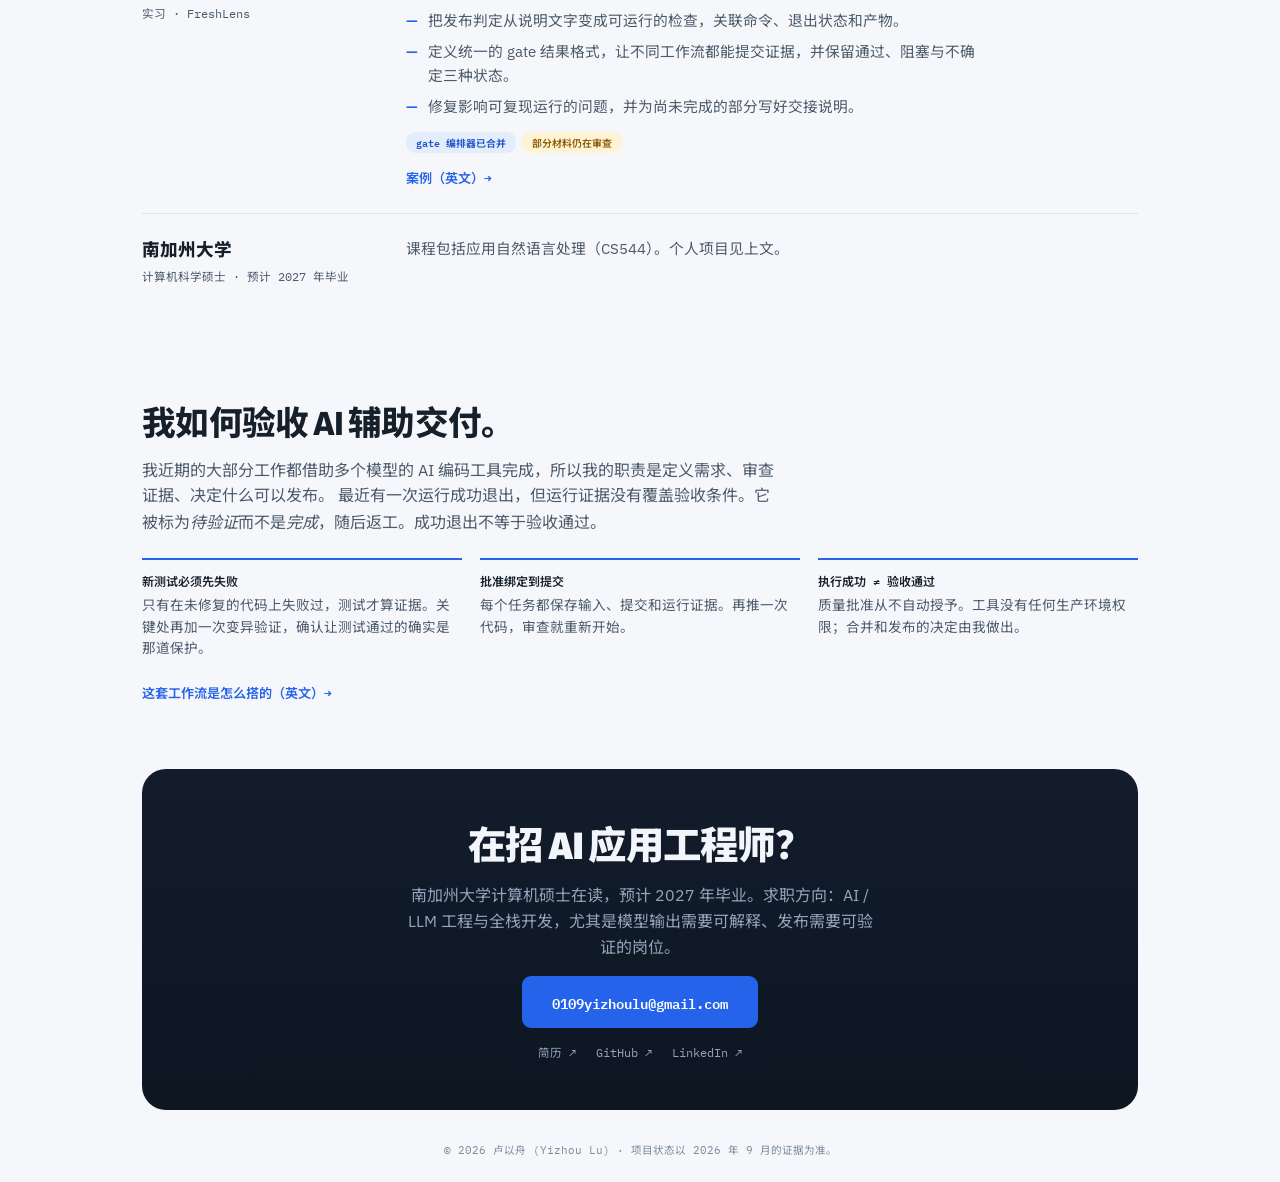
==== commit db205470: "Reposition as AI Applications & Full Stack portfolio with case studies - Hero: new positioning, USC " ====
--- a/zh.html
+++ b/zh.html
@@ -3,8 +3,8 @@
 <head>
   <meta charset="UTF-8">
   <meta name="viewport" content="width=device-width, initial-scale=1.0">
-  <title>卢以舟 (Yizhou Lu) — 软件工程师</title>
-  <meta name="description" content="卢以舟 (Yizhou Lu) 构建经得起生产考验的 AI 产品——LLM 管线、计算机视觉与完整技术栈,用测试与成本纪律证明可靠。">
+  <title>卢以舟 (Yizhou Lu) — 软件工程师｜AI 应用与全栈开发</title>
+  <meta name="description" content="卢以舟 (Yizhou Lu) 把 AI 能力做成结果可解释、故障可恢复的产品：LLM 应用、数据质量评测，以及支撑它们的全栈系统。南加州大学计算机硕士在读，预计 2027 年毕业。">
   <link rel="alternate" hreflang="en" href="index.html">
   <link rel="alternate" hreflang="zh-CN" href="zh.html">
   <link rel="preconnect" href="https://fonts.googleapis.com">
@@ -24,6 +24,8 @@
       <a class="wordmark" href="#top">YL<span class="wordmark-dot">.</span></a>
       <nav class="site-nav" aria-label="主导航">
         <a href="#work">作品</a>
+        <a href="#experience">经历</a>
+        <a href="resume.pdf" target="_blank" rel="noopener">简历</a>
         <a href="#contact">联系</a>
       </nav>
       <nav class="lang-switch" aria-label="语言">
@@ -38,20 +40,25 @@
     <main id="top" tabindex="-1">
     <section class="hero">
       <div class="hero-copy">
-        <p class="kicker kicker--band reveal">卢以舟 (Russell Lu) · 软件工程师</p>
-        <h1 class="hero-title reveal d1">经得起生产考验的 AI 产品。</h1>
+        <p class="kicker kicker--band reveal">卢以舟 Yizhou (Russell) Lu · 软件工程师｜AI 应用与全栈开发</p>
+        <h1 class="hero-title reveal d1">把 AI 能力做成结果可解释、故障可恢复的产品。</h1>
         <p class="hero-sub reveal d2">
-          我端到端地构建 LLM 管线、计算机视觉,以及围绕它们的完整技术栈——
-          并用测试与成本纪律证明它们真的可靠。
+          我的工作涵盖 LLM 应用、数据质量评测，以及支撑它们的全栈系统。
+          我关注模型如何作出判断、错误怎样被发现，以及交付结果如何验证。
+        </p>
+        <p class="hero-meta reveal d2">
+          <span>南加州大学计算机硕士在读 · 预计 2027 年毕业</span>
+          <span>求职方向：AI / LLM 工程与全栈开发</span>
         </p>
         <div class="hero-actions reveal d3">
-          <a class="btn btn--primary" href="mailto:0109yizhoulu@gmail.com">发邮件</a>
-          <a class="btn btn--ghost" href="https://www.liuzijob.com/" target="_blank" rel="noopener">看看线上的 JobSignal ↗</a>
+          <a class="btn btn--primary" href="#work">查看精选作品</a>
+          <a class="btn btn--ghost" href="resume.pdf" target="_blank" rel="noopener">简历 ↗</a>
+          <a class="btn btn--ghost" href="mailto:0109yizhoulu@gmail.com">发邮件</a>
         </div>
       </div>
 
-      <aside class="galaxy-panel reveal d3" aria-label="JobSignal,线上运行于 liuzijob.com">
-        <p class="live-line"><span class="live-dot" aria-hidden="true"></span>liuzijob.com — 线上运行中</p>
+      <aside class="galaxy-panel reveal d3" aria-label="JobSignal，线上运行于 liuzijob.com">
+        <p class="live-line"><span class="live-dot" aria-hidden="true"></span>liuzijob.com — 线上产品</p>
         <svg class="galaxy" viewBox="0 0 336 190" aria-hidden="true">
           <path d="M120 60 L168 95 L215 52" />
           <path d="M168 95 L250 110" />
@@ -69,41 +76,56 @@
           <circle cx="40" cy="150" r="1.5" class="g-c f35" />
           <circle cx="105" cy="35" r="1.5" class="g-c f40" />
         </svg>
-        <p class="galaxy-caption">每个点都是一个真实职位;离你最近的就是你的匹配——每条都附书面理由。</p>
+        <p class="galaxy-caption">JobSignal：简历进，排好序的职位匹配出，每一条都附书面理由。此图为示意，真实样例见下方匹配卡。</p>
       </aside>
     </section>
     </main>
   </div>
 
-  <!-- ============ PROOF STRIP ============ -->
-  <section class="proof" aria-label="关键数字">
-    <div class="proof-item"><span class="proof-num">8,400+</span><span class="proof-label">线上产品已收录职位</span></div>
-    <div class="proof-item"><span class="proof-num">254</span><span class="proof-label">单元测试 + Playwright 端到端</span></div>
-    <div class="proof-item"><span class="proof-num">60+</span><span class="proof-label">通过独立审查的 PR</span></div>
-    <div class="proof-item"><span class="proof-num">$1–2</span><span class="proof-label">每用户每月 LLM 成本</span></div>
-  </section>
+  <!-- ============ ENTRY STRIP ============ -->
+  <nav class="proof" aria-label="从哪里开始">
+    <a class="proof-item" href="#work">
+      <span class="proof-num">线上产品</span>
+      <span class="proof-label">JobSignal — 可解释的职位匹配</span>
+    </a>
+    <a class="proof-item" href="#experience">
+      <span class="proof-num">实习交付</span>
+      <span class="proof-label">TalkMeUp 实习期间为 FreshLens 建立的发布验证工具</span>
+    </a>
+    <a class="proof-item" href="#more-work">
+      <span class="proof-num">评测案例</span>
+      <span class="proof-label">判断一个 LLM 检查能否进入生产</span>
+    </a>
+  </nav>
 
   <!-- ============ FLAGSHIP ============ -->
   <section class="section flagship" id="work">
     <div class="flagship-copy">
       <p class="kicker">旗舰作品 — JobSignal</p>
-      <h2>上线运行的产品,不是课程作业。</h2>
+      <h2>JobSignal — 可解释的职位匹配。</h2>
       <p class="section-body">
-        简历进,排好序的签证友好职位出。Claude 提取候选人画像,pgvector 在
-        8,400+ 个职位中检索——数据源自 27,428 条真实的美国劳工部备案——再由
-        LLM 重排器为每一条匹配写出书面理由。
+        简历进，排好序的签证友好职位出。Claude 提取候选人画像，pgvector 在源自
+        美国劳工部公开备案的职位数据中检索，再由 LLM 重排器为每一条匹配写出书面理由。
       </p>
       <ul class="dash-list">
-        <li>服务真实用户,按生产标准打造:行级安全、提示注入防护、每日健康检查。</li>
-        <li>通过配额、模型路由与提示缓存,把成本控制在每用户每月约 $1–2。</li>
+        <li>按生产标准打造：行级安全、提示注入防护、每日健康检查、按用户配额，以及带提示缓存的模型路由。</li>
+        <li>近期工作：数据 ingestion 中断后的修复——相关写入路径遵守共享租约、限定批次，并用回归测试与变异验证证明保护真的有效。</li>
       </ul>
-      <a class="text-link" href="https://www.liuzijob.com/" target="_blank" rel="noopener">去 liuzijob.com 试试 ↗</a>
-    </div>
-
-    <div class="match-card" role="img" aria-label="JobSignal 匹配卡片示例,带书面理由">
-      <p class="match-meta">示例匹配 · 得分 94</p>
+      <p class="status-row">
+        <span class="tag tag--live">线上运行</span>
+        <span class="tag">ingestion 修复已合并 · CI 通过</span>
+        <span class="tag tag--pending">生产行为验收待完成</span>
+      </p>
+      <p class="link-row">
+        <a class="text-link" href="work/jobsignal.html">工程案例（英文）→</a>
+        <a class="text-link" href="https://www.liuzijob.com/" target="_blank" rel="noopener">线上产品 ↗</a>
+      </p>
+    </div>
+
+    <div class="match-card" role="img" aria-label="JobSignal 匹配卡片示例，带书面理由，数据为示意">
+      <p class="match-meta">示例匹配 · 示意数据 · 得分 94</p>
       <p class="match-title">软件工程师</p>
-      <blockquote class="match-quote">"高度匹配:pgvector + LLM 管线经验正对应你们的检索栈;劳工部备案中确认有 H-1B 记录。"</blockquote>
+      <blockquote class="match-quote">"高度匹配：pgvector + LLM 管线经验正对应你们的检索栈；劳工部备案中确认有 H-1B 记录。"</blockquote>
       <div class="chips">
         <span class="chip">签证友好</span>
         <span class="chip">按理由排序</span>
@@ -111,50 +133,183 @@
     </div>
   </section>
 
-  <!-- ============ MORE SHIPPED ============ -->
-  <section class="shipped">
+  <!-- ============ SELECTED CASES ============ -->
+  <section class="shipped" id="selected">
     <div class="shipped-inner">
-      <h2>其他已上线的作品</h2>
+      <div class="section-head">
+        <h2>精选案例</h2>
+        <p class="section-body">另外两项有完整案例的工作：一个我自己搭建并在用的开发工具，以及实习期间的工程贡献。</p>
+      </div>
+      <div class="features">
+        <article class="feature">
+          <p class="kicker">开发工具</p>
+          <h3 class="feature-title">跨 LLM 开发工作流</h3>
+          <p class="feature-sub">任务路由、独立审查与可验证交付</p>
+          <p class="feature-body">将不同模型的规划、分析、实现与独立审查组织为可复用的开发流程，并封装本地 CLI，支持任务路由、隔离工作区与运行证据记录。已用于 JobSignal 修复试点和 LLM Interview Lab 交付，通过明确验收步骤区分模型执行结束与任务真正完成。</p>
+          <p class="status-row">
+            <span class="tag tag--preview">本地 CLI 预览</span>
+            <span class="tag">跨模型路由</span>
+            <span class="tag">独立审查</span>
+          </p>
+          <p class="link-row">
+            <a class="text-link" href="work/cross-llm-workflow.html">案例（英文）→</a>
+            <a class="text-link" href="https://github.com/RussCTGL/agent-harness-pack" target="_blank" rel="noopener">相关模板 ↗</a>
+          </p>
+        </article>
+        <article class="feature">
+          <p class="kicker">实习工程</p>
+          <h3 class="feature-title">FreshLens</h3>
+          <p class="feature-sub">为计算机视觉产品建立发布验证</p>
+          <p class="feature-body">在 TalkMeUp 实习期间为 FreshLens 贡献发布验证工具：确定性 gate 编排、统一的结果格式，以及可复现、可供审查与交接的证据。实习早期负责 YOLOv8 生鲜检测。</p>
+          <p class="status-row">
+            <span class="tag tag--merged">编排器已合并</span>
+            <span class="tag tag--pending">部分材料仍在审查</span>
+          </p>
+          <p class="link-row">
+            <a class="text-link" href="work/freshlens.html">案例（英文）→</a>
+            <a class="text-link" href="#experience">经历 →</a>
+          </p>
+        </article>
+      </div>
+    </div>
+  </section>
+
+  <!-- ============ MORE ENGINEERING WORK ============ -->
+  <section class="section" id="more-work">
+    <div class="section-head">
+      <h2>更多工程工作</h2>
+      <p class="section-body">一个评测案例、一个全栈 SaaS，以及我交付流程中公开的那一半。</p>
+    </div>
+    <div class="cards">
+      <article class="card">
+        <h3 class="card-title">商品价格身份评测</h3>
+        <p>一个保守的 LLM 检查：当商品身份对不上时否决价格匹配——错误型号、配件、套装或其他不应混用的商品。确定性规则处理清楚的条件；模型只负责语义判断，不生成价格。上线接入之前，分别测量误杀、漏杀、重复运行稳定性、延迟和费用。</p>
+        <p class="status-row"><span class="tag tag--offline">离线评测</span><span class="tag">未生产接入</span></p>
+        <p class="card-note">团队系统 · 我的范围：否决层及其评测</p>
+      </article>
+      <article class="card">
+        <h3 class="card-title">AI Work Observer</h3>
+        <p>有证据支撑的交付跟踪。把 GitHub 事件与工作项状态关联起来，让进度基于真实发生的事：确定性规则给出结论，AI 负责解释。围绕 OAuth、webhooks、原生工作项与后台处理搭建的全栈 SaaS。已部署预览版，但功能尚未完整；源码反映当前进度。</p>
+        <p class="status-row"><span class="tag tag--progress">进行中</span><span class="tag tag--pending">预览已部署 · 功能未完整</span></p>
+        <p class="link-row">
+          <a class="card-link" href="https://ai-work-observer.vercel.app/" target="_blank" rel="noopener">预览 ↗</a>
+          <a class="card-link" href="https://github.com/RussCTGL/ai-work-observer" target="_blank" rel="noopener">源码 ↗</a>
+        </p>
+      </article>
+      <article class="card">
+        <h3 class="card-title">agent-harness-pack</h3>
+        <p>实现与独立审查的角色模板、交付规则、CI 模板，以及运行 AI 辅助交付的经验总结。它是上面工作流公开的可复用模板；CLI 本身是另一个私有预览包。</p>
+        <p class="status-row"><span class="tag">公开仓库</span></p>
+        <a class="card-link" href="https://github.com/RussCTGL/agent-harness-pack" target="_blank" rel="noopener">github.com/RussCTGL/agent-harness-pack ↗</a>
+      </article>
+    </div>
+  </section>
+
+  <!-- ============ LEARNING & WRITING ============ -->
+  <section class="shipped" id="learning">
+    <div class="shipped-inner">
+      <div class="section-head">
+        <h2>学习与写作</h2>
+        <p class="section-body">把正在学的东西整理成可维护的工具。</p>
+      </div>
       <div class="cards">
         <article class="card">
-          <h3 class="card-title">FreshLens</h3>
-          <p>为生鲜打新鲜度分数的计算机视觉——我负责的 YOLOv8 检测把 9 个原始框收敛为 4 个正确标注,零误报。</p>
-          <p class="card-note">实习 · TalkMeUp</p>
+          <h3 class="card-title">LLM Interview Lab <span class="badge badge--live">线上</span></h3>
+          <p>自学 AI 基础的学习应用：150 道练习题、16 个模块下的 98 篇知识笔记、严格的多选判分，以及浏览器内进度保存与恢复。发布前经过内容校验和独立审查。内容随站点发布，不在运行时调用 LLM。</p>
+          <a class="card-link" href="https://llm-interview-lab.vercel.app/" target="_blank" rel="noopener">llm-interview-lab.vercel.app ↗</a>
         </article>
         <article class="card">
-          <h3 class="card-title">GoThin <span class="badge badge--live">线上</span></h3>
-          <p>AI 健身教练——拍张饭菜照片,得到结构化营养数据和按你真实记录推算的目标日期。</p>
-          <a class="card-link" href="https://go-thin.vercel.app/" target="_blank" rel="noopener">go-thin.vercel.app ↗</a>
+          <h3 class="card-title">Applied NLP Notes <span class="badge badge--live">线上</span></h3>
+          <p>南加州大学 CS544（应用 NLP）的中英双语笔记，按主题组织，把概念、例子、公式和来源联系起来。依据课程讲义整理并保留署名，不是原创课程。</p>
+          <p class="link-row">
+            <a class="card-link" href="https://cs544-notes-site.vercel.app/zh/" target="_blank" rel="noopener">中文 ↗</a>
+            <a class="card-link" href="https://cs544-notes-site.vercel.app/" target="_blank" rel="noopener">English ↗</a>
+          </p>
         </article>
         <article class="card">
-          <h3 class="card-title">Lumen Runner <span class="badge badge--play">可玩</span></h3>
-          <p>Unity 6 浏览器游戏,光就是弹药——每一发都同时消耗弹药和视野。</p>
-          <a class="card-link" href="https://russctgl.github.io/gold-final-build/" target="_blank" rel="noopener">在浏览器里玩 ↗</a>
-        </article>
-      </div>
-    </div>
-  </section>
-
-  <!-- ============ DISCIPLINE ============ -->
+          <h3 class="card-title">CatalogMatch</h3>
+          <p>商品目录匹配的团队课程项目：问题定义、拒识与人工复核、实验设计。暂无训练结果；baseline 与误差分析随后补充。</p>
+          <p class="status-row"><span class="tag tag--progress">进行中</span><span class="tag">团队项目</span></p>
+        </article>
+      </div>
+    </div>
+  </section>
+
+  <!-- ============ MORE WORK ============ -->
+  <section class="section section--tight" id="more">
+    <h2 class="h2--small">更多作品</h2>
+    <ul class="mini-list">
+      <li>
+        <span class="mini-title">GoThin <span class="badge badge--live">线上</span></span>
+        <span class="mini-body">AI 健身教练：拍张饭菜照片，得到结构化营养数据和推算的目标日期。</span>
+        <a class="card-link" href="https://go-thin.vercel.app/" target="_blank" rel="noopener">go-thin.vercel.app ↗</a>
+      </li>
+      <li>
+        <span class="mini-title">Lumen Runner <span class="badge badge--play">可玩</span></span>
+        <span class="mini-body">Unity 6 浏览器游戏，光就是弹药：每一发都同时消耗弹药和视野。</span>
+        <a class="card-link" href="https://russctgl.github.io/gold-final-build/" target="_blank" rel="noopener">在浏览器里玩 ↗</a>
+      </li>
+    </ul>
+  </section>
+
+  <!-- ============ EXPERIENCE ============ -->
+  <section class="section experience" id="experience">
+    <div class="section-head">
+      <h2>经历</h2>
+      <p class="section-body">简版。完整版见<a class="inline-link" href="resume.pdf" target="_blank" rel="noopener">简历</a>。</p>
+    </div>
+    <dl class="xp">
+      <div class="xp-item">
+        <dt>
+          <span class="xp-org">TalkMeUp</span>
+          <span class="xp-role">实习 · FreshLens</span>
+        </dt>
+        <dd>
+          <p>FreshLens 用计算机视觉为生鲜打新鲜度分数。我从 YOLOv8 检测开始，最后负责团队的发布验证。</p>
+          <ul class="dash-list">
+            <li>把发布判定从说明文字变成可运行的检查，关联命令、退出状态和产物。</li>
+            <li>定义统一的 gate 结果格式，让不同工作流都能提交证据，并保留通过、阻塞与不确定三种状态。</li>
+            <li>修复影响可复现运行的问题，并为尚未完成的部分写好交接说明。</li>
+          </ul>
+          <p class="status-row"><span class="tag tag--merged">gate 编排器已合并</span><span class="tag tag--pending">部分材料仍在审查</span></p>
+          <a class="text-link" href="work/freshlens.html">案例（英文）→</a>
+        </dd>
+      </div>
+      <div class="xp-item">
+        <dt>
+          <span class="xp-org">南加州大学</span>
+          <span class="xp-role">计算机科学硕士 · 预计 2027 年毕业</span>
+        </dt>
+        <dd>
+          <p>课程包括应用自然语言处理（CS544）。个人项目见上文。</p>
+        </dd>
+      </div>
+    </dl>
+  </section>
+
+  <!-- ============ VALIDATION ============ -->
   <section class="section discipline">
-    <h2>为什么可靠:没有靠信任的合并。</h2>
+    <h2>我如何验收 AI 辅助交付。</h2>
     <p class="section-body">
-      JobSignal 由我指挥的九个分工明确的 AI 代理构建——没有任何代理能批准自己的工作。这些习惯放到任何团队都成立:
+      我近期的大部分工作都借助多个模型的 AI 编码工具完成，所以我的职责是定义需求、审查证据、决定什么可以发布。
+      最近有一次运行成功退出，但运行证据没有覆盖验收条件。它被标为<em>待验证</em>而不是<em>完成</em>，随后返工。成功退出不等于验收通过。
     </p>
     <div class="rules-grid">
-      <div class="rule"><span class="rule-k">新测试必须先失败</span>只有在未修复的代码上失败过,测试才算证据。</div>
-      <div class="rule"><span class="rule-k">批准绑定到 SHA</span>再推一次代码,审查就重新开始。</div>
-      <div class="rule"><span class="rule-k">合并只能由人执行</span>代理没有任何生产环境权限——合并永远由我完成。</div>
-    </div>
+      <div class="rule"><span class="rule-k">新测试必须先失败</span>只有在未修复的代码上失败过，测试才算证据。关键处再加一次变异验证，确认让测试通过的确实是那道保护。</div>
+      <div class="rule"><span class="rule-k">批准绑定到提交</span>每个任务都保存输入、提交和运行证据。再推一次代码，审查就重新开始。</div>
+      <div class="rule"><span class="rule-k">执行成功 ≠ 验收通过</span>质量批准从不自动授予。工具没有任何生产环境权限；合并和发布的决定由我做出。</div>
+    </div>
+    <a class="text-link" href="work/cross-llm-workflow.html">这套工作流是怎么搭的（英文）→</a>
   </section>
 
   <!-- ============ CLOSING CTA ============ -->
   <section class="cta-wrap" id="contact">
     <div class="band band--cta">
-      <h2 class="cta-title">在招 AI 产品工程师?</h2>
-      <p class="cta-sub">南加州大学计算机硕士在读,2027 年毕业。在找 LLM 系统与生产纪律交汇的工程岗位。</p>
+      <h2 class="cta-title">在招 AI 应用工程师？</h2>
+      <p class="cta-sub">南加州大学计算机硕士在读，预计 2027 年毕业。求职方向：AI / LLM 工程与全栈开发，尤其是模型输出需要可解释、发布需要可验证的岗位。</p>
       <a class="btn btn--primary btn--lg" href="mailto:0109yizhoulu@gmail.com">0109yizhoulu@gmail.com</a>
       <div class="cta-links">
+        <a href="resume.pdf" target="_blank" rel="noopener">简历 ↗</a>
         <a href="https://github.com/RussCTGL" target="_blank" rel="noopener">GitHub ↗</a>
         <a href="http://linkedin.com/in/yizhou-lu-7034b0286" target="_blank" rel="noopener">LinkedIn ↗</a>
       </div>
@@ -162,7 +317,7 @@
   </section>
 
   <footer class="site-footer">
-    <p>© 2026 卢以舟 (Yizhou Lu)</p>
+    <p>© 2026 卢以舟 (Yizhou Lu) · 项目状态以 2026 年 9 月的证据为准。</p>
   </footer>
 
   <script src="main.js"></script>
--- a/styles.css
+++ b/styles.css
@@ -1,5 +1,5 @@
 /* ============================================================
-   Yizhou Lu — personal site (product landing)
+   Yizhou Lu — personal site (portfolio landing + case studies)
    Palette
      paper      #F5F7FA   cool blue-gray ground
      card       #FFFFFF   raised surfaces
@@ -352,16 +352,23 @@
   margin: 0 auto;
   padding: 2.25rem 2rem 0.5rem;
   display: grid;
-  grid-template-columns: repeat(4, minmax(0, 1fr));
+  grid-template-columns: repeat(3, minmax(0, 1fr));
   gap: 1.5rem;
 }
-.proof-item { display: flex; flex-direction: column; }
+.proof-item {
+  display: flex;
+  flex-direction: column;
+  text-decoration: none;
+  border-top: 2px solid var(--line);
+  padding-top: 0.75rem;
+  transition: border-color 0.25s ease;
+}
+.proof-item:hover { color: inherit; border-color: var(--blue); }
 .proof-num {
   font-family: var(--mono);
-  font-size: 1.4rem;
+  font-size: 1.05rem;
   font-weight: 600;
   color: var(--blue);
-  font-variant-numeric: tabular-nums;
 }
 .proof-label {
   font-family: var(--mono);
@@ -643,6 +650,323 @@
   transform: translateY(0);
 }
 
+
+/* ---------- hero meta ---------- */
+
+.hero-meta {
+  display: flex;
+  flex-wrap: wrap;
+  gap: 0.35rem 1.4rem;
+  font-family: var(--mono);
+  font-size: 0.74rem;
+  color: var(--band-soft);
+}
+.hero-meta span { position: relative; }
+.hero-meta span + span::before {
+  content: "\00B7";
+  position: absolute;
+  left: -0.9rem;
+  color: var(--band-line);
+}
+
+/* ---------- status tags & link rows ---------- */
+
+.status-row {
+  display: flex;
+  flex-wrap: wrap;
+  gap: 0.4rem;
+  margin-top: 0.15rem;
+}
+.tag {
+  font-family: var(--mono);
+  font-size: 0.62rem;
+  font-weight: 600;
+  line-height: 1.5;
+  color: var(--ink-soft);
+  background: var(--paper);
+  border: 1px solid var(--line);
+  border-radius: 9px;
+  padding: 0.12rem 0.55rem;
+  white-space: nowrap;
+}
+.tag--live     { color: #FFFFFF; background: var(--live); border-color: var(--live); }
+.tag--merged   { color: var(--blue-tint-ink); background: var(--blue-tint); border-color: transparent; }
+.tag--preview  { color: var(--blue-tint-ink); background: var(--blue-tint); border-color: transparent; }
+.tag--offline  { color: var(--ink); border-color: var(--ink-faint); }
+.tag--pending  { color: #8A5A00; background: #FFF3D6; border-color: transparent; }
+.tag--progress { color: var(--ink-soft); border-style: dashed; }
+:root[data-theme="dark"] .tag--pending { color: #F5C97A; background: #3A2C10; }
+@media (prefers-color-scheme: dark) {
+  :root:not([data-theme="light"]) .tag--pending { color: #F5C97A; background: #3A2C10; }
+}
+
+.link-row {
+  display: flex;
+  flex-wrap: wrap;
+  gap: 0.4rem 1.4rem;
+  margin-top: 0.25rem;
+}
+.link-row .text-link, .link-row .card-link { margin-top: 0; }
+.card .link-row { margin-top: auto; }
+
+.inline-link { color: var(--blue); text-decoration-thickness: 1px; text-underline-offset: 2px; }
+.inline-link:hover { color: var(--blue-deep); }
+
+.section-head {
+  display: flex;
+  flex-direction: column;
+  gap: 0.25rem;
+  margin-bottom: 1.5rem;
+}
+.section-head .section-body { margin-top: 0.4rem; }
+.shipped-inner .section-head { margin-bottom: 0; }
+
+.section--tight { padding-top: 2.5rem; padding-bottom: 2.5rem; }
+.h2--small { font-size: clamp(1.2rem, 2.2vw, 1.5rem); }
+
+/* ---------- featured cases ---------- */
+
+.features {
+  display: grid;
+  grid-template-columns: repeat(2, minmax(0, 1fr));
+  gap: 1.1rem;
+}
+.feature {
+  background: var(--card);
+  border: 1px solid var(--line);
+  border-radius: 16px;
+  padding: 1.7rem 1.6rem;
+  display: flex;
+  flex-direction: column;
+  gap: 0.6rem;
+  box-shadow: 0 8px 24px var(--shadow);
+  transition: transform 0.25s ease, box-shadow 0.25s ease, border-color 0.25s ease;
+}
+.feature:hover {
+  transform: translateY(-3px);
+  box-shadow: 0 12px 30px var(--shadow-hover);
+  border-color: #B9CFF3;
+}
+.feature .kicker { font-size: 0.68rem; }
+.feature-title {
+  font-family: var(--display);
+  font-weight: 800;
+  font-stretch: 88%;
+  font-size: 1.45rem;
+  letter-spacing: -0.015em;
+  line-height: 1.1;
+}
+.feature-sub {
+  font-family: var(--mono);
+  font-size: 0.74rem;
+  color: var(--ink);
+}
+.feature-body {
+  font-size: 0.9rem;
+  color: var(--ink-soft);
+}
+.feature .link-row { margin-top: auto; padding-top: 0.4rem; }
+
+/* ---------- mini list (more work) ---------- */
+
+.mini-list {
+  list-style: none;
+  display: grid;
+  grid-template-columns: repeat(2, minmax(0, 1fr));
+  gap: 1rem 2rem;
+  margin-top: 1rem;
+}
+.mini-list li {
+  display: flex;
+  flex-direction: column;
+  gap: 0.3rem;
+  border-top: 1px solid var(--line);
+  padding-top: 0.8rem;
+}
+.mini-title {
+  font-family: var(--display);
+  font-weight: 800;
+  font-size: 1rem;
+  display: flex;
+  align-items: center;
+  gap: 0.5rem;
+}
+.mini-body { font-size: 0.85rem; color: var(--ink-soft); }
+.mini-list .card-link { margin-top: 0.1rem; }
+
+/* ---------- experience ---------- */
+
+.experience { padding-top: 3.5rem; }
+.xp {
+  display: flex;
+  flex-direction: column;
+  gap: 1.5rem;
+}
+.xp-item {
+  display: grid;
+  grid-template-columns: 15rem minmax(0, 1fr);
+  gap: 1.5rem;
+  border-top: 1px solid var(--line);
+  padding-top: 1.4rem;
+}
+.xp-item dt { display: flex; flex-direction: column; gap: 0.2rem; }
+.xp-org {
+  font-family: var(--display);
+  font-weight: 800;
+  font-size: 1.1rem;
+}
+.xp-role {
+  font-family: var(--mono);
+  font-size: 0.72rem;
+  color: var(--ink-soft);
+}
+.xp-item dd {
+  display: flex;
+  flex-direction: column;
+  gap: 0.7rem;
+  color: var(--ink-soft);
+  font-size: 0.92rem;
+}
+.xp-item dd .dash-list { max-width: 36rem; }
+
+.discipline .text-link { display: inline-block; margin-top: 1.4rem; }
+
+/* ---------- case study pages ---------- */
+
+.band--case { border-radius: 0 0 24px 24px; }
+.case-hero {
+  max-width: var(--maxw);
+  margin: 0 auto;
+  padding: 3rem 2rem 3.5rem;
+  display: flex;
+  flex-direction: column;
+  gap: 1rem;
+}
+.case-hero h1 {
+  font-family: var(--display);
+  font-weight: 900;
+  font-stretch: 82%;
+  font-size: clamp(2rem, 4.5vw, 3.1rem);
+  line-height: 1.05;
+  letter-spacing: -0.025em;
+  max-width: 44rem;
+  text-wrap: balance;
+}
+.case-lede { color: var(--band-soft); max-width: 40rem; font-size: 1.02rem; }
+.case-hero .tag { background: rgba(255,255,255,0.05); border-color: var(--band-line); color: var(--band-ink); }
+.case-hero .tag--live { background: var(--live); border-color: var(--live); color: #FFFFFF; }
+.case-hero .tag--pending { color: #F5C97A; background: #3A2C10; border-color: transparent; }
+.case-hero .link-row a { color: var(--blue-bright); }
+.case-hero .link-row a:hover { color: var(--band-ink); }
+.crumb {
+  font-family: var(--mono);
+  font-size: 0.72rem;
+  color: var(--band-soft);
+  text-decoration: none;
+}
+.crumb:hover { color: var(--band-ink); }
+
+.case {
+  max-width: 46rem;
+  margin: 0 auto;
+  padding: 3rem 2rem 4rem;
+  display: flex;
+  flex-direction: column;
+  gap: 2.4rem;
+}
+.case-block { display: flex; flex-direction: column; gap: 0.8rem; }
+.case-block h2 { font-size: clamp(1.25rem, 2.4vw, 1.6rem); }
+.case-block p, .case-block li { color: var(--ink-soft); font-size: 0.95rem; }
+.case-block .dash-list { font-size: 0.95rem; max-width: none; }
+.case-block strong { color: var(--ink); font-weight: 600; }
+.case-block code {
+  font-family: var(--mono);
+  font-size: 0.85em;
+  color: var(--ink);
+  background: var(--blue-tint);
+  border-radius: 4px;
+  padding: 0.05em 0.35em;
+}
+.case-block .status-row { margin-top: 0.3rem; }
+
+.flow {
+  list-style: none;
+  counter-reset: step;
+  display: flex;
+  flex-direction: column;
+  gap: 0.35rem;
+  background: var(--card);
+  border: 1px solid var(--line);
+  border-radius: 14px;
+  padding: 1.2rem 1.4rem;
+  margin-top: 0.3rem;
+}
+.flow li {
+  display: grid;
+  grid-template-columns: 1.6rem minmax(0, 1fr) auto;
+  gap: 0.6rem;
+  align-items: baseline;
+  font-family: var(--mono);
+  font-size: 0.8rem;
+  color: var(--ink);
+}
+.flow li::before {
+  counter-increment: step;
+  content: counter(step);
+  color: var(--blue);
+  font-weight: 600;
+}
+.flow .who {
+  font-size: 0.62rem;
+  color: var(--ink-soft);
+  border: 1px solid var(--line);
+  border-radius: 9px;
+  padding: 0.05rem 0.5rem;
+  white-space: nowrap;
+}
+.flow .who--cli { color: var(--blue-tint-ink); background: var(--blue-tint); border-color: transparent; }
+.flow-legend {
+  font-family: var(--mono);
+  font-size: 0.7rem;
+  color: var(--ink-faint);
+  margin-top: 0.4rem;
+}
+
+.fact-table {
+  width: 100%;
+  border-collapse: collapse;
+  font-size: 0.88rem;
+  margin-top: 0.3rem;
+}
+.fact-table th, .fact-table td {
+  text-align: left;
+  vertical-align: top;
+  padding: 0.6rem 0.75rem 0.6rem 0;
+  border-top: 1px solid var(--line);
+  color: var(--ink-soft);
+}
+.fact-table th {
+  font-family: var(--mono);
+  font-size: 0.72rem;
+  font-weight: 600;
+  color: var(--ink);
+  width: 11rem;
+}
+.fact-table tr:last-child td, .fact-table tr:last-child th { border-bottom: 1px solid var(--line); }
+
+.case-foot {
+  max-width: 46rem;
+  margin: 0 auto;
+  padding: 0 2rem 3rem;
+  display: flex;
+  flex-wrap: wrap;
+  gap: 1rem 2rem;
+  font-family: var(--mono);
+  font-size: 0.78rem;
+}
+.case-foot a { color: var(--blue); text-decoration: none; }
+.case-foot a:hover { color: var(--blue-deep); }
+
 /* ---------- responsive ---------- */
 
 @media (max-width: 900px) {
@@ -652,7 +976,13 @@
   .match-card { width: 100%; }
   .cards { grid-template-columns: 1fr; }
   .rules-grid { grid-template-columns: 1fr; }
-  .proof { grid-template-columns: repeat(2, minmax(0, 1fr)); gap: 1rem; padding-top: 1.5rem; }
+  .proof { grid-template-columns: 1fr; gap: 1rem; padding-top: 1.5rem; }
+  .features { grid-template-columns: 1fr; }
+  .mini-list { grid-template-columns: 1fr; }
+  .xp-item { grid-template-columns: 1fr; gap: 0.8rem; }
+  .flow li { grid-template-columns: 1.6rem minmax(0, 1fr); }
+  .flow .who { grid-column: 2; justify-self: start; }
+  .fact-table th { width: 8rem; }
 }
 
 @media (max-width: 640px) {
@@ -662,7 +992,7 @@
   .band--hero { border-radius: 0 0 24px 24px; }
   .hero-actions { flex-direction: column; }
   .hero-actions .btn { text-align: center; }
-  .section, .shipped-inner { padding-left: 1.25rem; padding-right: 1.25rem; }
+  .section, .shipped-inner, .case, .case-hero, .case-foot { padding-left: 1.25rem; padding-right: 1.25rem; }
   .cta-wrap { padding-left: 0.9rem; padding-right: 0.9rem; }
   .band--cta { border-radius: 20px; padding: 2.5rem 1.25rem 2.25rem; }
 }
@@ -677,5 +1007,5 @@
     transform: none !important;
   }
   .scroll-reveal { opacity: 1; transform: none; transition: none; }
-  .btn, .card, .theme-toggle { transition: none; }
-}
+  .btn, .card, .feature, .theme-toggle, .proof-item { transition: none; }
+}
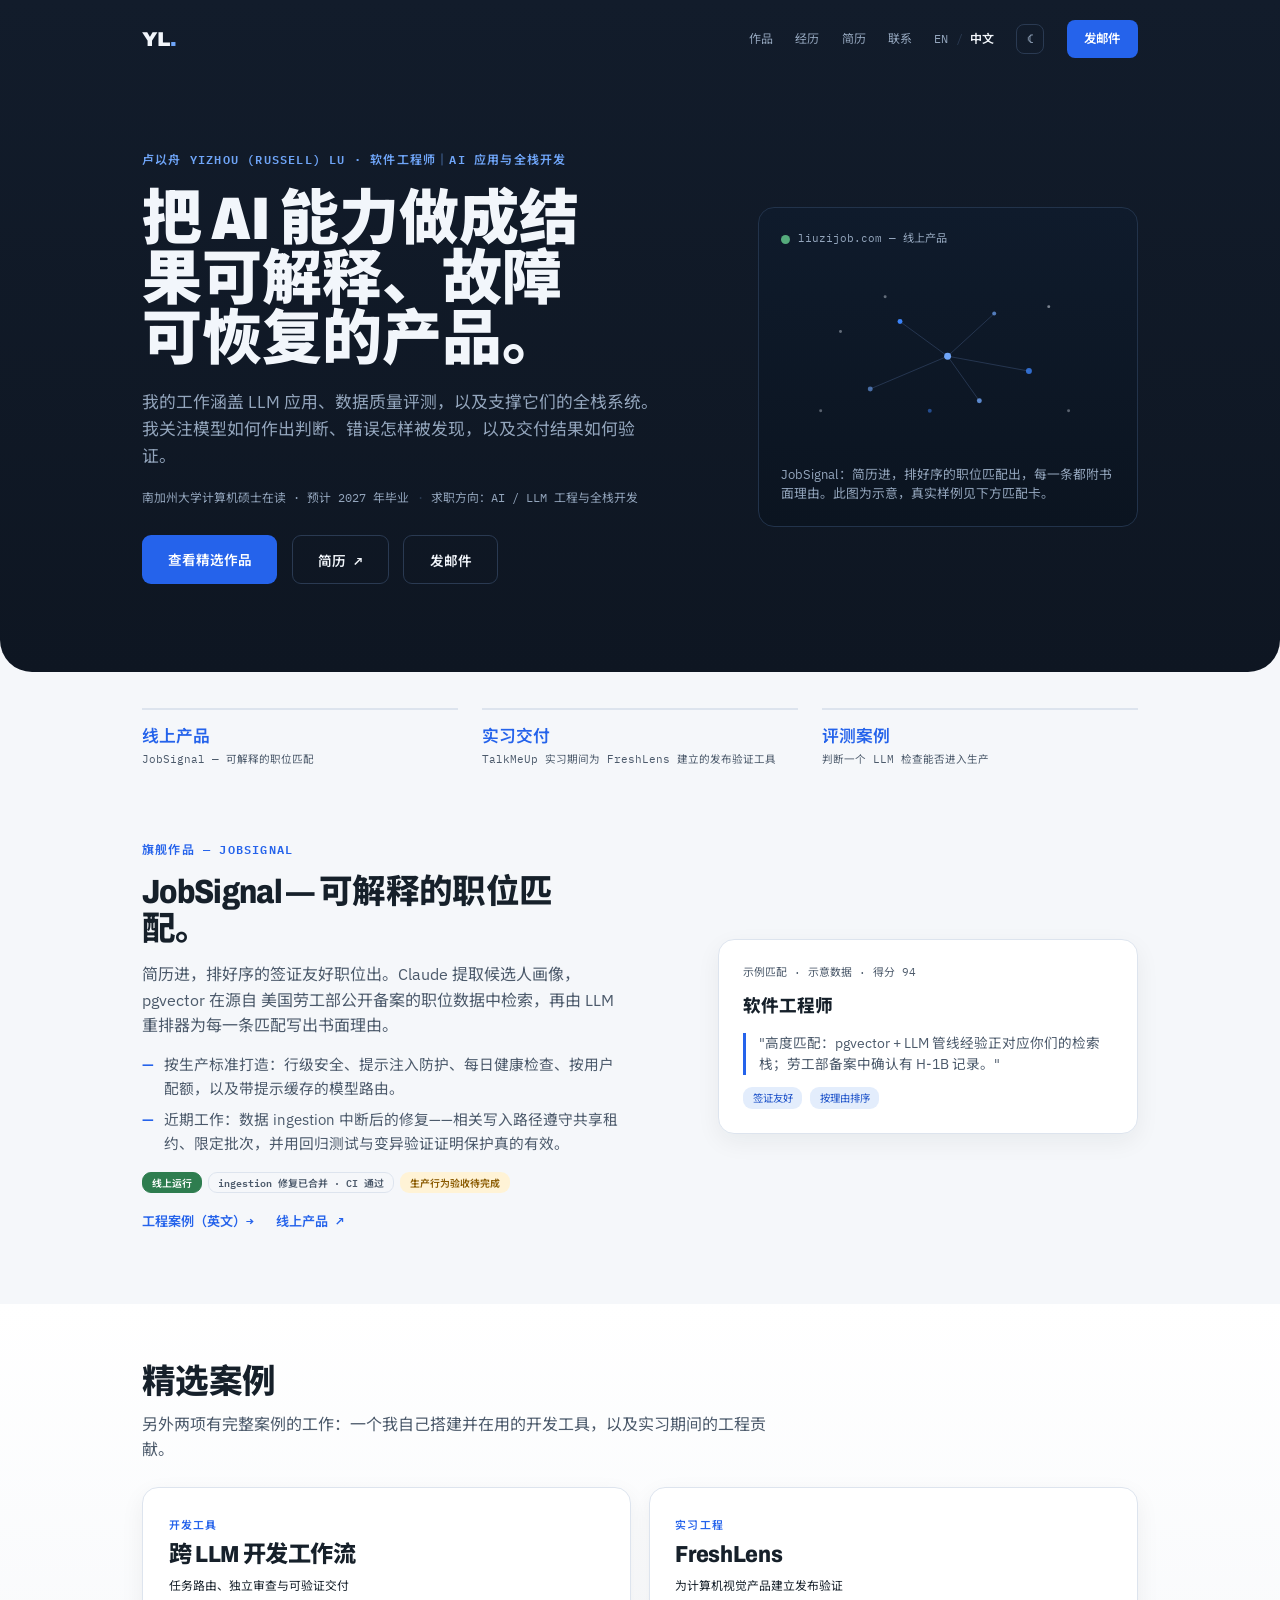
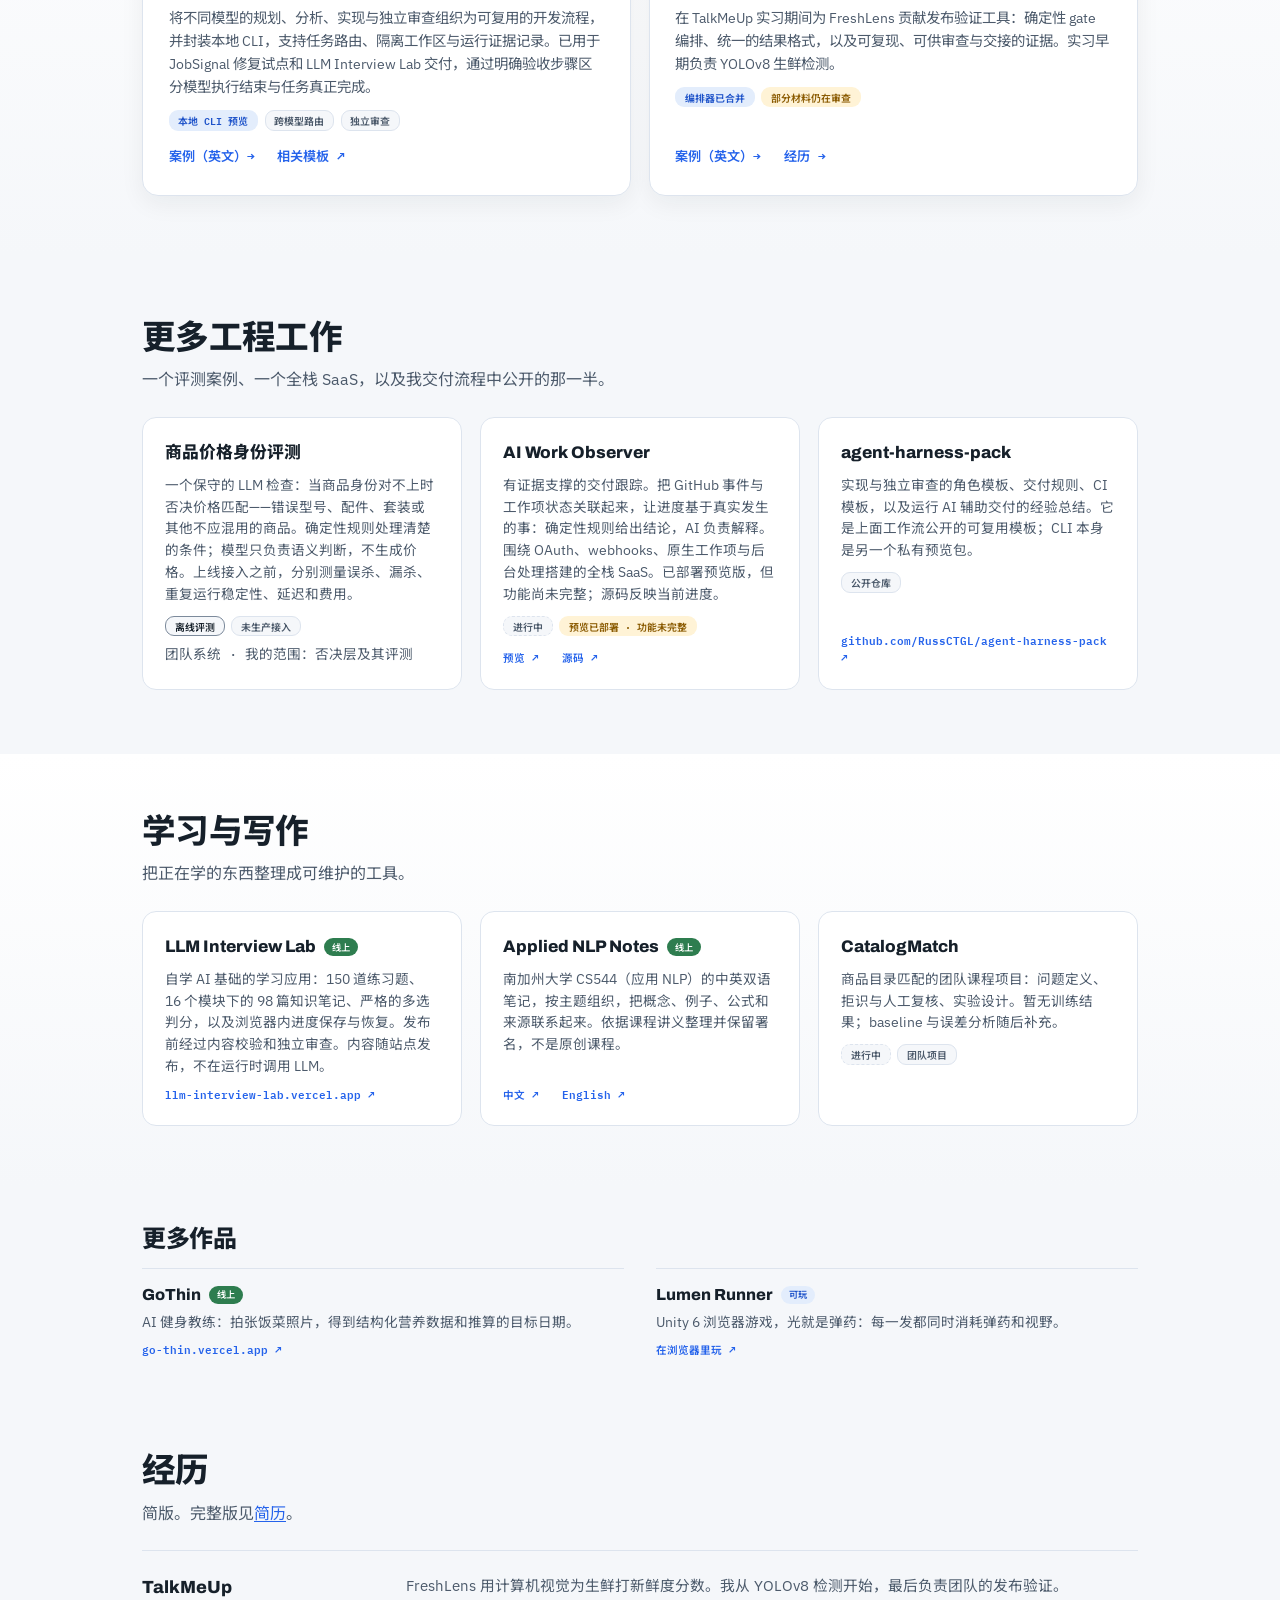
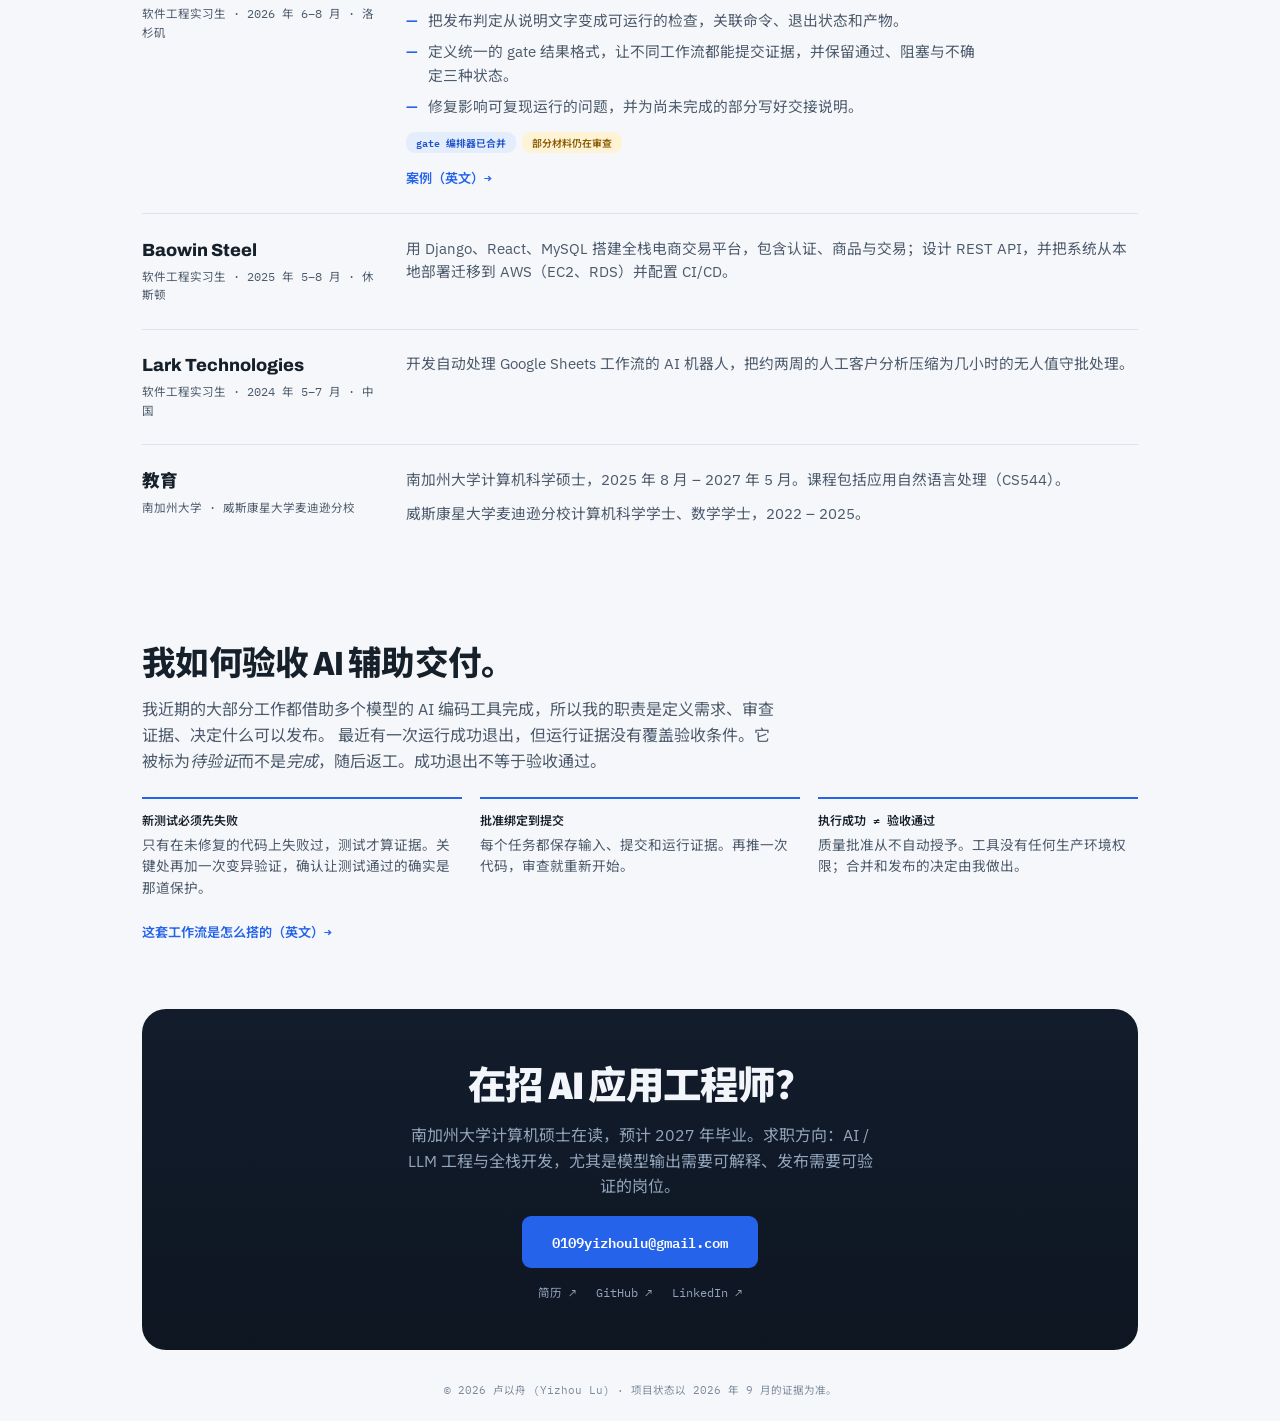
==== commit 92fc082f: "Add resume PDF and fill in experience from it - resume.pdf at the site root; all Resume links now re" ====
--- a/zh.html
+++ b/zh.html
@@ -262,7 +262,7 @@
       <div class="xp-item">
         <dt>
           <span class="xp-org">TalkMeUp</span>
-          <span class="xp-role">实习 · FreshLens</span>
+          <span class="xp-role">软件工程实习生 · 2026 年 6–8 月 · 洛杉矶</span>
         </dt>
         <dd>
           <p>FreshLens 用计算机视觉为生鲜打新鲜度分数。我从 YOLOv8 检测开始，最后负责团队的发布验证。</p>
@@ -277,11 +277,30 @@
       </div>
       <div class="xp-item">
         <dt>
-          <span class="xp-org">南加州大学</span>
-          <span class="xp-role">计算机科学硕士 · 预计 2027 年毕业</span>
+          <span class="xp-org">Baowin Steel</span>
+          <span class="xp-role">软件工程实习生 · 2025 年 5–8 月 · 休斯顿</span>
         </dt>
         <dd>
-          <p>课程包括应用自然语言处理（CS544）。个人项目见上文。</p>
+          <p>用 Django、React、MySQL 搭建全栈电商交易平台，包含认证、商品与交易；设计 REST API，并把系统从本地部署迁移到 AWS（EC2、RDS）并配置 CI/CD。</p>
+        </dd>
+      </div>
+      <div class="xp-item">
+        <dt>
+          <span class="xp-org">Lark Technologies</span>
+          <span class="xp-role">软件工程实习生 · 2024 年 5–7 月 · 中国</span>
+        </dt>
+        <dd>
+          <p>开发自动处理 Google Sheets 工作流的 AI 机器人，把约两周的人工客户分析压缩为几小时的无人值守批处理。</p>
+        </dd>
+      </div>
+      <div class="xp-item">
+        <dt>
+          <span class="xp-org">教育</span>
+          <span class="xp-role">南加州大学 · 威斯康星大学麦迪逊分校</span>
+        </dt>
+        <dd>
+          <p>南加州大学计算机科学硕士，2025 年 8 月 – 2027 年 5 月。课程包括应用自然语言处理（CS544）。</p>
+          <p>威斯康星大学麦迪逊分校计算机科学学士、数学学士，2022 – 2025。</p>
         </dd>
       </div>
     </dl>
